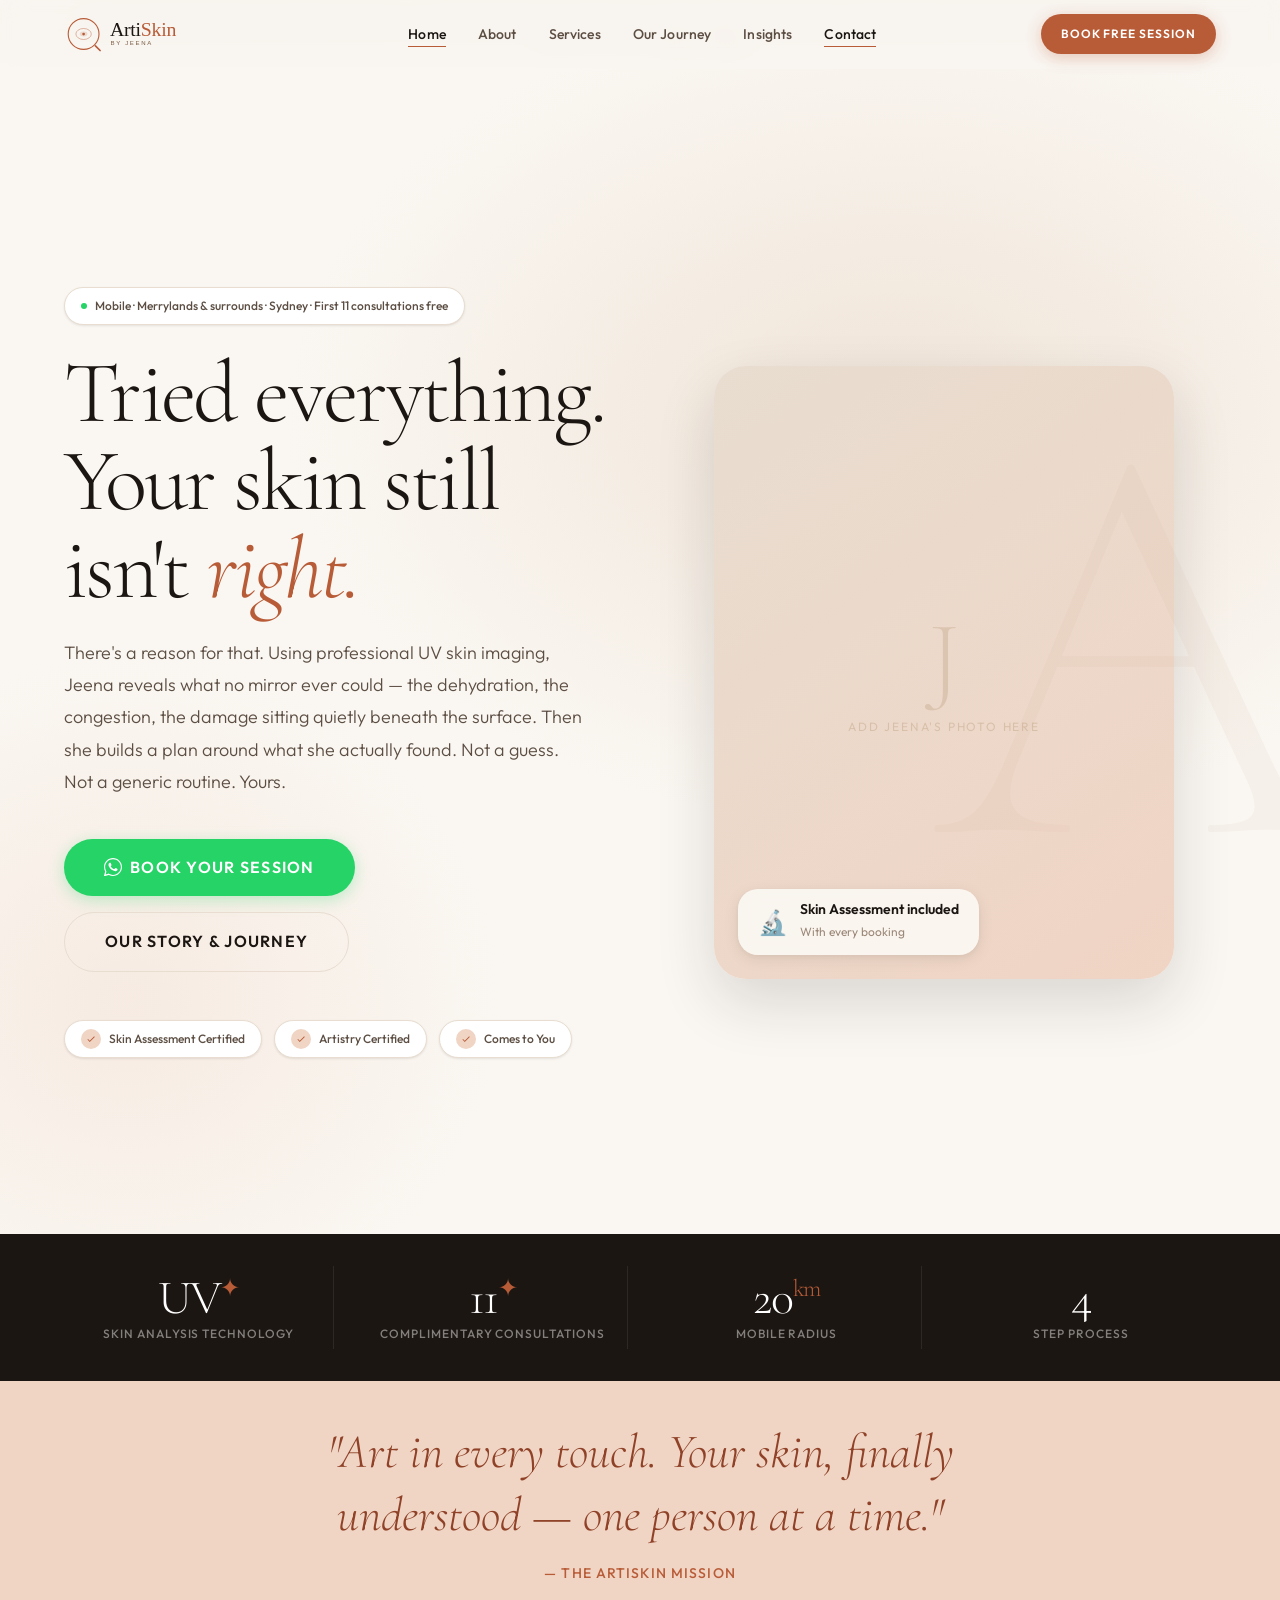
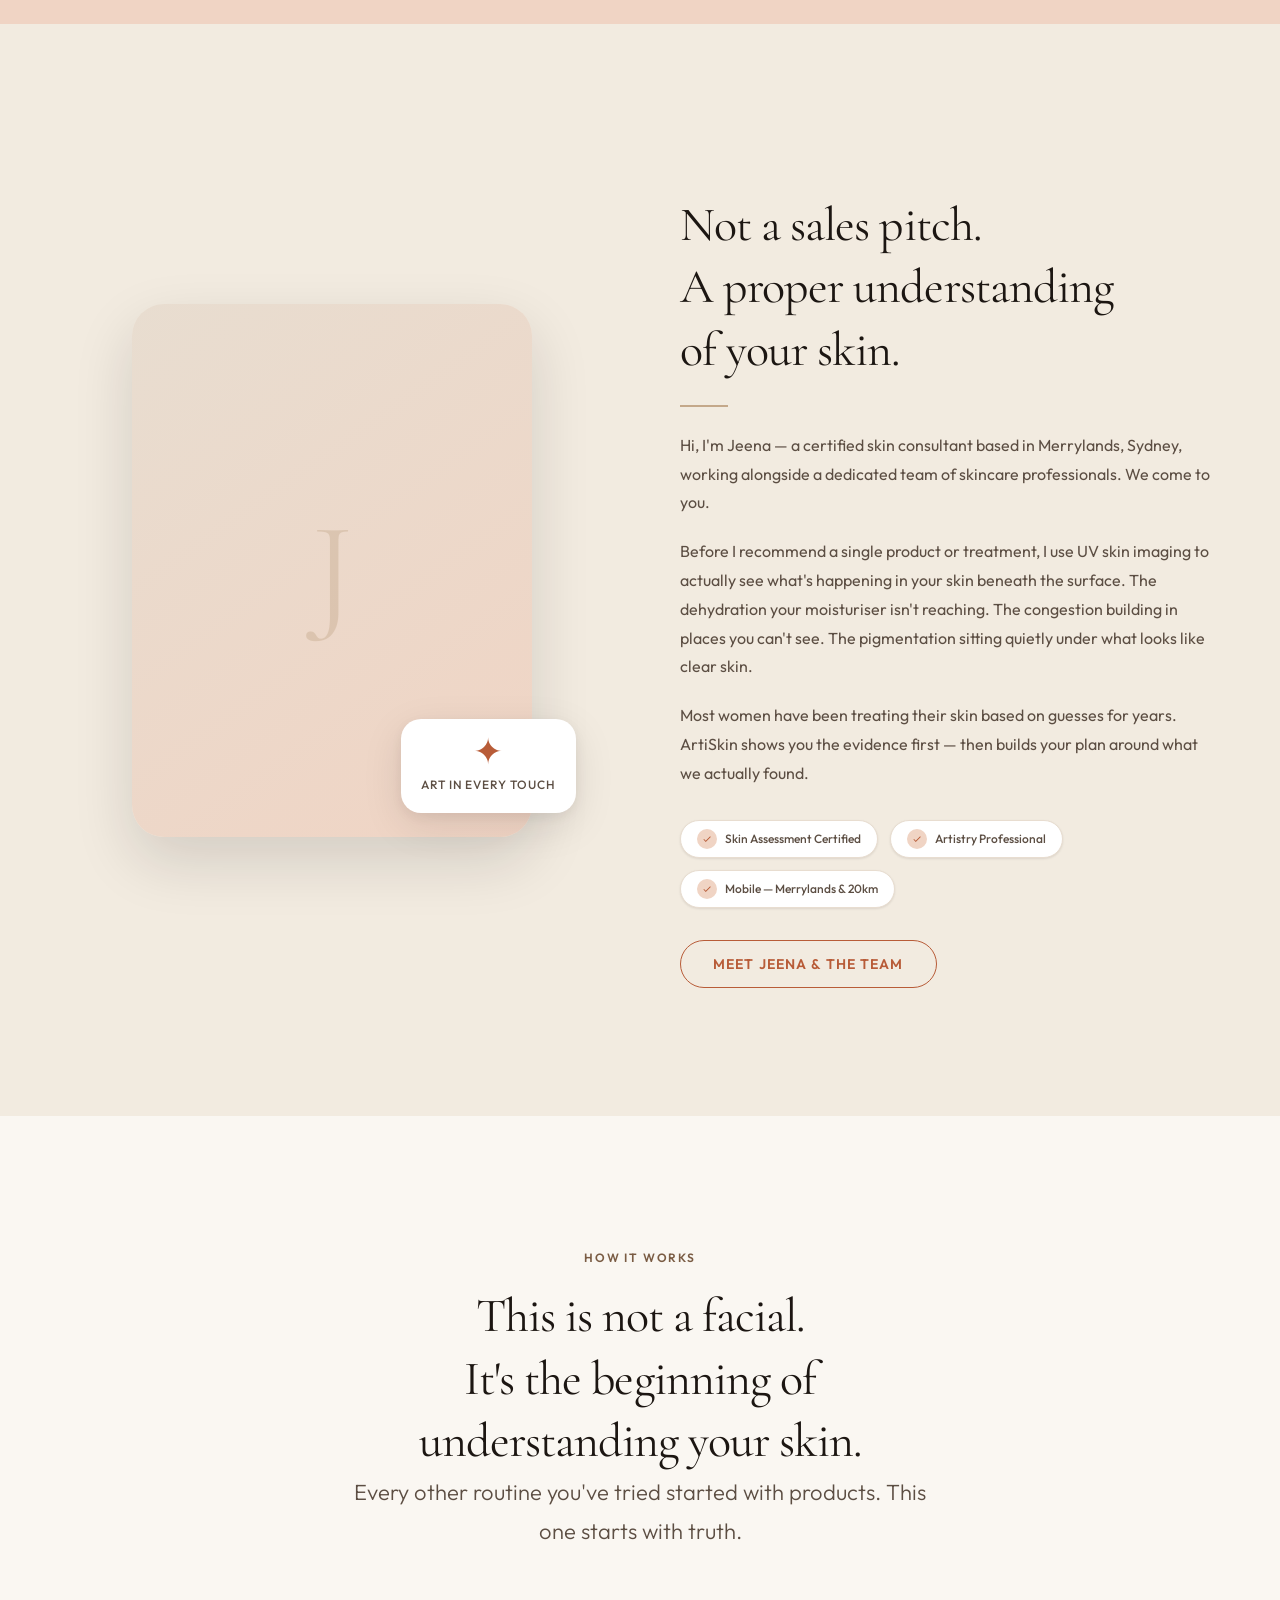
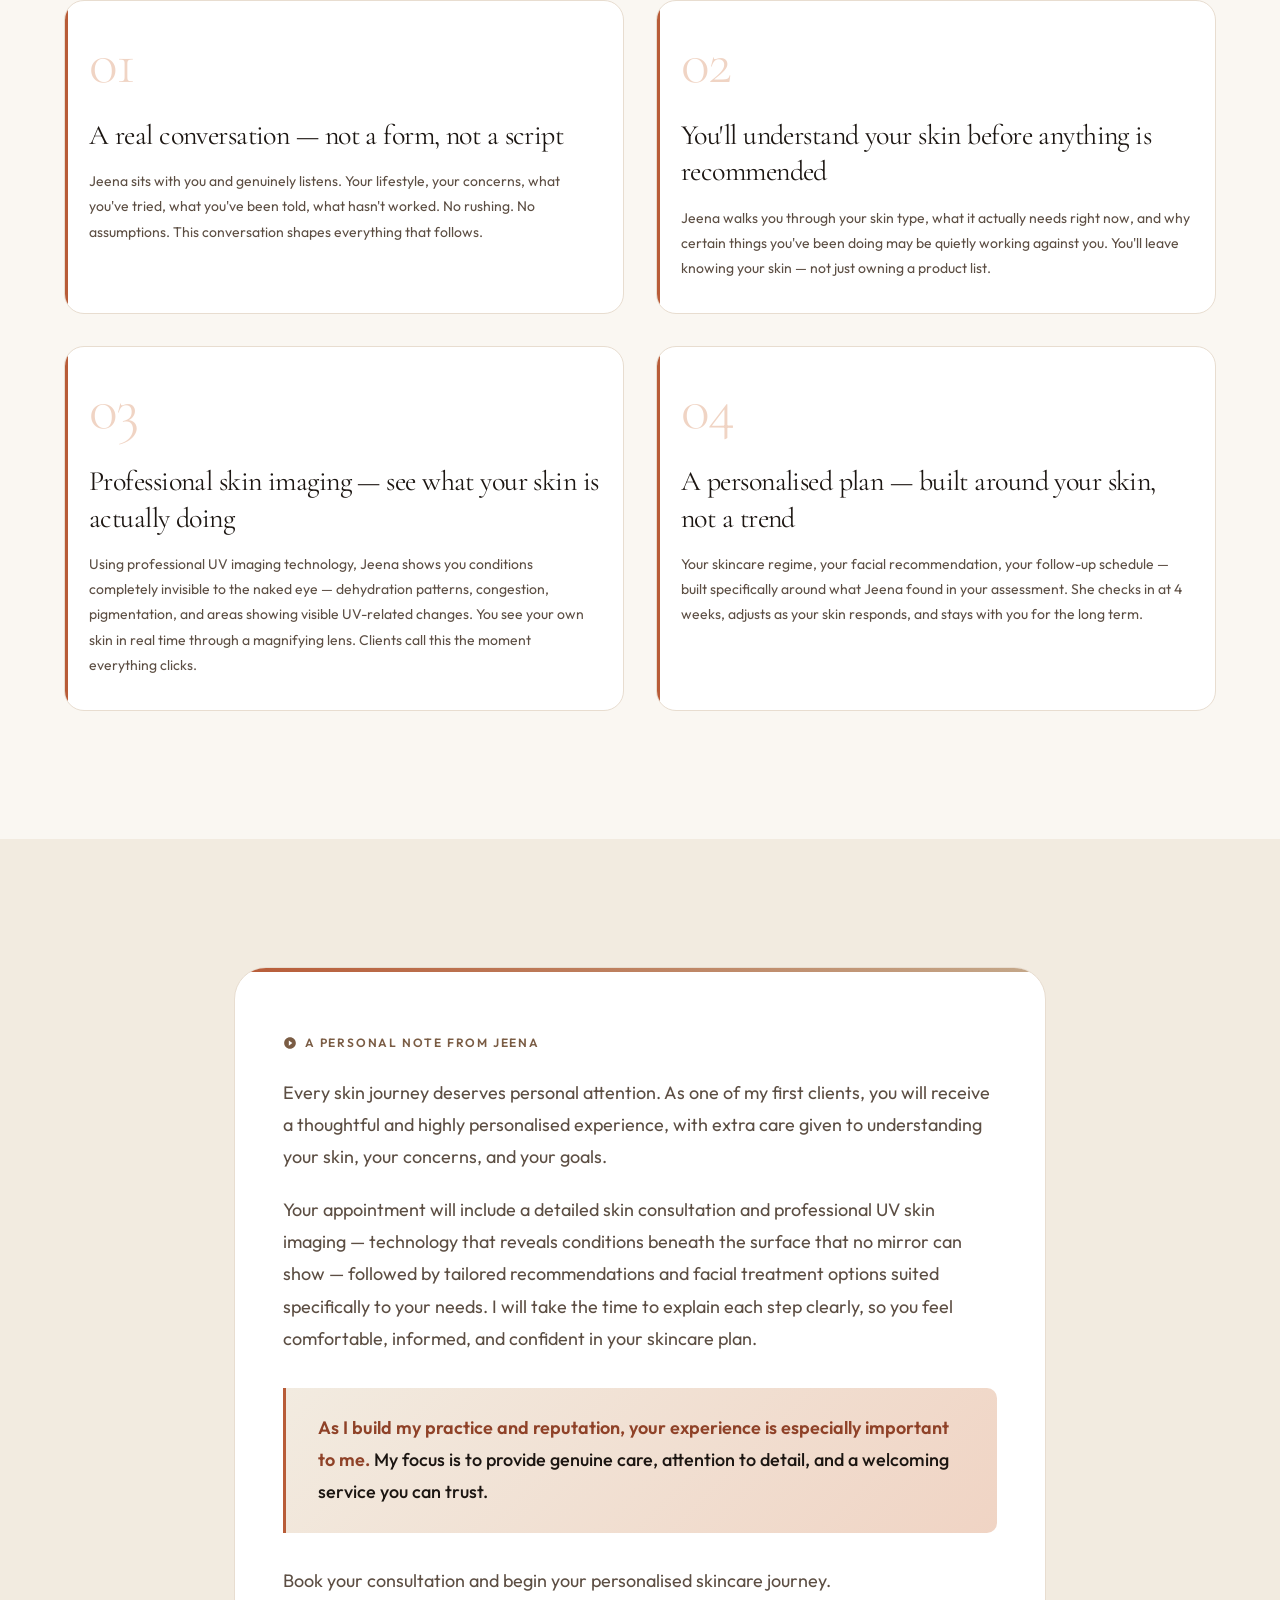
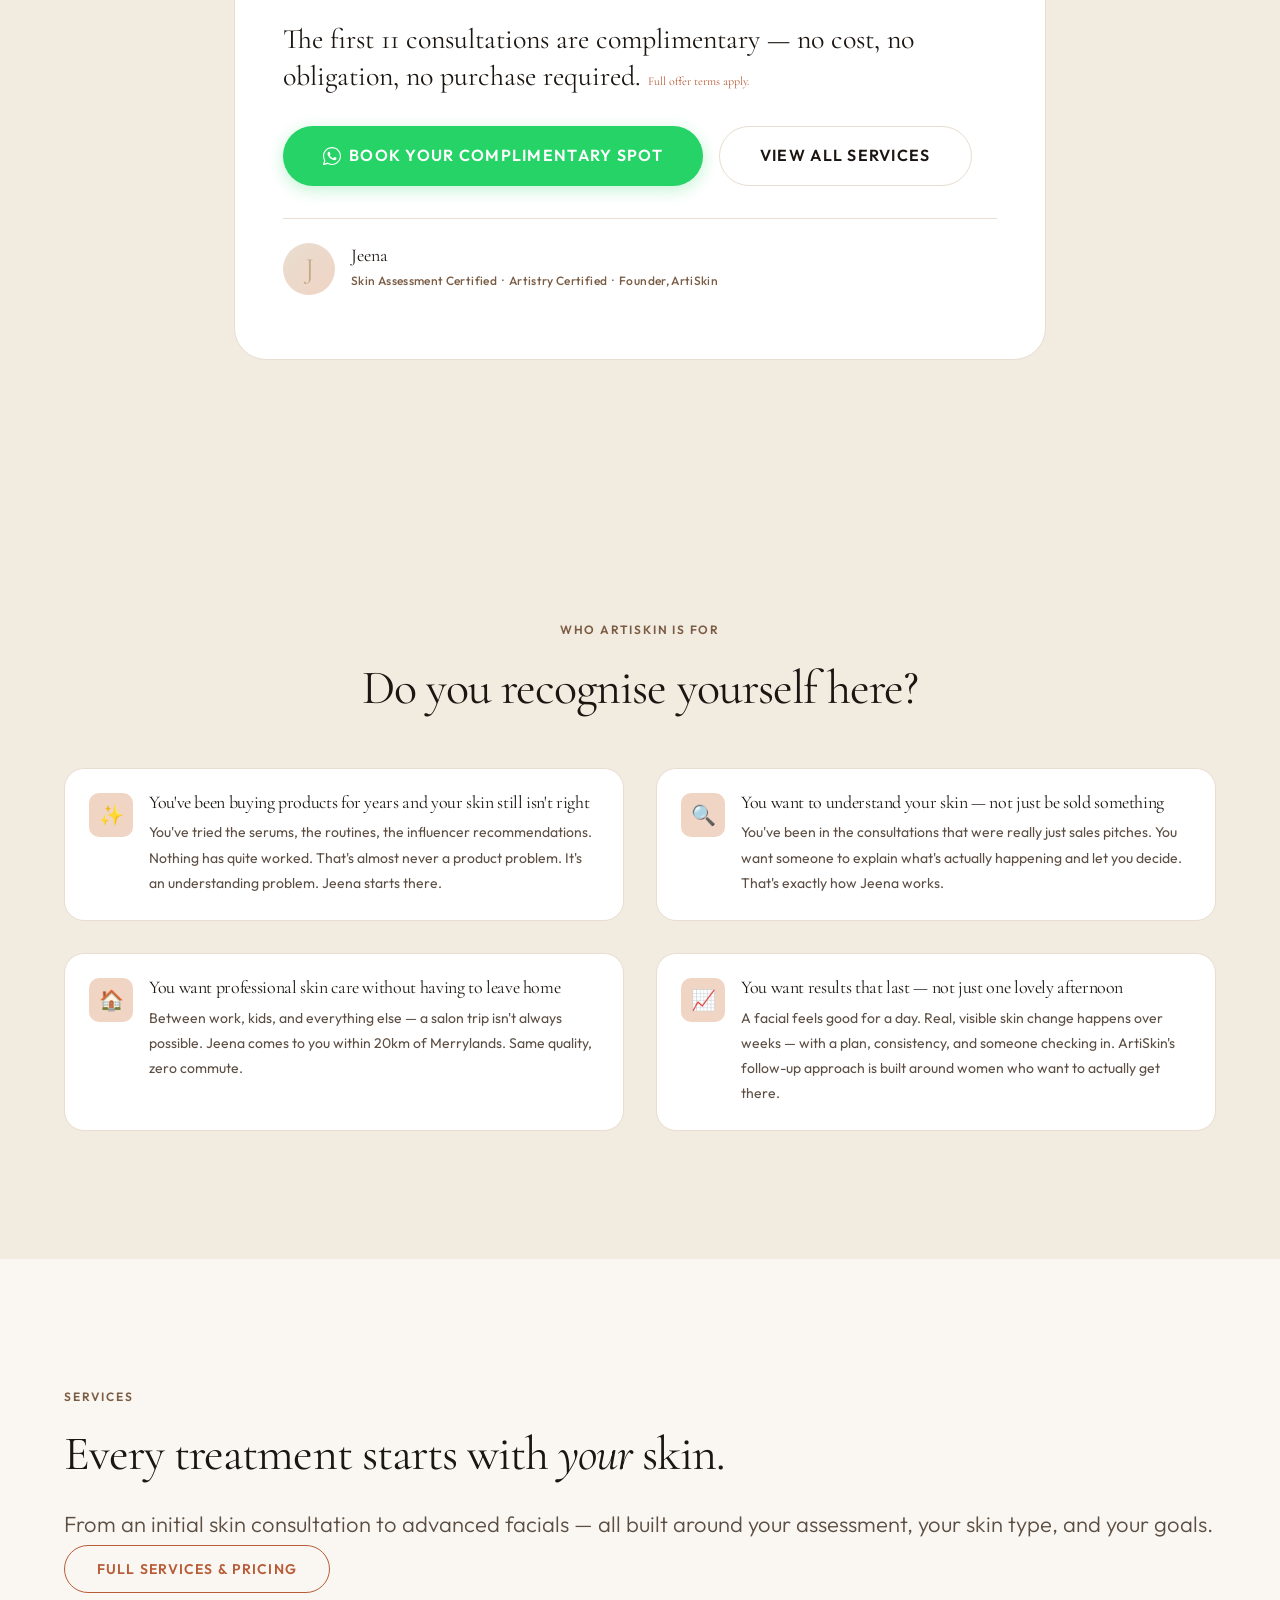
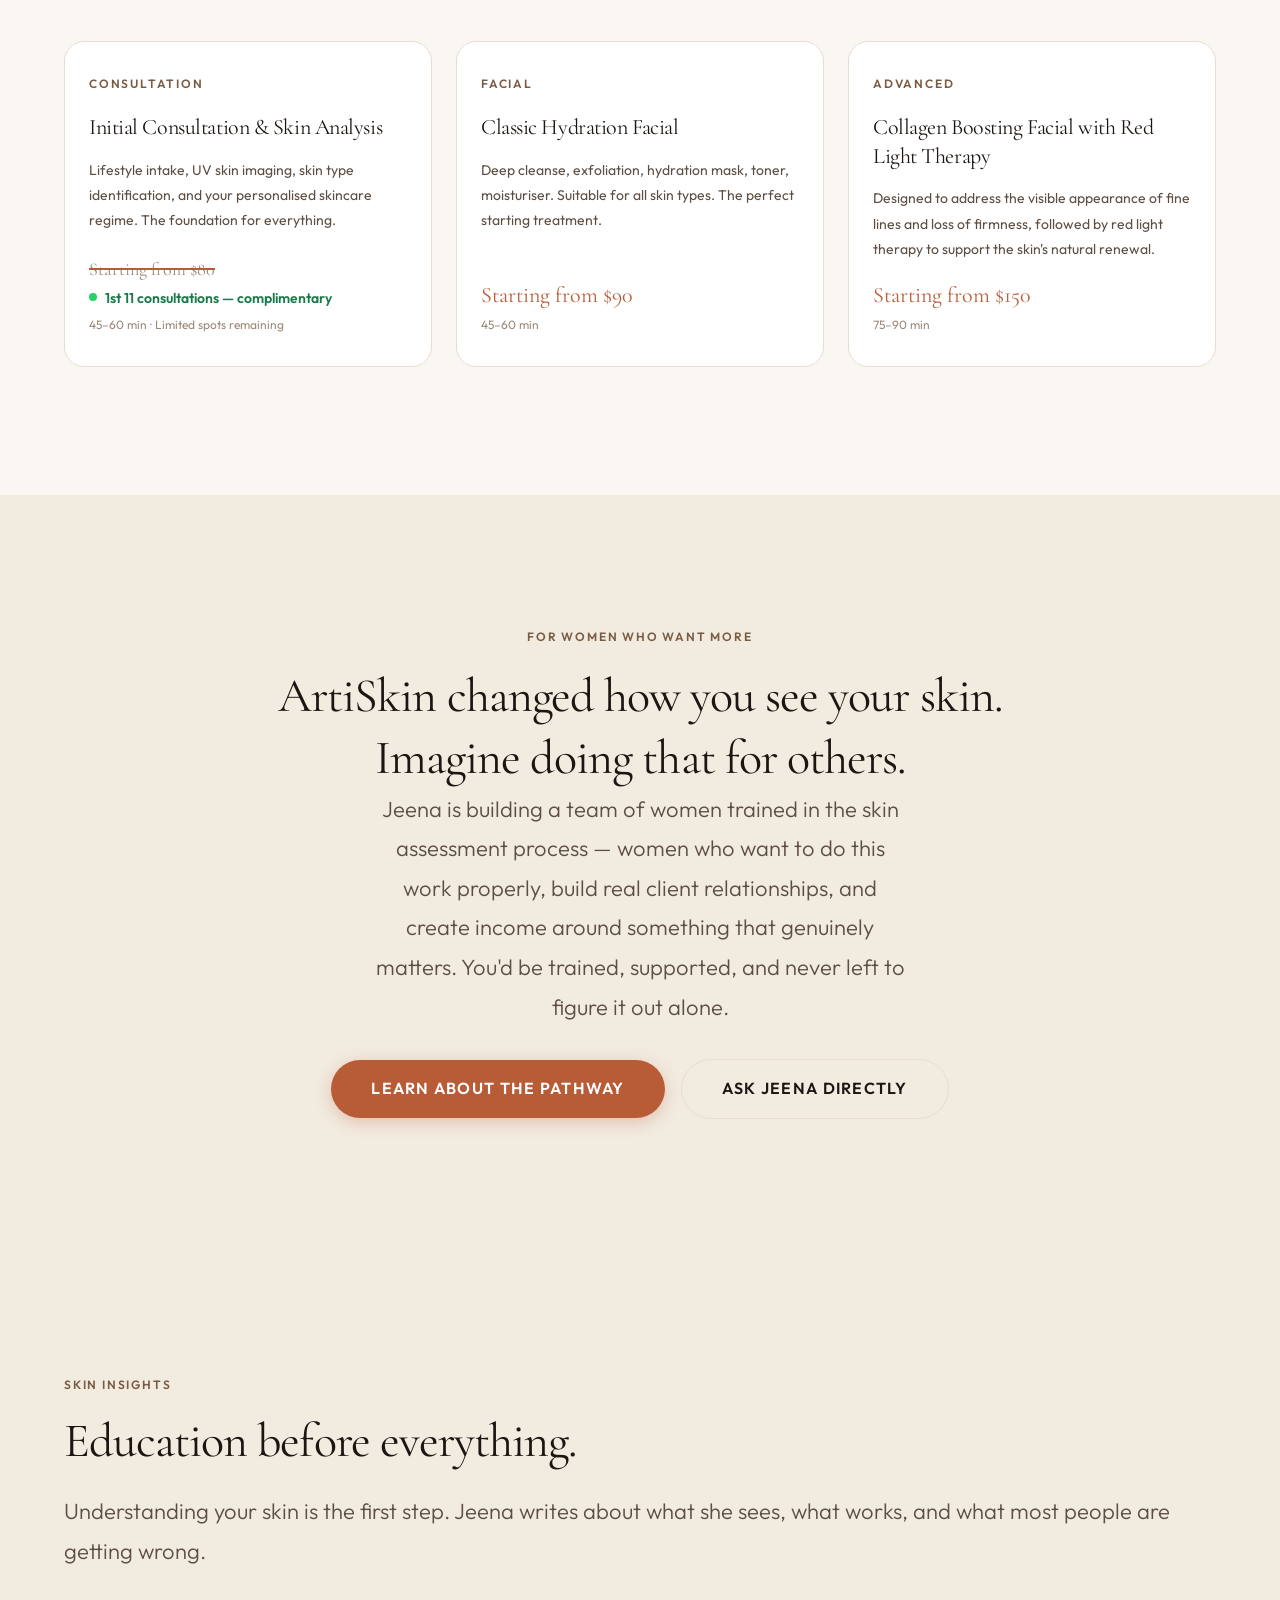
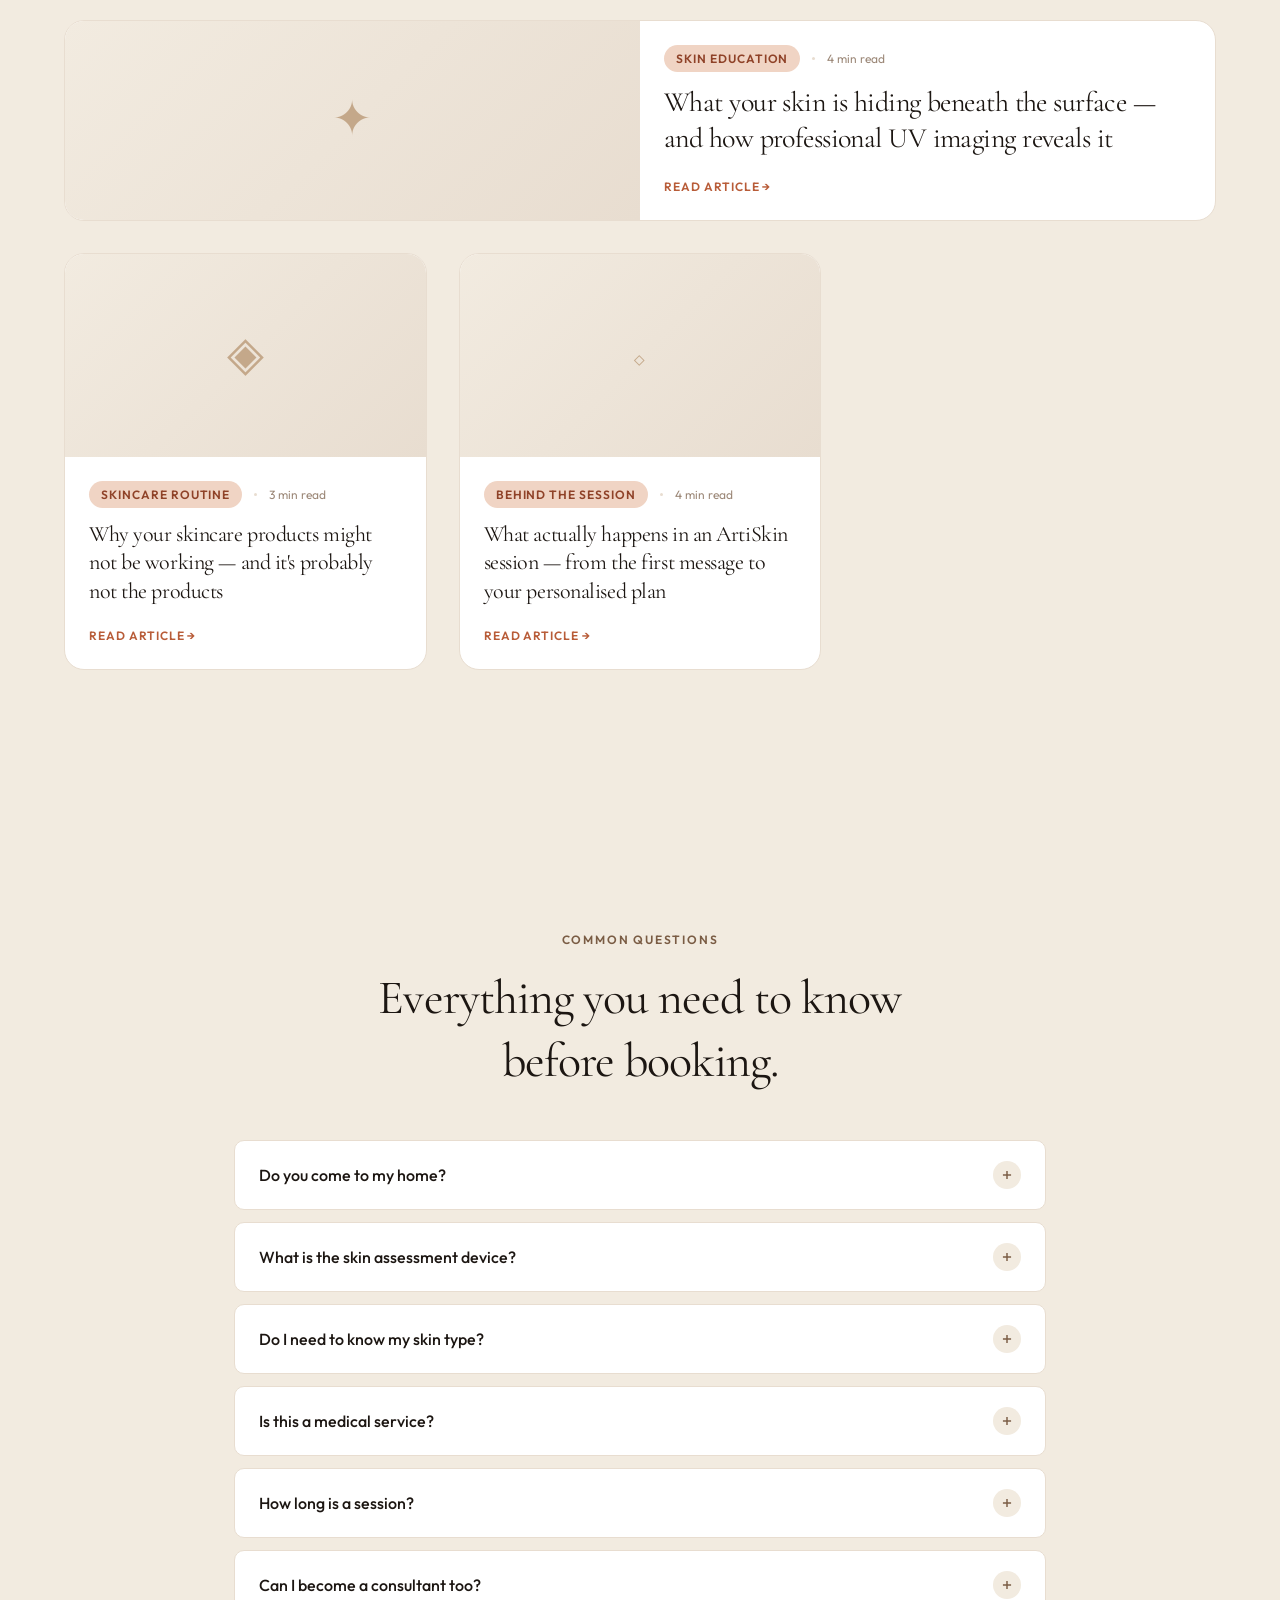
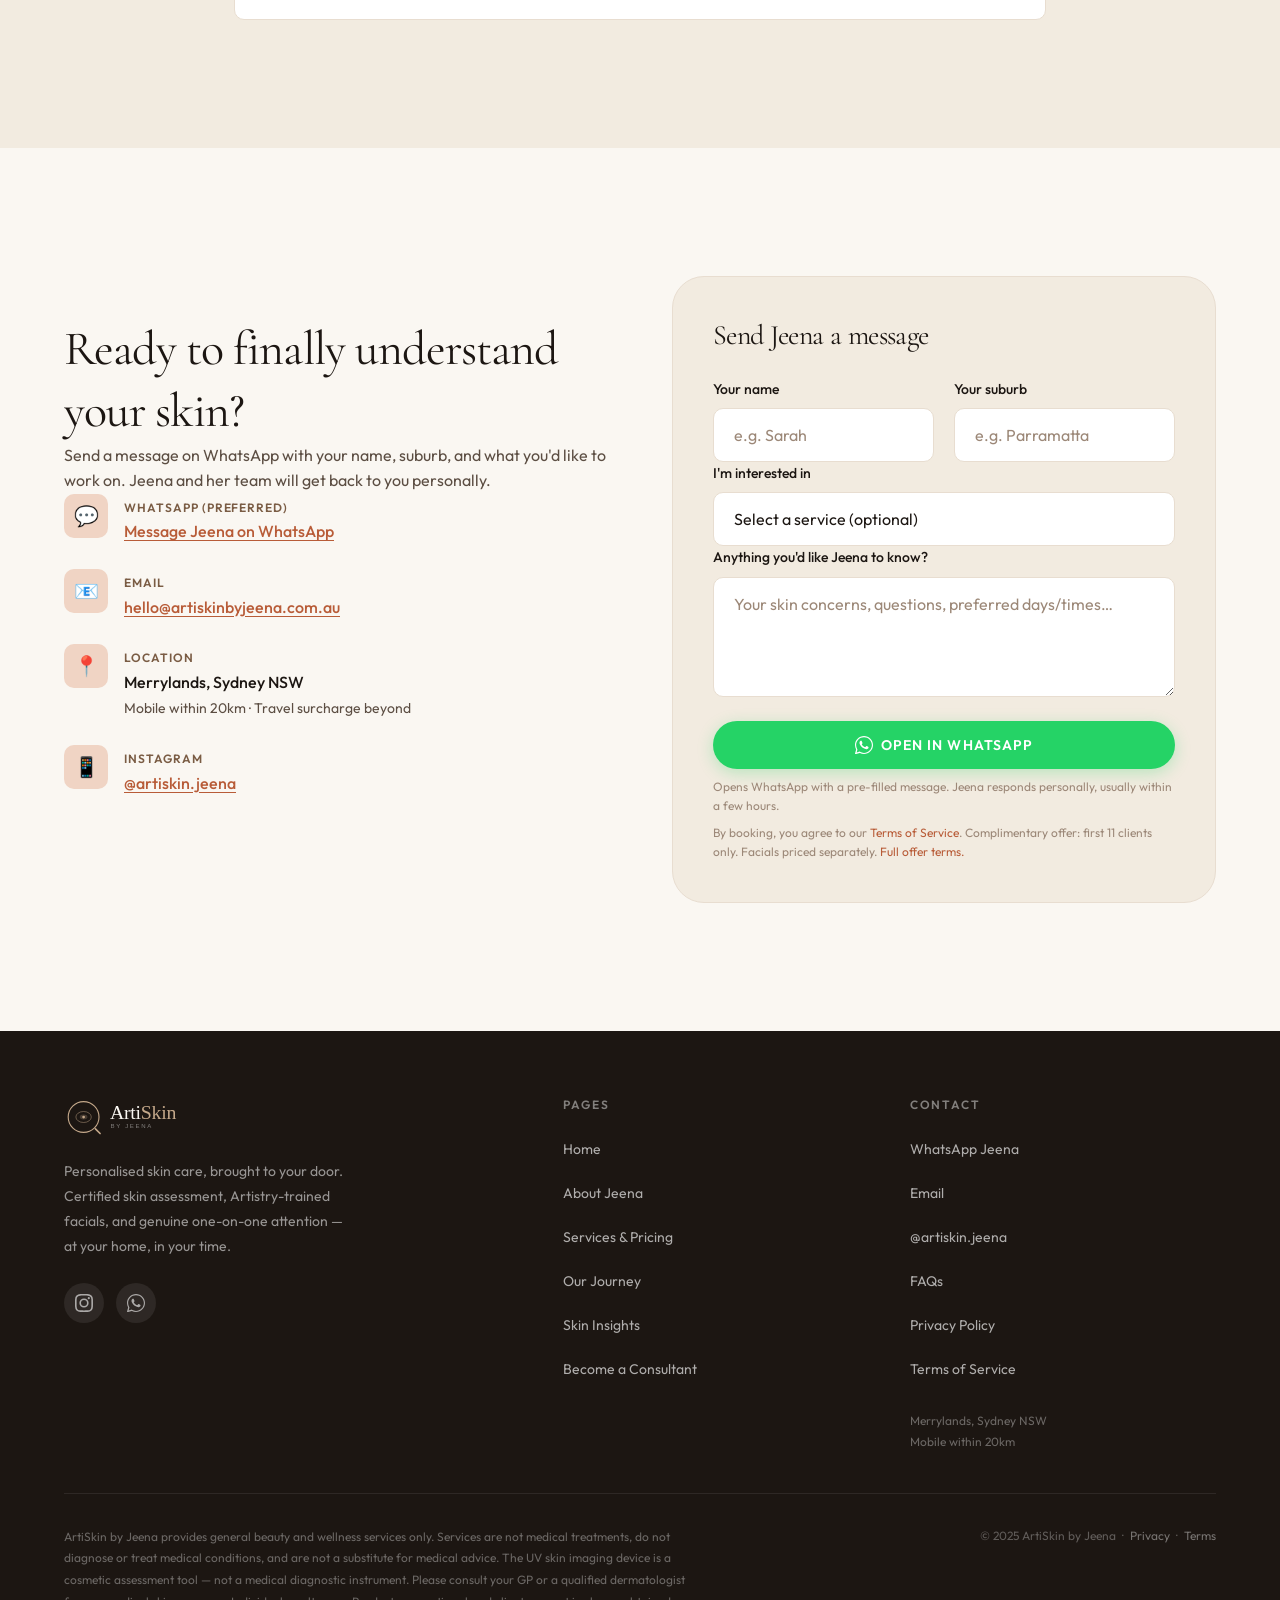
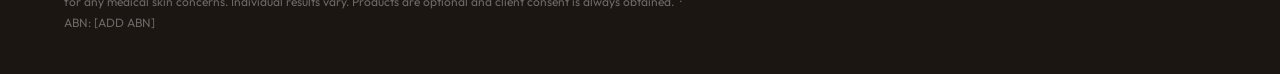
==== index.html @ 06ec9528 "Add files via upload" ====
<!DOCTYPE html>
<html lang="en">
<head>
  <meta charset="UTF-8">
  <meta name="viewport" content="width=device-width, initial-scale=1.0">
  <meta name="description" content="ArtiSkin by Jeena — Art in Every Touch. Your skin, finally understood. Certified skin assessments, personalised facials, professional UV imaging. Mobile across Merrylands, Sydney.">
  <meta name="theme-color" content="#FAF7F2">
  <title>ArtiSkin by Jeena — Art in Every Touch. Your Skin, Finally Understood.</title>
  <link rel="preconnect" href="https://fonts.googleapis.com">
  <link rel="preconnect" href="https://fonts.gstatic.com" crossorigin>
  <link href="https://fonts.googleapis.com/css2?family=Cormorant+Garamond:ital,wght@0,300;0,400;0,600;1,300;1,400&family=Outfit:wght@300;400;500;600&display=swap" rel="stylesheet">
  <link rel="stylesheet" href="css/tokens.css">
  <link rel="stylesheet" href="css/base.css">
  <link rel="stylesheet" href="css/components.css">
  <link rel="stylesheet" href="css/nav.css">
  <link rel="stylesheet" href="css/sections.css">
  <link rel="stylesheet" href="css/blog.css">
  <link rel="stylesheet" href="css/pages.css">
</head>
<body>

  <nav class="site-nav" role="navigation" aria-label="Main navigation">
    <div class="nav-inner">
      <a href="index.html" class="nav-logo" aria-label="ArtiSkin by Jeena — home">
        <img src="images/logo.svg" alt="ArtiSkin by Jeena" height="44" width="180" style="display:block;">
      </a>
      <ul class="nav-links" role="list">
        <li><a href="index.html">Home</a></li>
        <li><a href="about.html">About</a></li>
        <li><a href="services.html">Services</a></li>
        <li><a href="testimonials.html">Our Journey</a></li>
        <li><a href="blog.html">Insights</a></li>
        <li><a href="index.html#contact">Contact</a></li>
      </ul>
      <div class="nav-cta">
        <a href="index.html#contact" class="btn btn--primary btn--sm">Book Free Session</a>
      </div>
      <button class="nav-hamburger" aria-label="Open menu">
        <span></span><span></span><span></span>
      </button>
    </div>
  </nav>

  <div class="nav-drawer" role="navigation" aria-label="Mobile navigation">
    <a href="index.html">Home</a>
    <a href="about.html">About Jeena</a>
    <a href="services.html">Services &amp; Pricing</a>
    <a href="testimonials.html">Our Journey</a>
    <a href="blog.html">Skin Insights</a>
    <a href="become-a-consultant.html">Become a Consultant</a>
    <a href="index.html#contact">Contact</a>
    <a href="index.html#contact" class="btn btn--primary">Book via WhatsApp</a>
  </div>


    <!-- MEDICAL DISCLAIMER NOTICE -->
    <div style="background:var(--clr-bg-deep);padding:var(--sp-3) 0;border-bottom:1px solid var(--clr-bg-deep);">
      <div class="container">
        <p style="font-size:var(--fs-xs);color:var(--clr-text-light);text-align:center;line-height:1.6;">
          ArtiSkin provides general beauty and wellness services only — not medical treatments. 
          Skin imaging is for cosmetic assessment purposes only, not medical diagnosis. 
          Always consult your GP or dermatologist for medical skin concerns. 
          &nbsp;<a href="terms.html" style="color:var(--clr-trust);text-decoration:underline;text-underline-offset:2px;">Terms</a> &nbsp;·&nbsp; 
          <a href="privacy.html" style="color:var(--clr-trust);text-decoration:underline;text-underline-offset:2px;">Privacy</a>
        </p>
      </div>
    </div>

  <main>

    <!-- HERO -->
    <section class="hero nav-offset">
      <div class="container">
        <div class="hero--split">

          <div class="hero__inner">
            <div class="hero__trust-flag">Mobile · Merrylands &amp; surrounds · Sydney · First 11 consultations free</div>

            <h1 class="hero__headline">
              Tried everything.<br>
              Your skin still<br>
              isn't <em>right.</em>
            </h1>

            <p class="hero__sub">
              There's a reason for that. Using professional UV skin imaging, Jeena reveals what no mirror ever could — the dehydration, the congestion, the damage sitting quietly beneath the surface. Then she builds a plan around what she actually found. Not a guess. Not a generic routine. Yours.
            </p>

            <div class="hero__actions">
              <a href="index.html#contact" class="btn btn--whatsapp btn--lg">
                <svg viewBox="0 0 24 24" fill="currentColor" aria-hidden="true" style="width:18px;height:18px;"><path d="M17.472 14.382c-.297-.149-1.758-.867-2.03-.967-.273-.099-.471-.148-.67.15-.197.297-.767.966-.94 1.164-.173.199-.347.223-.644.075-.297-.15-1.255-.463-2.39-1.475-.883-.788-1.48-1.761-1.653-2.059-.173-.297-.018-.458.13-.606.134-.133.298-.347.446-.52.149-.174.198-.298.298-.497.099-.198.05-.371-.025-.52-.075-.149-.669-1.612-.916-2.207-.242-.579-.487-.5-.669-.51-.173-.008-.371-.01-.57-.01-.198 0-.52.074-.792.372-.272.297-1.04 1.016-1.04 2.479 0 1.462 1.065 2.875 1.213 3.074.149.198 2.096 3.2 5.077 4.487.709.306 1.262.489 1.694.625.712.227 1.36.195 1.871.118.571-.085 1.758-.719 2.006-1.413.248-.694.248-1.289.173-1.413-.074-.124-.272-.198-.57-.347z"/><path d="M12 0C5.373 0 0 5.373 0 12c0 2.118.554 4.107 1.523 5.835L.057 23.215a.75.75 0 00.93.902l5.524-1.445A11.935 11.935 0 0012 24c6.627 0 12-5.373 12-12S18.627 0 12 0zm0 22.5c-1.965 0-3.806-.526-5.393-1.44l-.387-.227-4.012 1.05 1.074-3.9-.252-.4A10.447 10.447 0 011.5 12C1.5 6.21 6.21 1.5 12 1.5S22.5 6.21 22.5 12 17.79 22.5 12 22.5z"/></svg>
                Book Your Session
              </a>
              <a href="testimonials.html" class="btn btn--ghost btn--lg">Our Story &amp; Journey</a>
            </div>

            <div class="hero__credentials">
              <div class="credential-pill">
                <span class="credential-pill__icon"><svg viewBox="0 0 24 24" fill="currentColor" aria-hidden="true"><path d="M9 16.17L4.83 12l-1.42 1.41L9 19 21 7l-1.41-1.41z"/></svg></span>
                Skin Assessment Certified
              </div>
              <div class="credential-pill">
                <span class="credential-pill__icon"><svg viewBox="0 0 24 24" fill="currentColor" aria-hidden="true"><path d="M9 16.17L4.83 12l-1.42 1.41L9 19 21 7l-1.41-1.41z"/></svg></span>
                Artistry Certified
              </div>
              <div class="credential-pill">
                <span class="credential-pill__icon"><svg viewBox="0 0 24 24" fill="currentColor" aria-hidden="true"><path d="M9 16.17L4.83 12l-1.42 1.41L9 19 21 7l-1.41-1.41z"/></svg></span>
                Comes to You
              </div>
            </div>
          </div>

          <div class="hero__photo-col">
            <div class="hero__photo-frame">
              <!-- REPLACE WITH: <img src="images/jeena-hero.jpg" alt="Jeena, ArtiSkin skin consultant"> -->
              <div class="hero__photo-placeholder">
                <span>J</span>
                <small>Add Jeena's photo here</small>
              </div>
              <div class="hero__photo-badge">
                <div class="hero__photo-badge-icon">🔬</div>
                <div class="hero__photo-badge-text">
                  <strong>Skin Assessment included</strong>
                  <span>With every booking</span>
                </div>
              </div>
            </div>
          </div>

        </div>
      </div>
    </section>

    <!-- STATS BAR -->
    <div class="stats-bar">
      <div class="container">
        <div class="stats-bar__inner">
          <div class="stats-bar__item">
            <span class="stats-bar__number">UV<sup>✦</sup></span>
            <span class="stats-bar__label">Skin Analysis Technology</span>
          </div>
          <div class="stats-bar__item">
            <span class="stats-bar__number">11<sup>✦</sup></span>
            <span class="stats-bar__label">Complimentary Consultations</span>
          </div>
          <div class="stats-bar__item">
            <span class="stats-bar__number">20<sup>km</sup></span>
            <span class="stats-bar__label">Mobile Radius</span>
          </div>
          <div class="stats-bar__item">
            <span class="stats-bar__number">4</span>
            <span class="stats-bar__label">Step Process</span>
          </div>
        </div>
      </div>
    </div>

    <!-- MISSION STRIP -->
    <div class="mission-strip">
      <p class="mission-strip__text">"Art in every touch. Your skin, finally understood — one person at a time."</p>
      <p class="mission-strip__sub">— The ArtiSkin Mission</p>
    </div>

    <!-- ABOUT -->
    <section class="about-section section" id="about">
      <div class="container">
        <div class="about-layout">

          <div class="about-portrait reveal">
            <div class="about-portrait__frame">
              <!-- REPLACE WITH: <img src="images/jeena-about.jpg" alt="Jeena" style="width:100%;height:100%;object-fit:cover;"> -->
              <span class="about-portrait__placeholder" aria-hidden="true">J</span>
            </div>
            <div class="about-portrait__badge">
              <span class="about-portrait__badge-number">✦</span>
              <span class="about-portrait__badge-label">Art in Every Touch</span>
            </div>
          </div>

          <div class="about-content">
            <span class="t-eyebrow reveal">About Jeena</span>
            <h2 class="h-section mt-4 reveal reveal--delay-1">
              Not a sales pitch.<br>A proper understanding<br>of your skin.
            </h2>
            <hr class="divider reveal reveal--delay-2">
            <p class="reveal reveal--delay-2">
              Hi, I'm Jeena — a certified skin consultant based in Merrylands, Sydney, working alongside a dedicated team of skincare professionals. We come to you.
            </p>
            <p class="reveal reveal--delay-3">
              Before I recommend a single product or treatment, I use UV skin imaging to actually see what's happening in your skin beneath the surface. The dehydration your moisturiser isn't reaching. The congestion building in places you can't see. The pigmentation sitting quietly under what looks like clear skin.
            </p>
            <p class="reveal reveal--delay-3">
              Most women have been treating their skin based on guesses for years. ArtiSkin shows you the evidence first — then builds your plan around what we actually found.
            </p>
            <div class="about-certifications mt-8 reveal reveal--delay-4">
              <div class="credential-pill">
                <span class="credential-pill__icon"><svg viewBox="0 0 24 24" fill="currentColor" aria-hidden="true"><path d="M9 16.17L4.83 12l-1.42 1.41L9 19 21 7l-1.41-1.41z"/></svg></span>
                Skin Assessment Certified
              </div>
              <div class="credential-pill">
                <span class="credential-pill__icon"><svg viewBox="0 0 24 24" fill="currentColor" aria-hidden="true"><path d="M9 16.17L4.83 12l-1.42 1.41L9 19 21 7l-1.41-1.41z"/></svg></span>
                Artistry Professional
              </div>
              <div class="credential-pill">
                <span class="credential-pill__icon"><svg viewBox="0 0 24 24" fill="currentColor" aria-hidden="true"><path d="M9 16.17L4.83 12l-1.42 1.41L9 19 21 7l-1.41-1.41z"/></svg></span>
                Mobile — Merrylands &amp; 20km
              </div>
            </div>
            <div class="mt-8 reveal reveal--delay-5">
              <a href="about.html" class="btn btn--secondary">Meet Jeena &amp; the Team</a>
            </div>
          </div>

        </div>
      </div>
    </section>

    <!-- PROCESS -->
    <section class="process-section section" id="process">
      <div class="container">
        <div class="section-header--center reveal">
          <span class="t-eyebrow">How it works</span>
          <h2 class="h-section mt-4">This is not a facial.<br>It's the beginning of understanding your skin.</h2>
          <p class="t-lead mt-5">Every other routine you've tried started with products. This one starts with truth.</p>
        </div>
        <div class="grid-2">
          <div class="step-card reveal reveal--delay-1">
            <div class="step-card__number">01</div>
            <h3 class="step-card__title">A real conversation — not a form, not a script</h3>
            <p class="step-card__desc">Jeena sits with you and genuinely listens. Your lifestyle, your concerns, what you've tried, what you've been told, what hasn't worked. No rushing. No assumptions. This conversation shapes everything that follows.</p>
          </div>
          <div class="step-card reveal reveal--delay-2">
            <div class="step-card__number">02</div>
            <h3 class="step-card__title">You'll understand your skin before anything is recommended</h3>
            <p class="step-card__desc">Jeena walks you through your skin type, what it actually needs right now, and why certain things you've been doing may be quietly working against you. You'll leave knowing your skin — not just owning a product list.</p>
          </div>
          <div class="step-card reveal reveal--delay-3">
            <div class="step-card__number">03</div>
            <h3 class="step-card__title">Professional skin imaging — see what your skin is actually doing</h3>
            <p class="step-card__desc">Using professional UV imaging technology, Jeena shows you conditions completely invisible to the naked eye — dehydration patterns, congestion, pigmentation, and areas showing visible UV-related changes. You see your own skin in real time through a magnifying lens. Clients call this the moment everything clicks.</p>
          </div>
          <div class="step-card reveal reveal--delay-4">
            <div class="step-card__number">04</div>
            <h3 class="step-card__title">A personalised plan — built around your skin, not a trend</h3>
            <p class="step-card__desc">Your skincare regime, your facial recommendation, your follow-up schedule — built specifically around what Jeena found in your assessment. She checks in at 4 weeks, adjusts as your skin responds, and stays with you for the long term.</p>
          </div>
        </div>
      </div>
    </section>


    <!-- JEENA'S PERSONAL OFFER -->
    <section class="section bg-alt" id="offer">
      <div class="container container--md">

        <div class="personal-offer reveal">

          <div class="personal-offer__eyebrow">
            <svg viewBox="0 0 24 24" fill="currentColor" width="14" height="14" aria-hidden="true"><path d="M12 2C6.48 2 2 6.48 2 12s4.48 10 10 10 10-4.48 10-10S17.52 2 12 2zm-2 14.5v-9l6 4.5-6 4.5z"/></svg>
            A personal note from Jeena
          </div>

          <div class="personal-offer__body">
            <p>
              Every skin journey deserves personal attention. As one of my first clients, you will receive a thoughtful and highly personalised experience, with extra care given to understanding your skin, your concerns, and your goals.
            </p>
            <p>
              Your appointment will include a detailed skin consultation and professional UV skin imaging — technology that reveals conditions beneath the surface that no mirror can show — followed by tailored recommendations and facial treatment options suited specifically to your needs. I will take the time to explain each step clearly, so you feel comfortable, informed, and confident in your skincare plan.
            </p>
          </div>

          <div class="personal-offer__highlight">
            <em>As I build my practice and reputation, your experience is especially important to me.</em> My focus is to provide genuine care, attention to detail, and a welcoming service you can trust.
          </div>

          <div class="personal-offer__body">
            <p>
              Book your consultation and begin your personalised skincare journey.
            </p>
          </div>

          <div class="personal-offer__cta-line">
            The first 11 consultations are complimentary — no cost, no obligation, no purchase required. <a href="terms.html" style="color:var(--clr-action);font-size:var(--fs-xs);">Full offer terms apply.</a>
          </div>

          <div class="personal-offer__actions">
            <a href="index.html#contact" class="btn btn--whatsapp btn--lg">
              <svg viewBox="0 0 24 24" fill="currentColor" style="width:18px;height:18px;" aria-hidden="true"><path d="M17.472 14.382c-.297-.149-1.758-.867-2.03-.967-.273-.099-.471-.148-.67.15-.197.297-.767.966-.94 1.164-.173.199-.347.223-.644.075-.297-.15-1.255-.463-2.39-1.475-.883-.788-1.48-1.761-1.653-2.059-.173-.297-.018-.458.13-.606.134-.133.298-.347.446-.52.149-.174.198-.298.298-.497.099-.198.05-.371-.025-.52-.075-.149-.669-1.612-.916-2.207-.242-.579-.487-.5-.669-.51-.173-.008-.371-.01-.57-.01-.198 0-.52.074-.792.372-.272.297-1.04 1.016-1.04 2.479 0 1.462 1.065 2.875 1.213 3.074.149.198 2.096 3.2 5.077 4.487.709.306 1.262.489 1.694.625.712.227 1.36.195 1.871.118.571-.085 1.758-.719 2.006-1.413.248-.694.248-1.289.173-1.413-.074-.124-.272-.198-.57-.347z"/><path d="M12 0C5.373 0 0 5.373 0 12c0 2.118.554 4.107 1.523 5.835L.057 23.215a.75.75 0 00.93.902l5.524-1.445A11.935 11.935 0 0012 24c6.627 0 12-5.373 12-12S18.627 0 12 0zm0 22.5c-1.965 0-3.806-.526-5.393-1.44l-.387-.227-4.012 1.05 1.074-3.9-.252-.4A10.447 10.447 0 011.5 12C1.5 6.21 6.21 1.5 12 1.5S22.5 6.21 22.5 12 17.79 22.5 12 22.5z"/></svg>
              Book Your Complimentary Spot
            </a>
            <a href="services.html" class="btn btn--ghost btn--lg">View All Services</a>
          </div>

          <div class="personal-offer__sig">
            <div class="personal-offer__sig-photo">
              <!-- REPLACE: <img src="images/jeena-sig.jpg" alt="Jeena"> -->
              J
            </div>
            <div>
              <span class="personal-offer__sig-name">Jeena</span>
              <span class="personal-offer__sig-title">Skin Assessment Certified &nbsp;·&nbsp; Artistry Certified &nbsp;·&nbsp; Founder, ArtiSkin</span>
            </div>
          </div>

        </div>

      </div>
    </section>


    <!-- WHO THIS IS FOR -->
    <section class="for-section section" id="who">
      <div class="container">
        <div class="section-header--center reveal">
          <span class="t-eyebrow">Who ArtiSkin is for</span>
          <h2 class="h-section mt-4">Do you recognise yourself here?</h2>
        </div>
        <div class="grid-2">
          <div class="persona-card reveal reveal--delay-1">
            <div class="persona-card__icon">✨</div>
            <div>
              <h3 class="persona-card__title">You've been buying products for years and your skin still isn't right</h3>
              <p class="persona-card__desc">You've tried the serums, the routines, the influencer recommendations. Nothing has quite worked. That's almost never a product problem. It's an understanding problem. Jeena starts there.</p>
            </div>
          </div>
          <div class="persona-card reveal reveal--delay-2">
            <div class="persona-card__icon">🔍</div>
            <div>
              <h3 class="persona-card__title">You want to understand your skin — not just be sold something</h3>
              <p class="persona-card__desc">You've been in the consultations that were really just sales pitches. You want someone to explain what's actually happening and let you decide. That's exactly how Jeena works.</p>
            </div>
          </div>
          <div class="persona-card reveal reveal--delay-3">
            <div class="persona-card__icon">🏠</div>
            <div>
              <h3 class="persona-card__title">You want professional skin care without having to leave home</h3>
              <p class="persona-card__desc">Between work, kids, and everything else — a salon trip isn't always possible. Jeena comes to you within 20km of Merrylands. Same quality, zero commute.</p>
            </div>
          </div>
          <div class="persona-card reveal reveal--delay-4">
            <div class="persona-card__icon">📈</div>
            <div>
              <h3 class="persona-card__title">You want results that last — not just one lovely afternoon</h3>
              <p class="persona-card__desc">A facial feels good for a day. Real, visible skin change happens over weeks — with a plan, consistency, and someone checking in. ArtiSkin's follow-up approach is built around women who want to actually get there.</p>
            </div>
          </div>
        </div>
      </div>
    </section>

    <!-- SERVICES PREVIEW -->
    <section class="services-preview-section section">
      <div class="container">
        <div class="section-header reveal">
          <span class="t-eyebrow">Services</span>
          <h2 class="h-section mt-4">Every treatment starts with <em>your</em> skin.</h2>
          <p class="t-lead mt-5 mb-8">From an initial skin consultation to advanced facials — all built around your assessment, your skin type, and your goals.</p>
          <a href="services.html" class="btn btn--secondary">Full Services &amp; Pricing</a>
        </div>
        <div class="grid-3">
          <div class="service-card reveal reveal--delay-1">
            <span class="service-card__category">Consultation</span>
            <h3 class="service-card__title">Initial Consultation &amp; Skin Analysis</h3>
            <p class="service-card__desc">Lifestyle intake, UV skin imaging, skin type identification, and your personalised skincare regime. The foundation for everything.</p>
            <div class="price-offer">
              <div class="price-strike">Starting from $80</div>
              <div class="price-free">1st 11 consultations — complimentary</div>
              <span class="price-meta">45–60 min · Limited spots remaining</span>
            </div>
          </div>
          <div class="service-card reveal reveal--delay-2">
            <span class="service-card__category">Facial</span>
            <h3 class="service-card__title">Classic Hydration Facial</h3>
            <p class="service-card__desc">Deep cleanse, exfoliation, hydration mask, toner, moisturiser. Suitable for all skin types. The perfect starting treatment.</p>
            <div class="service-card__price">Starting from $90 <span>45–60 min</span></div>
          </div>
          <div class="service-card reveal reveal--delay-3">
            <span class="service-card__category">Advanced</span>
            <h3 class="service-card__title">Collagen Boosting Facial with Red Light Therapy</h3>
            <p class="service-card__desc">Designed to address the visible appearance of fine lines and loss of firmness, followed by red light therapy to support the skin's natural renewal.</p>
            <div class="service-card__price">Starting from $150 <span>75–90 min</span></div>
          </div>
        </div>
      </div>
    </section>

    <!-- BECOME A CONSULTANT STRIP -->
    <section class="section" style="background:var(--clr-bg-alt);">
      <div class="container container--md">
        <div style="text-align:center;" class="reveal">
          <span class="t-eyebrow">For women who want more</span>
          <h2 class="h-section mt-4">ArtiSkin changed how you see your skin.<br>Imagine doing that for others.</h2>
          <p class="t-lead mt-5" style="max-width:540px;margin-inline:auto;">
            Jeena is building a team of women trained in the skin assessment process — women who want to do this work properly, build real client relationships, and create income around something that genuinely matters. You'd be trained, supported, and never left to figure it out alone.
          </p>
          <div class="mt-8 flex-center" style="gap:var(--sp-4);flex-wrap:wrap;">
            <a href="become-a-consultant.html" class="btn btn--primary btn--lg">Learn About the Pathway</a>
            <a href="index.html#contact" class="btn btn--ghost btn--lg">Ask Jeena Directly</a>
          </div>
        </div>
      </div>
    </section>

    <!-- BLOG PREVIEW -->
    <section class="blog-preview-section section">
      <div class="container">
        <div class="section-header reveal">
          <span class="t-eyebrow">Skin Insights</span>
          <h2 class="h-section mt-4">Education before everything.</h2>
          <p class="t-lead mt-5">Understanding your skin is the first step. Jeena writes about what she sees, what works, and what most people are getting wrong.</p>
        </div>
        <div class="blog-grid">
          <a href="posts/what-sam-reveals.html" class="blog-card reveal reveal--delay-1">
            <div class="blog-card__image"><div class="blog-card__image-inner" aria-hidden="true">✦</div></div>
            <div class="blog-card__body">
              <div class="blog-card__meta"><span class="badge badge--trust">Skin Education</span><span class="blog-card__meta-sep"></span><span>4 min read</span></div>
              <h3 class="blog-card__title">What your skin is hiding beneath the surface — and how professional UV imaging reveals it</h3>
              <span class="blog-card__read-more">Read Article →</span>
            </div>
          </a>
          <a href="posts/why-skincare-not-working.html" class="blog-card reveal reveal--delay-2">
            <div class="blog-card__image"><div class="blog-card__image-inner" aria-hidden="true">◈</div></div>
            <div class="blog-card__body">
              <div class="blog-card__meta"><span class="badge badge--trust">Skincare Routine</span><span class="blog-card__meta-sep"></span><span>3 min read</span></div>
              <h3 class="blog-card__title">Why your skincare products might not be working — and it's probably not the products</h3>
              <span class="blog-card__read-more">Read Article →</span>
            </div>
          </a>
          <a href="posts/what-happens-in-a-session.html" class="blog-card reveal reveal--delay-3">
            <div class="blog-card__image"><div class="blog-card__image-inner" aria-hidden="true">◇</div></div>
            <div class="blog-card__body">
              <div class="blog-card__meta"><span class="badge badge--trust">Behind the Session</span><span class="blog-card__meta-sep"></span><span>4 min read</span></div>
              <h3 class="blog-card__title">What actually happens in an ArtiSkin session — from the first message to your personalised plan</h3>
              <span class="blog-card__read-more">Read Article →</span>
            </div>
          </a>
        </div>
      </div>
    </section>

    <!-- FAQ -->
    <section class="section bg-alt" id="faq">
      <div class="container container--md">
        <div class="section-header--center reveal">
          <span class="t-eyebrow">Common Questions</span>
          <h2 class="h-section mt-4">Everything you need to know before booking.</h2>
        </div>
        <div class="faq-list reveal">
          <div class="faq-item">
            <button class="faq-question" type="button">Do you come to my home?<span class="faq-icon" aria-hidden="true"><svg viewBox="0 0 24 24" fill="none" stroke="currentColor" stroke-width="2.5"><line x1="12" y1="5" x2="12" y2="19"/><line x1="5" y1="12" x2="19" y2="12"/></svg></span></button>
            <div class="faq-answer" role="region"><div class="faq-answer-inner">Yes. Jeena visits you within 20km of Merrylands. A travel surcharge applies beyond that, confirmed before you book. You're also welcome at her home in Merrylands.</div></div>
          </div>
          <div class="faq-item">
            <button class="faq-question" type="button">What is the skin assessment device?<span class="faq-icon" aria-hidden="true"><svg viewBox="0 0 24 24" fill="none" stroke="currentColor" stroke-width="2.5"><line x1="12" y1="5" x2="12" y2="19"/><line x1="5" y1="12" x2="19" y2="12"/></svg></span></button>
            <div class="faq-answer" role="region"><div class="faq-answer-inner">ArtiSkin uses a professional skin imaging device that projects safe UV-A light onto your skin, revealing visible skin indicators completely invisible in normal light — including dehydration patterns, congestion, pigmentation, and oiliness. You see your own skin in real time through a magnifying lens. The session takes under 3 minutes, is completely safe, and is not a medical diagnostic tool.</div></div>
          </div>
          <div class="faq-item">
            <button class="faq-question" type="button">Do I need to know my skin type?<span class="faq-icon" aria-hidden="true"><svg viewBox="0 0 24 24" fill="none" stroke="currentColor" stroke-width="2.5"><line x1="12" y1="5" x2="12" y2="19"/><line x1="5" y1="12" x2="19" y2="12"/></svg></span></button>
            <div class="faq-answer" role="region"><div class="faq-answer-inner">No — that's what the consultation is for. Many clients come in thinking they know their skin type and discover through the skin assessment they've been treating it wrong for years.</div></div>
          </div>
          <div class="faq-item">
            <button class="faq-question" type="button">Is this a medical service?<span class="faq-icon" aria-hidden="true"><svg viewBox="0 0 24 24" fill="none" stroke="currentColor" stroke-width="2.5"><line x1="12" y1="5" x2="12" y2="19"/><line x1="5" y1="12" x2="19" y2="12"/></svg></span></button>
            <div class="faq-answer" role="region"><div class="faq-answer-inner">No. ArtiSkin provides general skincare and beauty services only — not medical treatments. The skin imaging technology we use is a wellness and beauty tool, not a diagnostic device. For any medical skin conditions, please consult your GP or a qualified dermatologist.</div></div>
          </div>
          <div class="faq-item">
            <button class="faq-question" type="button">How long is a session?<span class="faq-icon" aria-hidden="true"><svg viewBox="0 0 24 24" fill="none" stroke="currentColor" stroke-width="2.5"><line x1="12" y1="5" x2="12" y2="19"/><line x1="5" y1="12" x2="19" y2="12"/></svg></span></button>
            <div class="faq-answer" role="region"><div class="faq-answer-inner">Consultation and facial combined: 60–90 minutes. Facial only: 45–60 minutes depending on treatment. Jeena will confirm when you book.</div></div>
          </div>
          <div class="faq-item">
            <button class="faq-question" type="button">Can I become a consultant too?<span class="faq-icon" aria-hidden="true"><svg viewBox="0 0 24 24" fill="none" stroke="currentColor" stroke-width="2.5"><line x1="12" y1="5" x2="12" y2="19"/><line x1="5" y1="12" x2="19" y2="12"/></svg></span></button>
            <div class="faq-answer" role="region"><div class="faq-answer-inner">Yes. Jeena trains women who want to learn the skin assessment process and build their own client base. Visit the <a href="become-a-consultant.html" style="color:var(--clr-action);">Become a Consultant</a> page or send her a message on WhatsApp to start a conversation.</div></div>
          </div>
        </div>
      </div>
    </section>

    <!-- CONTACT -->
    <section class="contact-section section" id="contact">
      <div class="container">
        <div class="contact-layout">
          <div>
            <span class="t-eyebrow reveal">Book a Session</span>
            <h2 class="h-section mt-4 reveal reveal--delay-1">Ready to finally understand your skin?</h2>
            <p class="t-body mt-5 reveal reveal--delay-2">Send a message on WhatsApp with your name, suburb, and what you'd like to work on. Jeena and her team will get back to you personally.</p>
            <div class="contact-info mt-10">
              <div class="contact-item reveal reveal--delay-2">
                <div class="contact-item__icon">💬</div>
                <div>
                  <span class="contact-item__label">WhatsApp (preferred)</span>
                  <div class="contact-item__value"><a href="https://wa.me/61400000000">Message Jeena on WhatsApp</a></div>
                </div>
              </div>
              <div class="contact-item reveal reveal--delay-3">
                <div class="contact-item__icon">📧</div>
                <div>
                  <span class="contact-item__label">Email</span>
                  <div class="contact-item__value"><a href="mailto:hello@artiskinbyjeena.com.au">hello@artiskinbyjeena.com.au</a></div>
                </div>
              </div>
              <div class="contact-item reveal reveal--delay-3">
                <div class="contact-item__icon">📍</div>
                <div>
                  <span class="contact-item__label">Location</span>
                  <div class="contact-item__value">Merrylands, Sydney NSW<br><small style="font-weight:400;color:var(--clr-text-mid);font-size:var(--fs-sm);">Mobile within 20km · Travel surcharge beyond</small></div>
                </div>
              </div>
              <div class="contact-item reveal reveal--delay-4">
                <div class="contact-item__icon">📱</div>
                <div>
                  <span class="contact-item__label">Instagram</span>
                  <div class="contact-item__value"><a href="https://instagram.com/artiskin.jeena" target="_blank" rel="noopener">@artiskin.jeena</a></div>
                </div>
              </div>
            </div>
          </div>
          <div class="reveal reveal--delay-2">
            <div style="background:var(--clr-bg-alt);border:1px solid var(--clr-bg-deep);border-radius:var(--radius-xl);padding:var(--sp-10);">
              <h3 class="h-card" style="margin-bottom:var(--sp-6);">Send Jeena a message</h3>
              <form id="contact-form" novalidate>
                <div class="form-fields form-fields--2col">
                  <div class="form-group">
                    <label class="form-label" for="name">Your name</label>
                    <input class="form-input" type="text" id="name" name="name" placeholder="e.g. Sarah" required autocomplete="name">
                  </div>
                  <div class="form-group">
                    <label class="form-label" for="suburb">Your suburb</label>
                    <input class="form-input" type="text" id="suburb" name="suburb" placeholder="e.g. Parramatta" autocomplete="address-level2">
                  </div>
                </div>
                <div class="form-group mt-5">
                  <label class="form-label" for="service">I'm interested in</label>
                  <select class="form-select form-input" id="service" name="service">
                    <option value="">Select a service (optional)</option>
                    <option>Initial Skin Consultation &amp; Assessment</option>
                    <option>Classic Hydration Facial</option>
                    <option>Skin Renewal Facial</option>
                    <option>Ultrasonic Vibration Facial</option>
                    <option>Dermasonic Facial</option>
                    <option>Mushroom Enzyme Peel with Red Light Therapy</option>
                    <option>HydraFacial-style Treatment</option>
                    <option>Collagen Boosting Facial with Red Light Therapy</option>
                    <option>Becoming a Consultant</option>
                    <option>Not sure — let's chat</option>
                  </select>
                </div>
                <div class="form-group mt-5">
                  <label class="form-label" for="message">Anything you'd like Jeena to know?</label>
                  <textarea class="form-textarea" id="message" name="message" placeholder="Your skin concerns, questions, preferred days/times…" rows="4"></textarea>
                </div>
                <div class="mt-6">
                  <button type="submit" class="btn btn--whatsapp" style="width:100%;">
                    <svg viewBox="0 0 24 24" fill="currentColor" style="width:18px;height:18px;" aria-hidden="true"><path d="M17.472 14.382c-.297-.149-1.758-.867-2.03-.967-.273-.099-.471-.148-.67.15-.197.297-.767.966-.94 1.164-.173.199-.347.223-.644.075-.297-.15-1.255-.463-2.39-1.475-.883-.788-1.48-1.761-1.653-2.059-.173-.297-.018-.458.13-.606.134-.133.298-.347.446-.52.149-.174.198-.298.298-.497.099-.198.05-.371-.025-.52-.075-.149-.669-1.612-.916-2.207-.242-.579-.487-.5-.669-.51-.173-.008-.371-.01-.57-.01-.198 0-.52.074-.792.372-.272.297-1.04 1.016-1.04 2.479 0 1.462 1.065 2.875 1.213 3.074.149.198 2.096 3.2 5.077 4.487.709.306 1.262.489 1.694.625.712.227 1.36.195 1.871.118.571-.085 1.758-.719 2.006-1.413.248-.694.248-1.289.173-1.413-.074-.124-.272-.198-.57-.347z"/><path d="M12 0C5.373 0 0 5.373 0 12c0 2.118.554 4.107 1.523 5.835L.057 23.215a.75.75 0 00.93.902l5.524-1.445A11.935 11.935 0 0012 24c6.627 0 12-5.373 12-12S18.627 0 12 0zm0 22.5c-1.965 0-3.806-.526-5.393-1.44l-.387-.227-4.012 1.05 1.074-3.9-.252-.4A10.447 10.447 0 011.5 12C1.5 6.21 6.21 1.5 12 1.5S22.5 6.21 22.5 12 17.79 22.5 12 22.5z"/></svg>
                    Open in WhatsApp
                  </button>
                  <p class="form-note mt-3">Opens WhatsApp with a pre-filled message. Jeena responds personally, usually within a few hours.</p>
                  <p class="form-note mt-2">By booking, you agree to our <a href="terms.html" style="color:var(--clr-action);">Terms of Service</a>. Complimentary offer: first 11 clients only. Facials priced separately. <a href="terms.html#complimentary" style="color:var(--clr-action);">Full offer terms.</a></p>
                </div>
              </form>
            </div>
          </div>
        </div>
      </div>
    </section>

  </main>

  <footer class="site-footer">
    <div class="container">
      <div class="footer-top">
        <div class="footer-brand">
          <img src="images/logo-reversed.svg" alt="ArtiSkin by Jeena" height="44" width="180" style="margin-bottom:var(--sp-5);">
          <p>Personalised skin care, brought to your door. Certified skin assessment, Artistry-trained facials, and genuine one-on-one attention — at your home, in your time.</p>
          <div class="footer-social" style="margin-top:var(--sp-6);">
            <a href="https://instagram.com/artiskin.jeena" target="_blank" rel="noopener" aria-label="Instagram">
              <svg viewBox="0 0 24 24" fill="currentColor" width="18" height="18"><path d="M12 2.163c3.204 0 3.584.012 4.85.07 3.252.148 4.771 1.691 4.919 4.919.058 1.265.069 1.645.069 4.849 0 3.205-.012 3.584-.069 4.849-.149 3.225-1.664 4.771-4.919 4.919-1.266.058-1.644.07-4.85.07-3.204 0-3.584-.012-4.849-.07-3.26-.149-4.771-1.699-4.919-4.92-.058-1.265-.07-1.644-.07-4.849 0-3.204.013-3.583.07-4.849.149-3.227 1.664-4.771 4.919-4.919 1.266-.057 1.645-.069 4.849-.069zM12 0C8.741 0 8.333.014 7.053.072 2.695.272.273 2.69.073 7.052.014 8.333 0 8.741 0 12c0 3.259.014 3.668.072 4.948.2 4.358 2.618 6.78 6.98 6.98C8.333 23.986 8.741 24 12 24c3.259 0 3.668-.014 4.948-.072 4.354-.2 6.782-2.618 6.979-6.98.059-1.28.073-1.689.073-4.948 0-3.259-.014-3.667-.072-4.947-.196-4.354-2.617-6.78-6.979-6.98C15.668.014 15.259 0 12 0zm0 5.838a6.162 6.162 0 100 12.324 6.162 6.162 0 000-12.324zM12 16a4 4 0 110-8 4 4 0 010 8zm6.406-11.845a1.44 1.44 0 100 2.881 1.44 1.44 0 000-2.881z"/></svg>
            </a>
            <a href="https://wa.me/61400000000" target="_blank" rel="noopener" aria-label="WhatsApp">
              <svg viewBox="0 0 24 24" fill="currentColor" width="18" height="18"><path d="M17.472 14.382c-.297-.149-1.758-.867-2.03-.967-.273-.099-.471-.148-.67.15-.197.297-.767.966-.94 1.164-.173.199-.347.223-.644.075-.297-.15-1.255-.463-2.39-1.475-.883-.788-1.48-1.761-1.653-2.059-.173-.297-.018-.458.13-.606.134-.133.298-.347.446-.52.149-.174.198-.298.298-.497.099-.198.05-.371-.025-.52-.075-.149-.669-1.612-.916-2.207-.242-.579-.487-.5-.669-.51-.173-.008-.371-.01-.57-.01-.198 0-.52.074-.792.372-.272.297-1.04 1.016-1.04 2.479 0 1.462 1.065 2.875 1.213 3.074.149.198 2.096 3.2 5.077 4.487.709.306 1.262.489 1.694.625.712.227 1.36.195 1.871.118.571-.085 1.758-.719 2.006-1.413.248-.694.248-1.289.173-1.413-.074-.124-.272-.198-.57-.347z"/><path d="M12 0C5.373 0 0 5.373 0 12c0 2.118.554 4.107 1.523 5.835L.057 23.215a.75.75 0 00.93.902l5.524-1.445A11.935 11.935 0 0012 24c6.627 0 12-5.373 12-12S18.627 0 12 0zm0 22.5c-1.965 0-3.806-.526-5.393-1.44l-.387-.227-4.012 1.05 1.074-3.9-.252-.4A10.447 10.447 0 011.5 12C1.5 6.21 6.21 1.5 12 1.5S22.5 6.21 22.5 12 17.79 22.5 12 22.5z"/></svg>
            </a>
          </div>
        </div>
        <div>
          <p class="footer-col__title">Pages</p>
          <ul class="footer-links">
            <li><a href="index.html">Home</a></li>
            <li><a href="about.html">About Jeena</a></li>
            <li><a href="services.html">Services &amp; Pricing</a></li>
            <li><a href="testimonials.html">Our Journey</a></li>
            <li><a href="blog.html">Skin Insights</a></li>
            <li><a href="become-a-consultant.html">Become a Consultant</a></li>
          </ul>
        </div>
        <div>
          <p class="footer-col__title">Contact</p>
          <ul class="footer-links">
            <li><a href="https://wa.me/61400000000">WhatsApp Jeena</a></li>
            <li><a href="mailto:hello@artiskinbyjeena.com.au">Email</a></li>
            <li><a href="https://instagram.com/artiskin.jeena" target="_blank" rel="noopener">@artiskin.jeena</a></li>
            <li><a href="index.html#faq">FAQs</a></li>
            <li><a href="privacy.html">Privacy Policy</a></li>
            <li><a href="terms.html">Terms of Service</a></li>
          </ul>
          <p style="font-size:var(--fs-xs);color:rgba(255,255,255,0.35);margin-top:var(--sp-6);line-height:1.8;">Merrylands, Sydney NSW<br>Mobile within 20km</p>
        </div>
      </div>
      <div class="footer-bottom">
        <p class="footer-disclaimer">ArtiSkin by Jeena provides general beauty and wellness services only. Services are not medical treatments, do not diagnose or treat medical conditions, and are not a substitute for medical advice. The UV skin imaging device is a cosmetic assessment tool — not a medical diagnostic instrument. Please consult your GP or a qualified dermatologist for any medical skin concerns. Individual results vary. Products are optional and client consent is always obtained. &nbsp;·&nbsp; ABN: [ADD ABN]</p>
        <p class="footer-copy">© 2025 ArtiSkin by Jeena &nbsp;·&nbsp; <a href="privacy.html" style="color:rgba(255,255,255,0.4);">Privacy</a> &nbsp;·&nbsp; <a href="terms.html" style="color:rgba(255,255,255,0.4);">Terms</a></p>
      </div>
    </div>
  </footer>

  <script src="js/nav.js"></script>
  <script src="js/reveal.js"></script>
</body>
</html>
---- css/tokens.css ----
/* ============================================
   ARTISKIN BY JEENA — DESIGN TOKENS
   ============================================ */

:root {
  /* --- Colour Palette --- */
  --clr-bg:           #FAF7F2;       /* warm ivory — page background */
  --clr-bg-alt:       #F2EBE0;       /* warm cream — section contrast */
  --clr-bg-deep:      #E8DDD0;       /* deeper cream — card borders, subtle fills */

  --clr-text:         #1C1612;       /* near-black warm — primary text */
  --clr-text-mid:     #5C4E43;       /* warm mid-brown — secondary text, labels */
  --clr-text-light:   #9C8878;       /* muted warm — captions, placeholders */

  --clr-trust:        #7A5C44;       /* warm mocha — eyebrows, step numbers, tags */
  --clr-trust-light:  #C4A88A;       /* light mocha — trust borders, subtle accents */

  --clr-action:       #B85C38;       /* terracotta — CTAs, buttons, links, highlights */
  --clr-action-dark:  #8F4228;       /* deep terracotta — button hover */
  --clr-action-light: #F0D4C4;       /* pale terracotta — button bg soft, badges */

  --clr-white:        #FFFFFF;
  --clr-overlay:      rgba(28, 22, 18, 0.5);

  /* --- Typography --- */
  --font-display:  'Cormorant Garamond', Georgia, serif;
  --font-body:     'Outfit', sans-serif;

  --fs-xs:    0.75rem;     /* 12px */
  --fs-sm:    0.875rem;    /* 14px */
  --fs-base:  1rem;        /* 16px */
  --fs-md:    1.125rem;    /* 18px */
  --fs-lg:    1.375rem;    /* 22px */
  --fs-xl:    1.75rem;     /* 28px */
  --fs-2xl:   2.25rem;     /* 36px */
  --fs-3xl:   3rem;        /* 48px */
  --fs-4xl:   3.75rem;     /* 60px */
  --fs-5xl:   4.75rem;     /* 76px */

  --fw-light:   300;
  --fw-regular: 400;
  --fw-medium:  500;
  --fw-semi:    600;
  --fw-bold:    700;

  --lh-tight:  1.1;
  --lh-snug:   1.3;
  --lh-normal: 1.6;
  --lh-loose:  1.8;

  --ls-tight:  -0.02em;
  --ls-normal:  0;
  --ls-wide:    0.08em;
  --ls-wider:   0.15em;

  /* --- Spacing --- */
  --sp-1:   0.25rem;
  --sp-2:   0.5rem;
  --sp-3:   0.75rem;
  --sp-4:   1rem;
  --sp-5:   1.25rem;
  --sp-6:   1.5rem;
  --sp-8:   2rem;
  --sp-10:  2.5rem;
  --sp-12:  3rem;
  --sp-16:  4rem;
  --sp-20:  5rem;
  --sp-24:  6rem;
  --sp-32:  8rem;

  /* --- Layout --- */
  --container:     1200px;
  --container-md:  860px;
  --container-sm:  640px;
  --gutter:        1.5rem;
  --gutter-lg:     3rem;

  /* --- Radius --- */
  --radius-sm:   4px;
  --radius-md:   10px;
  --radius-lg:   20px;
  --radius-xl:   32px;
  --radius-full: 9999px;

  /* --- Shadows --- */
  --shadow-sm:   0 1px 3px rgba(28,22,18,0.06), 0 1px 2px rgba(28,22,18,0.04);
  --shadow-md:   0 4px 16px rgba(28,22,18,0.08), 0 2px 6px rgba(28,22,18,0.05);
  --shadow-lg:   0 12px 40px rgba(28,22,18,0.10), 0 4px 12px rgba(28,22,18,0.06);
  --shadow-xl:   0 24px 60px rgba(28,22,18,0.14);

  /* --- Transitions --- */
  --ease-out:   cubic-bezier(0.22, 1, 0.36, 1);
  --ease-in:    cubic-bezier(0.64, 0, 0.78, 0);
  --ease-inout: cubic-bezier(0.65, 0, 0.35, 1);
  --dur-fast:   160ms;
  --dur-mid:    280ms;
  --dur-slow:   480ms;

  /* --- Z-index --- */
  --z-below:  -1;
  --z-base:    0;
  --z-raised:  10;
  --z-nav:     100;
  --z-modal:   200;
  --z-toast:   300;
}

/* ============================================
   DARK MODE (optional future extension)
   ============================================ */
@media (prefers-color-scheme: dark) {
  /* Not implemented — brand is warm/light-first */
}
---- css/base.css ----
/* ============================================
   ARTISKIN BY JEENA — BASE
   Reset · Typography · Layout Utilities
   ============================================ */

/* --- Reset --- */
*, *::before, *::after {
  box-sizing: border-box;
  margin: 0;
  padding: 0;
}

html {
  scroll-behavior: smooth;
  -webkit-text-size-adjust: 100%;
  font-size: 16px;
}

body {
  font-family: var(--font-body);
  font-size: var(--fs-base);
  font-weight: var(--fw-regular);
  line-height: var(--lh-normal);
  color: var(--clr-text);
  background-color: var(--clr-bg);
  -webkit-font-smoothing: antialiased;
  -moz-osx-font-smoothing: grayscale;
  overflow-x: hidden;
}

img, video, svg {
  display: block;
  max-width: 100%;
}

a {
  color: inherit;
  text-decoration: none;
}

button, input, select, textarea {
  font-family: inherit;
  font-size: 1rem; /* iOS zoom prevention */
}

ul, ol {
  list-style: none;
}

h1, h2, h3, h4, h5, h6 {
  font-family: var(--font-display);
  font-weight: var(--fw-regular);
  line-height: var(--lh-tight);
  letter-spacing: var(--ls-tight);
  color: var(--clr-text);
}

/* --- Display Headings --- */
.h-display {
  font-family: var(--font-display);
  font-size: clamp(var(--fs-3xl), 6vw, var(--fs-5xl));
  font-weight: var(--fw-light);
  line-height: 1.0;
  letter-spacing: -0.03em;
}

.h-hero {
  font-family: var(--font-display);
  font-size: clamp(var(--fs-2xl), 5vw, var(--fs-4xl));
  font-weight: var(--fw-light);
  line-height: 1.05;
  letter-spacing: -0.02em;
}

.h-section {
  font-family: var(--font-display);
  font-size: clamp(var(--fs-xl), 4vw, var(--fs-3xl));
  font-weight: var(--fw-regular);
  line-height: var(--lh-snug);
  letter-spacing: -0.02em;
}

.h-card {
  font-family: var(--font-display);
  font-size: clamp(var(--fs-lg), 2.5vw, var(--fs-xl));
  font-weight: var(--fw-regular);
  line-height: var(--lh-snug);
}

/* --- Body Text --- */
.t-lead {
  font-size: clamp(var(--fs-md), 2vw, var(--fs-lg));
  line-height: var(--lh-loose);
  font-weight: var(--fw-light);
  color: var(--clr-text-mid);
}

.t-body {
  font-size: var(--fs-base);
  line-height: var(--lh-normal);
  color: var(--clr-text-mid);
}

.t-sm {
  font-size: var(--fs-sm);
  line-height: var(--lh-normal);
}

.t-xs {
  font-size: var(--fs-xs);
  line-height: var(--lh-normal);
}

.t-eyebrow {
  font-family: var(--font-body);
  font-size: var(--fs-xs);
  font-weight: var(--fw-semi);
  letter-spacing: var(--ls-wider);
  text-transform: uppercase;
  color: var(--clr-trust);
}

/* --- Layout --- */
.container {
  width: 100%;
  max-width: var(--container);
  margin-inline: auto;
  padding-inline: var(--gutter);
}

.container--md {
  max-width: var(--container-md);
}

.container--sm {
  max-width: var(--container-sm);
}

.section {
  padding-block: var(--sp-16);
}

@media (min-width: 768px) {
  .section {
    padding-block: var(--sp-24);
  }
}

@media (min-width: 1024px) {
  .section {
    padding-block: var(--sp-32);
  }
}

/* --- Grid utilities --- */
.grid-2 {
  display: grid;
  grid-template-columns: 1fr;
  gap: var(--sp-8);
}

@media (min-width: 768px) {
  .grid-2 {
    grid-template-columns: 1fr 1fr;
  }
}

.grid-3 {
  display: grid;
  grid-template-columns: 1fr;
  gap: var(--sp-6);
}

@media (min-width: 640px) {
  .grid-3 {
    grid-template-columns: 1fr 1fr;
  }
}

@media (min-width: 1024px) {
  .grid-3 {
    grid-template-columns: 1fr 1fr 1fr;
  }
}

.grid-4 {
  display: grid;
  grid-template-columns: 1fr 1fr;
  gap: var(--sp-5);
}

@media (min-width: 1024px) {
  .grid-4 {
    grid-template-columns: 1fr 1fr 1fr 1fr;
  }
}

/* --- Flex utilities --- */
.flex-center {
  display: flex;
  align-items: center;
  justify-content: center;
}

.flex-between {
  display: flex;
  align-items: center;
  justify-content: space-between;
}

/* --- Spacing utilities --- */
.mt-4  { margin-top: var(--sp-4); }
.mt-6  { margin-top: var(--sp-6); }
.mt-8  { margin-top: var(--sp-8); }
.mt-12 { margin-top: var(--sp-12); }
.mb-4  { margin-bottom: var(--sp-4); }
.mb-6  { margin-bottom: var(--sp-6); }
.mb-8  { margin-bottom: var(--sp-8); }

/* --- Divider --- */
.divider {
  width: 48px;
  height: 1.5px;
  background: var(--clr-trust-light);
  border: none;
  margin-block: var(--sp-6);
}

.divider--center {
  margin-inline: auto;
}

/* --- Text alignment --- */
.text-center { text-align: center; }
.text-left   { text-align: left; }

/* --- Colour utilities --- */
.clr-trust  { color: var(--clr-trust); }
.clr-action { color: var(--clr-action); }
.clr-muted  { color: var(--clr-text-light); }
.clr-mid    { color: var(--clr-text-mid); }

/* --- Background utilities --- */
.bg-alt   { background-color: var(--clr-bg-alt); }
.bg-deep  { background-color: var(--clr-bg-deep); }
.bg-white { background-color: var(--clr-white); }

/* --- Visually hidden (accessibility) --- */
.sr-only {
  position: absolute;
  width: 1px;
  height: 1px;
  padding: 0;
  margin: -1px;
  overflow: hidden;
  clip: rect(0,0,0,0);
  white-space: nowrap;
  border: 0;
}

/* --- Focus visible --- */
:focus-visible {
  outline: 2px solid var(--clr-action);
  outline-offset: 3px;
  border-radius: var(--radius-sm);
}

/* --- Selection --- */
::selection {
  background: var(--clr-action-light);
  color: var(--clr-text);
}

/* --- Prose (blog posts) --- */
.prose {
  max-width: 680px;
  margin-inline: auto;
}

.prose h2 {
  font-family: var(--font-display);
  font-size: clamp(var(--fs-lg), 3vw, var(--fs-xl));
  margin-top: var(--sp-12);
  margin-bottom: var(--sp-4);
  color: var(--clr-text);
}

.prose h3 {
  font-family: var(--font-display);
  font-size: clamp(var(--fs-md), 2.5vw, var(--fs-lg));
  margin-top: var(--sp-8);
  margin-bottom: var(--sp-3);
  color: var(--clr-text);
}

.prose p {
  margin-bottom: var(--sp-5);
  color: var(--clr-text-mid);
  line-height: var(--lh-loose);
}

.prose p:first-of-type {
  font-size: var(--fs-md);
  line-height: var(--lh-loose);
  color: var(--clr-text);
}

.prose ul {
  list-style: disc;
  padding-left: var(--sp-6);
  margin-bottom: var(--sp-5);
}

.prose ul li {
  color: var(--clr-text-mid);
  margin-bottom: var(--sp-2);
  line-height: var(--lh-normal);
}

.prose strong {
  font-weight: var(--fw-semi);
  color: var(--clr-text);
}

.prose blockquote {
  border-left: 3px solid var(--clr-trust-light);
  padding-left: var(--sp-6);
  margin-block: var(--sp-8);
  font-family: var(--font-display);
  font-size: var(--fs-lg);
  color: var(--clr-trust);
  line-height: var(--lh-snug);
  font-style: italic;
}

/* --- Print --- */
@media print {
  nav, footer, .cta-bar { display: none; }
}
---- css/components.css ----
/* ============================================
   ARTISKIN BY JEENA — COMPONENTS
   Buttons · Cards · FAQ · Badges · Forms
   ============================================ */

/* =====================
   BUTTONS
   ===================== */

.btn {
  display: inline-flex;
  align-items: center;
  justify-content: center;
  gap: var(--sp-2);
  min-height: 48px;          /* touch target */
  padding: var(--sp-3) var(--sp-8);
  font-family: var(--font-body);
  font-size: var(--fs-sm);
  font-weight: var(--fw-semi);
  letter-spacing: var(--ls-wide);
  text-transform: uppercase;
  border: none;
  border-radius: var(--radius-full);
  cursor: pointer;
  transition: background var(--dur-mid) var(--ease-out),
              color var(--dur-mid) var(--ease-out),
              transform var(--dur-fast) var(--ease-out),
              box-shadow var(--dur-mid) var(--ease-out);
  text-decoration: none;
  white-space: nowrap;
}

/* Mobile: allow long button text to wrap rather than overflow */
@media (max-width: 480px) {
  .btn {
    white-space: normal;
    text-align: center;
    line-height: 1.3;
    padding-block: var(--sp-4);
  }
  .btn--lg {
    min-height: 52px;
  }
}

.btn:active {
  transform: scale(0.97);
}

/* Primary — terracotta fill */
.btn--primary {
  background: var(--clr-action);
  color: var(--clr-white);
  box-shadow: 0 4px 16px rgba(184, 92, 56, 0.30);
}

.btn--primary:hover {
  background: var(--clr-action-dark);
  box-shadow: 0 6px 24px rgba(184, 92, 56, 0.38);
}

/* Secondary — outlined */
.btn--secondary {
  background: transparent;
  color: var(--clr-action);
  border: 1.5px solid var(--clr-action);
}

.btn--secondary:hover {
  background: var(--clr-action-light);
}

/* Ghost — dark outline */
.btn--ghost {
  background: transparent;
  color: var(--clr-text);
  border: 1.5px solid var(--clr-bg-deep);
}

.btn--ghost:hover {
  background: var(--clr-bg-alt);
}

/* WhatsApp specific */
.btn--whatsapp {
  background: #25D366;
  color: var(--clr-white);
  box-shadow: 0 4px 16px rgba(37, 211, 102, 0.28);
}

.btn--whatsapp:hover {
  background: #1EAF55;
  box-shadow: 0 6px 24px rgba(37, 211, 102, 0.36);
}

.btn--whatsapp svg,
.btn--primary svg,
.btn--secondary svg {
  width: 18px;
  height: 18px;
  flex-shrink: 0;
}

/* Large button */
.btn--lg {
  min-height: 56px;
  padding: var(--sp-4) var(--sp-10);
  font-size: var(--fs-base);
}

/* Small button */
.btn--sm {
  min-height: 40px;
  padding: var(--sp-2) var(--sp-5);
  font-size: var(--fs-xs);
}

/* =====================
   BADGE / TAG
   ===================== */

.badge {
  display: inline-flex;
  align-items: center;
  padding: var(--sp-1) var(--sp-3);
  font-size: var(--fs-xs);
  font-weight: var(--fw-semi);
  letter-spacing: var(--ls-wide);
  text-transform: uppercase;
  border-radius: var(--radius-full);
}

.badge--trust {
  background: var(--clr-action-light);
  color: var(--clr-action-dark);
}

.badge--neutral {
  background: var(--clr-bg-deep);
  color: var(--clr-text-mid);
}

.badge--price {
  background: var(--clr-bg-alt);
  color: var(--clr-trust);
  border: 1px solid var(--clr-bg-deep);
}

/* =====================
   SERVICE CARD
   ===================== */

.service-card {
  background: var(--clr-white);
  border: 1px solid var(--clr-bg-deep);
  border-radius: var(--radius-lg);
  padding: var(--sp-8) var(--sp-6);
  display: flex;
  flex-direction: column;
  gap: var(--sp-4);
  transition: transform var(--dur-mid) var(--ease-out),
              box-shadow var(--dur-mid) var(--ease-out),
              border-color var(--dur-mid) var(--ease-out);
}

.service-card:hover {
  transform: translateY(-3px);
  box-shadow: var(--shadow-lg);
  border-color: var(--clr-trust-light);
}

.service-card__category {
  display: block;
  font-size: var(--fs-xs);
  font-weight: var(--fw-semi);
  letter-spacing: var(--ls-wider);
  text-transform: uppercase;
  color: var(--clr-trust);
  margin-bottom: var(--sp-1);
}

.service-card__title {
  font-family: var(--font-display);
  font-size: clamp(var(--fs-md), 2vw, var(--fs-lg));
  font-weight: var(--fw-regular);
  line-height: var(--lh-snug);
  color: var(--clr-text);
}

.service-card__desc {
  font-size: var(--fs-sm);
  color: var(--clr-text-mid);
  line-height: var(--lh-loose);
  flex: 1;
}

.service-card__price {
  font-family: var(--font-display);
  font-size: var(--fs-lg);
  font-weight: var(--fw-regular);
  color: var(--clr-action);
  margin-top: auto;
}

.service-card__price span {
  font-size: var(--fs-xs);
  font-family: var(--font-body);
  font-weight: var(--fw-regular);
  color: var(--clr-text-light);
  display: block;
  margin-top: 2px;
}

/* =====================
   PROCESS STEP CARD
   ===================== */

.step-card {
  display: flex;
  flex-direction: column;
  gap: var(--sp-4);
  padding: var(--sp-8) var(--sp-6);
  background: var(--clr-white);
  border: 1px solid var(--clr-bg-deep);
  border-radius: var(--radius-lg);
  position: relative;
  overflow: hidden;
}

.step-card::before {
  content: '';
  position: absolute;
  top: 0;
  left: 0;
  width: 3px;
  height: 100%;
  background: var(--clr-action);
  border-radius: var(--radius-sm) 0 0 var(--radius-sm);
}

.step-card__number {
  font-family: var(--font-display);
  font-size: var(--fs-4xl);
  font-weight: var(--fw-light);
  color: var(--clr-action-light);
  line-height: 1;
  letter-spacing: -0.04em;
  margin-bottom: var(--sp-2);
}

.step-card__title {
  font-family: var(--font-display);
  font-size: clamp(var(--fs-lg), 2.5vw, var(--fs-xl));
  font-weight: var(--fw-regular);
  color: var(--clr-text);
  line-height: var(--lh-snug);
}

.step-card__desc {
  font-size: var(--fs-sm);
  color: var(--clr-text-mid);
  line-height: var(--lh-loose);
}

/* =====================
   BLOG CARD
   ===================== */

.blog-card {
  background: var(--clr-white);
  border: 1px solid var(--clr-bg-deep);
  border-radius: var(--radius-lg);
  overflow: hidden;
  display: flex;
  flex-direction: column;
  transition: transform var(--dur-mid) var(--ease-out),
              box-shadow var(--dur-mid) var(--ease-out);
  text-decoration: none;
}

.blog-card:hover {
  transform: translateY(-4px);
  box-shadow: var(--shadow-lg);
}

.blog-card__image {
  width: 100%;
  aspect-ratio: 16 / 9;
  background: var(--clr-bg-alt);
  position: relative;
  overflow: hidden;
}

.blog-card__image-inner {
  width: 100%;
  height: 100%;
  display: flex;
  align-items: center;
  justify-content: center;
  background: linear-gradient(135deg, var(--clr-bg-alt) 0%, var(--clr-bg-deep) 100%);
  font-family: var(--font-display);
  font-size: var(--fs-3xl);
  color: var(--clr-trust-light);
  user-select: none;
}

.blog-card__body {
  padding: var(--sp-6);
  display: flex;
  flex-direction: column;
  gap: var(--sp-3);
  flex: 1;
}

.blog-card__meta {
  display: flex;
  align-items: center;
  gap: var(--sp-3);
  font-size: var(--fs-xs);
  color: var(--clr-text-light);
}

.blog-card__meta-sep {
  width: 3px;
  height: 3px;
  border-radius: 50%;
  background: var(--clr-bg-deep);
  display: inline-block;
}

.blog-card__title {
  font-family: var(--font-display);
  font-size: clamp(var(--fs-md), 2vw, var(--fs-lg));
  font-weight: var(--fw-regular);
  color: var(--clr-text);
  line-height: var(--lh-snug);
}

.blog-card:hover .blog-card__title {
  color: var(--clr-action);
}

.blog-card__excerpt {
  font-size: var(--fs-sm);
  color: var(--clr-text-mid);
  line-height: var(--lh-loose);
  flex: 1;
}

.blog-card__read-more {
  font-size: var(--fs-xs);
  font-weight: var(--fw-semi);
  letter-spacing: var(--ls-wide);
  text-transform: uppercase;
  color: var(--clr-action);
  margin-top: var(--sp-2);
  display: flex;
  align-items: center;
  gap: var(--sp-2);
}

/* =====================
   FAQ ACCORDION
   ===================== */

.faq-list {
  display: flex;
  flex-direction: column;
  gap: var(--sp-3);
}

.faq-item {
  border: 1px solid var(--clr-bg-deep);
  border-radius: var(--radius-md);
  background: var(--clr-white);
  overflow: hidden;
  transition: border-color var(--dur-mid) var(--ease-out);
}

.faq-item.is-open {
  border-color: var(--clr-trust-light);
}

.faq-question {
  width: 100%;
  display: flex;
  align-items: center;
  justify-content: space-between;
  gap: var(--sp-4);
  padding: var(--sp-5) var(--sp-6);
  background: transparent;
  border: none;
  cursor: pointer;
  text-align: left;
  min-height: 64px;
  font-family: var(--font-body);
  font-size: var(--fs-base);
  font-weight: var(--fw-medium);
  color: var(--clr-text);
  transition: background var(--dur-fast);
}

.faq-question:hover {
  background: var(--clr-bg-alt);
}

.faq-icon {
  flex-shrink: 0;
  width: 28px;
  height: 28px;
  border-radius: 50%;
  background: var(--clr-bg-alt);
  display: flex;
  align-items: center;
  justify-content: center;
  transition: background var(--dur-mid) var(--ease-out),
              transform var(--dur-mid) var(--ease-out);
}

.faq-item.is-open .faq-icon {
  background: var(--clr-action-light);
  transform: rotate(45deg);
}

.faq-icon svg {
  width: 14px;
  height: 14px;
  color: var(--clr-trust);
}

.faq-item.is-open .faq-icon svg {
  color: var(--clr-action);
}

.faq-answer {
  overflow: hidden;
  max-height: 0;
  transition: max-height var(--dur-slow) var(--ease-out);
}

.faq-answer-inner {
  padding: 0 var(--sp-6) var(--sp-6);
  font-size: var(--fs-sm);
  color: var(--clr-text-mid);
  line-height: var(--lh-loose);
}

/* =====================
   CONTACT FORM
   ===================== */

.form-group {
  display: flex;
  flex-direction: column;
  gap: var(--sp-2);
}

.form-label {
  font-size: var(--fs-sm);
  font-weight: var(--fw-medium);
  color: var(--clr-text);
}

.form-input,
.form-select,
.form-textarea {
  width: 100%;
  padding: var(--sp-4) var(--sp-5);
  font-size: 1rem;
  color: var(--clr-text);
  background: var(--clr-white);
  border: 1.5px solid var(--clr-bg-deep);
  border-radius: var(--radius-md);
  outline: none;
  transition: border-color var(--dur-mid), box-shadow var(--dur-mid);
  -webkit-appearance: none;
  appearance: none;
  min-height: 48px;
}

.form-textarea {
  min-height: 120px;
  resize: vertical;
}

.form-input:focus,
.form-select:focus,
.form-textarea:focus {
  border-color: var(--clr-trust-light);
  box-shadow: 0 0 0 3px rgba(196, 168, 138, 0.18);
}

.form-input::placeholder,
.form-textarea::placeholder {
  color: var(--clr-text-light);
}

.form-fields {
  display: grid;
  grid-template-columns: 1fr;
  gap: var(--sp-5);
}

@media (min-width: 640px) {
  .form-fields--2col {
    grid-template-columns: 1fr 1fr;
  }
}

.form-note {
  font-size: var(--fs-xs);
  color: var(--clr-text-light);
  line-height: var(--lh-normal);
  margin-top: var(--sp-2);
}

/* =====================
   CREDENTIAL / TRUST PILL
   ===================== */

.credential-pill {
  display: inline-flex;
  align-items: center;
  gap: var(--sp-2);
  padding: var(--sp-2) var(--sp-4);
  background: var(--clr-white);
  border: 1px solid var(--clr-bg-deep);
  border-radius: var(--radius-full);
  font-size: var(--fs-xs);
  font-weight: var(--fw-medium);
  color: var(--clr-text-mid);
  box-shadow: var(--shadow-sm);
}

.credential-pill__icon {
  width: 20px;
  height: 20px;
  border-radius: 50%;
  background: var(--clr-action-light);
  display: flex;
  align-items: center;
  justify-content: center;
  flex-shrink: 0;
}

.credential-pill__icon svg {
  width: 10px;
  height: 10px;
  color: var(--clr-action);
}

/* =====================
   WHO THIS IS FOR — PERSONA CARD
   ===================== */

.persona-card {
  padding: var(--sp-6) var(--sp-6);
  background: var(--clr-white);
  border: 1px solid var(--clr-bg-deep);
  border-radius: var(--radius-lg);
  display: flex;
  align-items: flex-start;
  gap: var(--sp-4);
}

.persona-card__icon {
  flex-shrink: 0;
  width: 44px;
  height: 44px;
  border-radius: var(--radius-md);
  background: var(--clr-action-light);
  display: flex;
  align-items: center;
  justify-content: center;
  font-size: 20px;
}

.persona-card__title {
  font-family: var(--font-display);
  font-size: var(--fs-md);
  font-weight: var(--fw-regular);
  color: var(--clr-text);
  margin-bottom: var(--sp-2);
}

.persona-card__desc {
  font-size: var(--fs-sm);
  color: var(--clr-text-mid);
  line-height: var(--lh-loose);
}

/* =====================
   SECTION HEADER
   ===================== */

.section-header {
  margin-bottom: var(--sp-12);
}

.section-header--center {
  text-align: center;
  max-width: 580px;
  margin-inline: auto;
  margin-bottom: var(--sp-12);
}

.section-header .t-eyebrow {
  margin-bottom: var(--sp-4);
  display: block;
}

.section-header .h-section {
  margin-bottom: var(--sp-5);
}

.section-header .t-lead {
  margin-bottom: 0;
}

/* =====================
   TESTIMONIAL / QUOTE BLOCK
   ===================== */

.quote-block {
  padding: var(--sp-8) var(--sp-8);
  background: var(--clr-bg-alt);
  border-left: 3px solid var(--clr-action);
  border-radius: 0 var(--radius-md) var(--radius-md) 0;
}

.quote-block__text {
  font-family: var(--font-display);
  font-size: clamp(var(--fs-lg), 2.5vw, var(--fs-xl));
  font-weight: var(--fw-regular);
  font-style: italic;
  color: var(--clr-text);
  line-height: var(--lh-snug);
  margin-bottom: var(--sp-4);
}

.quote-block__author {
  font-size: var(--fs-sm);
  color: var(--clr-text-mid);
  font-weight: var(--fw-medium);
}

/* =====================
   CTA STRIP
   ===================== */

.cta-strip {
  background: var(--clr-action);
  padding: var(--sp-12) 0;
  text-align: center;
}

.cta-strip__eyebrow {
  color: rgba(255,255,255,0.7);
  margin-bottom: var(--sp-4);
  display: block;
  font-size: var(--fs-xs);
  font-weight: var(--fw-semi);
  letter-spacing: var(--ls-wider);
  text-transform: uppercase;
}

.cta-strip__heading {
  font-family: var(--font-display);
  font-size: clamp(var(--fs-xl), 4vw, var(--fs-3xl));
  font-weight: var(--fw-light);
  color: var(--clr-white);
  line-height: var(--lh-snug);
  margin-bottom: var(--sp-3);
}

.cta-strip__sub {
  font-size: var(--fs-sm);
  color: rgba(255,255,255,0.8);
  max-width: 480px;
  margin: 0 auto var(--sp-8);
  line-height: var(--lh-loose);
}

.cta-strip .btn--whatsapp {
  background: var(--clr-white);
  color: var(--clr-action);
  box-shadow: 0 4px 20px rgba(0,0,0,0.15);
}

.cta-strip .btn--whatsapp:hover {
  background: var(--clr-bg);
}

/* =====================
   DISCLAIMER
   ===================== */

.disclaimer {
  background: var(--clr-bg-alt);
  border: 1px solid var(--clr-bg-deep);
  border-radius: var(--radius-md);
  padding: var(--sp-5) var(--sp-6);
  font-size: var(--fs-xs);
  color: var(--clr-text-light);
  line-height: var(--lh-loose);
  margin-top: var(--sp-8);
}

.disclaimer strong {
  color: var(--clr-text-mid);
}
---- css/nav.css ----
/* ============================================
   ARTISKIN BY JEENA — NAVIGATION
   ============================================ */

.site-nav {
  position: fixed;
  top: 0;
  left: 0;
  right: 0;
  z-index: var(--z-nav);
  background: rgba(250, 247, 242, 0.92);
  backdrop-filter: blur(12px);
  -webkit-backdrop-filter: blur(12px);
  border-bottom: 1px solid transparent;
  transition: border-color var(--dur-mid) var(--ease-out),
              background var(--dur-mid) var(--ease-out),
              box-shadow var(--dur-mid) var(--ease-out);
}

.site-nav.is-scrolled {
  border-color: var(--clr-bg-deep);
  box-shadow: 0 2px 20px rgba(28, 22, 18, 0.06);
}

.nav-inner {
  display: flex;
  align-items: center;
  justify-content: space-between;
  height: 68px;
  max-width: var(--container);
  margin-inline: auto;
  padding-inline: var(--gutter);
}

/* --- Logo / Wordmark --- */
.nav-logo {
  display: flex;
  flex-direction: column;
  line-height: 1;
  text-decoration: none;
  gap: 2px;
}

.nav-logo__name {
  font-family: var(--font-display);
  font-size: var(--fs-lg);
  font-weight: var(--fw-regular);
  letter-spacing: 0.01em;
  color: var(--clr-text);
  line-height: 1.1;
}

.nav-logo__name span {
  color: var(--clr-action);
}

.nav-logo__tagline {
  font-size: 9px;
  font-weight: var(--fw-medium);
  letter-spacing: 0.15em;
  text-transform: uppercase;
  color: var(--clr-trust);
  line-height: 1;
}

/* --- Desktop Links --- */
.nav-links {
  display: none;
  align-items: center;
  gap: var(--sp-8);
}

@media (min-width: 860px) {
  .nav-links {
    display: flex;
  }
}

.nav-links a {
  font-size: var(--fs-sm);
  font-weight: var(--fw-medium);
  color: var(--clr-text-mid);
  text-decoration: none;
  letter-spacing: 0.01em;
  transition: color var(--dur-fast);
  position: relative;
  padding-bottom: 2px;
}

.nav-links a::after {
  content: '';
  position: absolute;
  bottom: -2px;
  left: 0;
  width: 0;
  height: 1.5px;
  background: var(--clr-action);
  transition: width var(--dur-mid) var(--ease-out);
}

.nav-links a:hover {
  color: var(--clr-text);
}

.nav-links a:hover::after,
.nav-links a.is-active::after {
  width: 100%;
}

.nav-links a.is-active {
  color: var(--clr-text);
}

/* --- Nav CTA (desktop) --- */
.nav-cta {
  display: none;
}

@media (min-width: 860px) {
  .nav-cta {
    display: flex;
    align-items: center;
    gap: var(--sp-3);
  }
}

/* --- Hamburger (mobile) --- */
.nav-hamburger {
  display: flex;
  flex-direction: column;
  justify-content: center;
  align-items: center;
  gap: 5px;
  width: 44px;
  height: 44px;
  background: none;
  border: none;
  cursor: pointer;
  border-radius: var(--radius-md);
  transition: background var(--dur-fast);
  flex-shrink: 0;
}

.nav-hamburger:hover {
  background: var(--clr-bg-alt);
}

@media (min-width: 860px) {
  .nav-hamburger {
    display: none;
  }
}

.nav-hamburger span {
  display: block;
  width: 22px;
  height: 1.5px;
  background: var(--clr-text);
  border-radius: 2px;
  transform-origin: center;
  transition: transform var(--dur-mid) var(--ease-out),
              opacity var(--dur-mid) var(--ease-out);
}

.nav-hamburger.is-open span:nth-child(1) {
  transform: translateY(6.5px) rotate(45deg);
}

.nav-hamburger.is-open span:nth-child(2) {
  opacity: 0;
  transform: scaleX(0);
}

.nav-hamburger.is-open span:nth-child(3) {
  transform: translateY(-6.5px) rotate(-45deg);
}

/* --- Mobile Drawer --- */
.nav-drawer {
  position: fixed;
  top: 68px;
  left: 0;
  right: 0;
  background: var(--clr-bg);
  border-bottom: 1px solid var(--clr-bg-deep);
  padding: var(--sp-6) var(--gutter) var(--sp-8);
  display: flex;
  flex-direction: column;
  gap: var(--sp-2);
  transform: translateY(-8px);
  opacity: 0;
  pointer-events: none;
  transition: transform var(--dur-mid) var(--ease-out),
              opacity var(--dur-mid) var(--ease-out);
  z-index: calc(var(--z-nav) - 1);
}

.nav-drawer.is-open {
  transform: translateY(0);
  opacity: 1;
  pointer-events: all;
}

@media (min-width: 860px) {
  .nav-drawer {
    display: none;
  }
}

.nav-drawer a {
  display: flex;
  align-items: center;
  min-height: 48px;
  padding: var(--sp-3) var(--sp-2);
  font-size: var(--fs-md);
  font-weight: var(--fw-medium);
  color: var(--clr-text);
  text-decoration: none;
  border-bottom: 1px solid var(--clr-bg-alt);
  transition: color var(--dur-fast), padding-left var(--dur-mid) var(--ease-out);
}

.nav-drawer a:hover {
  color: var(--clr-action);
  padding-left: var(--sp-3);
}

.nav-drawer a:last-of-type {
  border-bottom: none;
}

.nav-drawer .btn {
  margin-top: var(--sp-4);
  width: 100%;
}

/* --- Page offset for fixed nav --- */
.nav-offset {
  padding-top: 68px;
}
---- css/sections.css ----
/* ============================================
   ARTISKIN BY JEENA — SECTIONS
   Hero · About · Process · Footer · Page layouts
   ============================================ */

/* =====================
   HOMEPAGE HERO
   ===================== */

.hero {
  min-height: 100svh;
  min-height: 100vh;
  display: flex;
  flex-direction: column;
  justify-content: center;
  padding-block: var(--sp-32) var(--sp-20);
  position: relative;
  overflow: hidden;
}

.hero::before {
  content: '';
  position: absolute;
  inset: 0;
  background:
    radial-gradient(ellipse 80% 60% at 70% 30%, rgba(232, 213, 195, 0.55) 0%, transparent 60%),
    radial-gradient(ellipse 50% 50% at 10% 80%, rgba(240, 212, 196, 0.35) 0%, transparent 60%);
  pointer-events: none;
}

/* Large decorative letterform */
.hero::after {
  content: 'A';
  position: absolute;
  right: -0.05em;
  top: 50%;
  transform: translateY(-50%);
  font-family: var(--font-display);
  font-size: 55vw;
  font-weight: var(--fw-light);
  color: rgba(196, 168, 138, 0.08);
  line-height: 1;
  pointer-events: none;
  user-select: none;
  letter-spacing: -0.05em;
}

@media (min-width: 768px) {
  .hero::after {
    font-size: 45vw;
  }
}

.hero__inner {
  position: relative;
  z-index: 1;
  max-width: 740px;
}

.hero__location {
  display: inline-flex;
  align-items: center;
  gap: var(--sp-2);
  font-size: var(--fs-xs);
  font-weight: var(--fw-semi);
  letter-spacing: var(--ls-wider);
  text-transform: uppercase;
  color: var(--clr-trust);
  margin-bottom: var(--sp-6);
}

.hero__location svg {
  width: 12px;
  height: 12px;
}

.hero__headline {
  font-family: var(--font-display);
  font-size: clamp(2.75rem, 7vw, 5.5rem);
  font-weight: var(--fw-light);
  line-height: 1.0;
  letter-spacing: -0.03em;
  color: var(--clr-text);
  margin-bottom: var(--sp-6);
}

.hero__headline em {
  font-style: italic;
  color: var(--clr-action);
}

.hero__sub {
  font-size: clamp(var(--fs-base), 2vw, var(--fs-md));
  color: var(--clr-text-mid);
  line-height: var(--lh-loose);
  max-width: 520px;
  margin-bottom: var(--sp-10);
  font-weight: var(--fw-light);
}

.hero__actions {
  display: flex;
  flex-wrap: wrap;
  gap: var(--sp-4);
  align-items: center;
  margin-bottom: var(--sp-12);
}

.hero__credentials {
  display: flex;
  flex-wrap: wrap;
  gap: var(--sp-3);
  align-items: center;
}

.hero__scroll-hint {
  position: absolute;
  bottom: var(--sp-8);
  left: 50%;
  transform: translateX(-50%);
  display: flex;
  flex-direction: column;
  align-items: center;
  gap: var(--sp-2);
  font-size: var(--fs-xs);
  color: var(--clr-text-light);
  letter-spacing: var(--ls-wide);
  text-transform: uppercase;
  animation: bob 2.5s var(--ease-inout) infinite;
}

@keyframes bob {
  0%, 100% { transform: translateX(-50%) translateY(0); }
  50%       { transform: translateX(-50%) translateY(6px); }
}

.hero__scroll-line {
  width: 1px;
  height: 32px;
  background: linear-gradient(to bottom, var(--clr-trust-light), transparent);
}

/* =====================
   ABOUT SECTION
   ===================== */

.about-section {
  background: var(--clr-bg-alt);
}

.about-layout {
  display: grid;
  grid-template-columns: 1fr;
  gap: var(--sp-12);
  align-items: center;
}

@media (min-width: 860px) {
  .about-layout {
    grid-template-columns: 1fr 1fr;
    gap: var(--sp-20);
  }
}

.about-portrait {
  position: relative;
}

.about-portrait__frame {
  width: 100%;
  max-width: 400px;
  aspect-ratio: 3 / 4;
  border-radius: var(--radius-xl);
  background: linear-gradient(145deg, var(--clr-bg-deep) 0%, var(--clr-action-light) 100%);
  display: flex;
  align-items: center;
  justify-content: center;
  overflow: hidden;
  margin-inline: auto;
  box-shadow: var(--shadow-xl);
}

.about-portrait__placeholder {
  font-family: var(--font-display);
  font-size: 8rem;
  color: rgba(196, 168, 138, 0.4);
  user-select: none;
}

.about-portrait__badge {
  position: absolute;
  bottom: var(--sp-6);
  right: var(--sp-6);
  background: var(--clr-white);
  border-radius: var(--radius-lg);
  padding: var(--sp-4) var(--sp-5);
  box-shadow: var(--shadow-lg);
  text-align: center;
}

.about-portrait__badge-number {
  font-family: var(--font-display);
  font-size: var(--fs-2xl);
  font-weight: var(--fw-light);
  color: var(--clr-action);
  line-height: 1;
  display: block;
}

.about-portrait__badge-label {
  font-size: var(--fs-xs);
  color: var(--clr-text-mid);
  letter-spacing: var(--ls-wide);
  text-transform: uppercase;
  font-weight: var(--fw-medium);
}

.about-content .h-section {
  margin-bottom: var(--sp-6);
}

.about-content p {
  color: var(--clr-text-mid);
  line-height: var(--lh-loose);
  margin-bottom: var(--sp-5);
}

.about-content p:last-of-type {
  margin-bottom: 0;
}

.about-certifications {
  display: flex;
  flex-wrap: wrap;
  gap: var(--sp-3);
  margin-top: var(--sp-8);
}

/* =====================
   PROCESS SECTION
   ===================== */

.process-section {
  background: var(--clr-bg);
}

.process-note {
  background: var(--clr-action-light);
  border-radius: var(--radius-md);
  padding: var(--sp-5) var(--sp-6);
  display: flex;
  gap: var(--sp-4);
  align-items: flex-start;
  margin-top: var(--sp-12);
}

.process-note__icon {
  font-size: var(--fs-lg);
  flex-shrink: 0;
}

.process-note__text {
  font-size: var(--fs-sm);
  color: var(--clr-action-dark);
  line-height: var(--lh-loose);
}

.process-note__text strong {
  font-weight: var(--fw-semi);
  display: block;
  margin-bottom: var(--sp-1);
}

/* =====================
   WHO THIS IS FOR
   ===================== */

.for-section {
  background: var(--clr-bg-alt);
}

/* =====================
   SERVICES PREVIEW (homepage)
   ===================== */

.services-preview-section {
  background: var(--clr-bg);
}

/* =====================
   BLOG PREVIEW (homepage)
   ===================== */

.blog-preview-section {
  background: var(--clr-bg-alt);
}

/* =====================
   PAGE HERO (inner pages)
   ===================== */

.page-hero {
  padding-block: var(--sp-20) var(--sp-12);
  background: var(--clr-bg-alt);
  position: relative;
  overflow: hidden;
}

.page-hero::before {
  content: '';
  position: absolute;
  inset: 0;
  background: radial-gradient(ellipse 60% 80% at 80% 50%, rgba(240, 212, 196, 0.5) 0%, transparent 70%);
  pointer-events: none;
}

.page-hero__inner {
  position: relative;
  z-index: 1;
}

.page-hero__eyebrow {
  display: block;
  margin-bottom: var(--sp-5);
}

.page-hero__heading {
  margin-bottom: var(--sp-5);
}

.page-hero__sub {
  max-width: 560px;
}

/* =====================
   SERVICE CATEGORY GROUP
   ===================== */

.service-category {
  margin-bottom: var(--sp-16);
}

.service-category:last-child {
  margin-bottom: 0;
}

.service-category__header {
  display: flex;
  align-items: center;
  gap: var(--sp-4);
  margin-bottom: var(--sp-8);
}

.service-category__title {
  font-family: var(--font-display);
  font-size: clamp(var(--fs-lg), 3vw, var(--fs-2xl));
  font-weight: var(--fw-regular);
  color: var(--clr-text);
}

.service-category__line {
  flex: 1;
  height: 1px;
  background: var(--clr-bg-deep);
}

/* =====================
   ONGOING CARD
   ===================== */

.ongoing-card {
  background: var(--clr-bg-alt);
  border: 1px solid var(--clr-bg-deep);
  border-radius: var(--radius-lg);
  padding: var(--sp-8) var(--sp-8);
  display: flex;
  flex-direction: column;
  gap: var(--sp-3);
}

.ongoing-card p {
  font-size: var(--fs-sm);
  color: var(--clr-text-mid);
  line-height: var(--lh-loose);
}

/* =====================
   TRAVEL INFO BOX
   ===================== */

.travel-box {
  background: var(--clr-white);
  border: 1px solid var(--clr-bg-deep);
  border-radius: var(--radius-lg);
  padding: var(--sp-8);
  display: flex;
  gap: var(--sp-5);
  align-items: flex-start;
}

.travel-box__icon {
  font-size: 2rem;
  flex-shrink: 0;
}

.travel-box__title {
  font-family: var(--font-display);
  font-size: var(--fs-md);
  font-weight: var(--fw-regular);
  color: var(--clr-text);
  margin-bottom: var(--sp-3);
}

.travel-box p {
  font-size: var(--fs-sm);
  color: var(--clr-text-mid);
  line-height: var(--lh-loose);
  margin-bottom: var(--sp-2);
}

/* =====================
   POST HERO
   ===================== */

.post-hero {
  padding-block: var(--sp-20) var(--sp-12);
  background: var(--clr-bg-alt);
  position: relative;
  overflow: hidden;
}

.post-hero::before {
  content: '';
  position: absolute;
  inset: 0;
  background: radial-gradient(ellipse 50% 70% at 85% 40%, rgba(240, 212, 196, 0.45) 0%, transparent 70%);
  pointer-events: none;
}

.post-meta-row {
  display: flex;
  flex-wrap: wrap;
  align-items: center;
  gap: var(--sp-4);
  margin-bottom: var(--sp-6);
}

.post-meta-row .badge {
  font-size: var(--fs-xs);
}

.post-reading-time {
  font-size: var(--fs-xs);
  color: var(--clr-text-light);
  font-weight: var(--fw-medium);
}

.post-back-link {
  display: inline-flex;
  align-items: center;
  gap: var(--sp-2);
  font-size: var(--fs-sm);
  font-weight: var(--fw-medium);
  color: var(--clr-trust);
  text-decoration: none;
  margin-bottom: var(--sp-8);
  transition: gap var(--dur-mid) var(--ease-out);
}

.post-back-link:hover {
  gap: var(--sp-3);
  color: var(--clr-action);
}

/* =====================
   CONTACT SECTION
   ===================== */

.contact-section {
  background: var(--clr-bg);
}

.contact-layout {
  display: grid;
  grid-template-columns: 1fr;
  gap: var(--sp-12);
}

@media (min-width: 860px) {
  .contact-layout {
    grid-template-columns: 1fr 1fr;
    gap: var(--sp-16);
  }
}

.contact-info {
  display: flex;
  flex-direction: column;
  gap: var(--sp-6);
}

.contact-item {
  display: flex;
  align-items: flex-start;
  gap: var(--sp-4);
}

.contact-item__icon {
  width: 44px;
  height: 44px;
  border-radius: var(--radius-md);
  background: var(--clr-action-light);
  display: flex;
  align-items: center;
  justify-content: center;
  flex-shrink: 0;
  font-size: 20px;
}

.contact-item__label {
  font-size: var(--fs-xs);
  font-weight: var(--fw-semi);
  letter-spacing: var(--ls-wide);
  text-transform: uppercase;
  color: var(--clr-trust);
  margin-bottom: var(--sp-1);
}

.contact-item__value {
  font-size: var(--fs-base);
  color: var(--clr-text);
  font-weight: var(--fw-medium);
}

.contact-item__value a {
  color: var(--clr-action);
  text-decoration: underline;
  text-underline-offset: 3px;
}

/* =====================
   FOOTER
   ===================== */

.site-footer {
  background: var(--clr-text);
  color: var(--clr-bg-deep);
  padding-block: var(--sp-16) var(--sp-10);
}

.footer-top {
  display: grid;
  grid-template-columns: 1fr;
  gap: var(--sp-10);
  padding-bottom: var(--sp-10);
  border-bottom: 1px solid rgba(255,255,255,0.08);
  margin-bottom: var(--sp-8);
}

@media (min-width: 640px) {
  .footer-top {
    grid-template-columns: 1.5fr 1fr 1fr;
  }
}

.footer-brand .nav-logo__name {
  color: var(--clr-bg);
  font-size: var(--fs-xl);
  margin-bottom: var(--sp-3);
}

.footer-brand .nav-logo__name span {
  color: var(--clr-trust-light);
}

.footer-brand .nav-logo__tagline {
  color: rgba(255,255,255,0.4);
  margin-bottom: var(--sp-5);
  display: block;
}

.footer-brand p {
  font-size: var(--fs-sm);
  color: rgba(255,255,255,0.55);
  line-height: var(--lh-loose);
  max-width: 280px;
}

.footer-col__title {
  font-size: var(--fs-xs);
  font-weight: var(--fw-semi);
  letter-spacing: var(--ls-wider);
  text-transform: uppercase;
  color: rgba(255,255,255,0.45);
  margin-bottom: var(--sp-5);
}

.footer-links {
  display: flex;
  flex-direction: column;
  gap: var(--sp-3);
}

.footer-links a {
  font-size: var(--fs-sm);
  color: rgba(255,255,255,0.65);
  text-decoration: none;
  transition: color var(--dur-fast);
  min-height: 32px;
  display: flex;
  align-items: center;
}

.footer-links a:hover {
  color: var(--clr-bg);
}

.footer-social {
  display: flex;
  gap: var(--sp-3);
  margin-top: var(--sp-5);
}

.footer-social a {
  display: flex;
  align-items: center;
  justify-content: center;
  width: 40px;
  height: 40px;
  border-radius: 50%;
  background: rgba(255,255,255,0.08);
  color: rgba(255,255,255,0.6);
  font-size: var(--fs-sm);
  transition: background var(--dur-fast), color var(--dur-fast);
  text-decoration: none;
  min-height: 40px;
  min-width: 40px;
}

.footer-social a:hover {
  background: var(--clr-action);
  color: var(--clr-white);
}

.footer-bottom {
  display: flex;
  flex-direction: column;
  gap: var(--sp-4);
}

@media (min-width: 640px) {
  .footer-bottom {
    flex-direction: row;
    align-items: flex-start;
    justify-content: space-between;
  }
}

.footer-disclaimer {
  font-size: var(--fs-xs);
  color: rgba(255,255,255,0.35);
  line-height: var(--lh-loose);
  max-width: 640px;
}

.footer-copy {
  font-size: var(--fs-xs);
  color: rgba(255,255,255,0.3);
  white-space: nowrap;
  flex-shrink: 0;
}

/* =====================
   SCROLL REVEAL
   ===================== */

/* Reveal system moved to bottom of file — see SAFE FALLBACK SYSTEM */

/* ============================================
   REVEAL — SAFE FALLBACK SYSTEM
   
   Elements with .reveal start VISIBLE by default.
   The js-on class (added by JS on load) switches
   them to opacity:0 so the animation can play.
   If JS never loads, content stays fully visible.
   ============================================ */

/* Default: visible — no JS needed */
.reveal {
  opacity: 1;
  transform: none;
  transition: none;
}

/* JS is running — enable the animation */
.js-on .reveal {
  opacity: 0;
  transform: translateY(24px);
  transition: opacity 480ms cubic-bezier(0.22, 1, 0.36, 1),
              transform 480ms cubic-bezier(0.22, 1, 0.36, 1);
}

.js-on .reveal.is-visible {
  opacity: 1;
  transform: translateY(0);
}

/* Delay helpers — only active when JS is on */
.js-on .reveal--delay-1 { transition-delay: 100ms; }
.js-on .reveal--delay-2 { transition-delay: 200ms; }
.js-on .reveal--delay-3 { transition-delay: 300ms; }
.js-on .reveal--delay-4 { transition-delay: 400ms; }
.js-on .reveal--delay-5 { transition-delay: 500ms; }
---- css/blog.css ----
/* ============================================
   ARTISKIN BY JEENA — BLOG
   ============================================ */

/* Blog listing page */
.blog-page {
  background: var(--clr-bg);
}

.blog-grid {
  display: grid;
  grid-template-columns: 1fr;
  gap: var(--sp-8);
}

@media (min-width: 640px) {
  .blog-grid {
    grid-template-columns: 1fr 1fr;
  }
}

@media (min-width: 1024px) {
  .blog-grid {
    grid-template-columns: 1fr 1fr 1fr;
  }
}

/* Featured post (first) */
.blog-grid .blog-card:first-child {
  grid-column: 1 / -1;
  flex-direction: row;
}

@media (max-width: 639px) {
  .blog-grid .blog-card:first-child {
    flex-direction: column;
  }
}

.blog-grid .blog-card:first-child .blog-card__image {
  flex: 0 0 50%;
  aspect-ratio: auto;
}

.blog-grid .blog-card:first-child .blog-card__title {
  font-size: clamp(var(--fs-lg), 2.5vw, var(--fs-xl));
}

/* Post page */
.post-content {
  padding-block: var(--sp-16);
}

.post-content .prose {
  padding-inline: var(--gutter);
}

/* Post navigation */
.post-nav {
  padding-block: var(--sp-12);
  border-top: 1px solid var(--clr-bg-deep);
  margin-top: var(--sp-16);
}

.post-nav__inner {
  display: flex;
  justify-content: space-between;
  align-items: center;
  gap: var(--sp-6);
}

.post-nav__link {
  display: flex;
  flex-direction: column;
  gap: var(--sp-2);
  text-decoration: none;
  max-width: 240px;
}

.post-nav__link--right {
  align-items: flex-end;
  text-align: right;
}

.post-nav__label {
  font-size: var(--fs-xs);
  font-weight: var(--fw-semi);
  letter-spacing: var(--ls-wide);
  text-transform: uppercase;
  color: var(--clr-text-light);
}

.post-nav__title {
  font-family: var(--font-display);
  font-size: var(--fs-md);
  color: var(--clr-text);
  line-height: var(--lh-snug);
  transition: color var(--dur-fast);
}

.post-nav__link:hover .post-nav__title {
  color: var(--clr-action);
}

/* Related posts */
.related-posts {
  padding-block: var(--sp-16);
  background: var(--clr-bg-alt);
}
---- css/pages.css ----
/* ============================================
   ARTISKIN BY JEENA — PAGES.CSS
   Testimonials · Before/After · Consultant
   Stats · Photo Placeholders · Hero v2
   ============================================ */

/* =====================
   HERO V2 — Emotional rewrite
   ===================== */

.hero__trust-flag {
  display: inline-flex;
  align-items: center;
  gap: var(--sp-2);
  background: var(--clr-white);
  border: 1px solid var(--clr-bg-deep);
  border-radius: var(--radius-full);
  padding: var(--sp-2) var(--sp-4);
  font-size: var(--fs-xs);
  font-weight: var(--fw-medium);
  color: var(--clr-text-mid);
  margin-bottom: var(--sp-6);
  box-shadow: var(--shadow-sm);
}

.hero__trust-flag::before {
  content: '';
  width: 6px;
  height: 6px;
  border-radius: 50%;
  background: #25D366;
  flex-shrink: 0;
}

.hero__photo-col {
  display: none;
}

@media (min-width: 900px) {
  .hero--split {
    display: grid;
    grid-template-columns: 1fr 1fr;
    gap: var(--sp-16);
    align-items: center;
    min-height: 100svh;
    padding-block: var(--sp-24);
  }

  .hero--split::after {
    display: none;
  }

  .hero__photo-col {
    display: flex;
    align-items: center;
    justify-content: center;
    position: relative;
  }
}

.hero__photo-frame {
  width: 100%;
  max-width: 460px;
  aspect-ratio: 3 / 4;
  border-radius: var(--radius-xl);
  overflow: hidden;
  position: relative;
  box-shadow: var(--shadow-xl);
  background: linear-gradient(145deg, var(--clr-bg-deep) 0%, var(--clr-action-light) 100%);
}

.hero__photo-frame img {
  width: 100%;
  height: 100%;
  object-fit: cover;
  display: block;
}

.hero__photo-placeholder {
  width: 100%;
  height: 100%;
  display: flex;
  flex-direction: column;
  align-items: center;
  justify-content: center;
  gap: var(--sp-3);
  color: var(--clr-trust-light);
}

.hero__photo-placeholder span {
  font-family: var(--font-display);
  font-size: 6rem;
  font-weight: var(--fw-light);
  line-height: 1;
  opacity: 0.4;
}

.hero__photo-placeholder small {
  font-size: var(--fs-xs);
  letter-spacing: var(--ls-wider);
  text-transform: uppercase;
  opacity: 0.5;
}

.hero__photo-badge {
  position: absolute;
  bottom: var(--sp-6);
  left: var(--sp-6);
  background: rgba(250, 247, 242, 0.95);
  backdrop-filter: blur(8px);
  border-radius: var(--radius-lg);
  padding: var(--sp-3) var(--sp-5);
  box-shadow: var(--shadow-md);
  display: flex;
  align-items: center;
  gap: var(--sp-3);
}

.hero__photo-badge-icon {
  font-size: 1.5rem;
}

.hero__photo-badge-text strong {
  display: block;
  font-size: var(--fs-sm);
  font-weight: var(--fw-semi);
  color: var(--clr-text);
  line-height: 1.2;
}

.hero__photo-badge-text span {
  font-size: var(--fs-xs);
  color: var(--clr-text-light);
}

/* =====================
   STATS BAR
   ===================== */

.stats-bar {
  background: var(--clr-text);
  padding: var(--sp-8) 0;
}

.stats-bar__inner {
  display: grid;
  grid-template-columns: 1fr 1fr;
  gap: var(--sp-6);
  text-align: center;
}

@media (min-width: 640px) {
  .stats-bar__inner {
    grid-template-columns: repeat(4, 1fr);
  }
}

.stats-bar__item {
  display: flex;
  flex-direction: column;
  align-items: center;
  gap: var(--sp-1);
  padding: var(--sp-2);
  border-right: 1px solid rgba(255,255,255,0.08);
}

.stats-bar__item:last-child {
  border-right: none;
}

.stats-bar__number {
  font-family: var(--font-display);
  font-size: clamp(var(--fs-2xl), 4vw, var(--fs-3xl));
  font-weight: var(--fw-light);
  color: var(--clr-white);
  line-height: 1;
  letter-spacing: -0.03em;
}

.stats-bar__number sup {
  font-size: 0.5em;
  vertical-align: super;
  color: var(--clr-action);
}

.stats-bar__label {
  font-size: var(--fs-xs);
  color: rgba(255,255,255,0.45);
  font-weight: var(--fw-medium);
  letter-spacing: var(--ls-wide);
  text-transform: uppercase;
  line-height: 1.3;
  text-align: center;
}

/* =====================
   FOUNDER STORY BLOCK
   ===================== */

.founder-story {
  background: var(--clr-bg-alt);
  border-radius: var(--radius-xl);
  padding: var(--sp-10) var(--sp-8);
  position: relative;
  overflow: hidden;
}

@media (min-width: 768px) {
  .founder-story {
    padding: var(--sp-16) var(--sp-12);
  }
}

.founder-story::before {
  content: '\201C';
  position: absolute;
  top: -0.1em;
  left: 0.1em;
  font-family: var(--font-display);
  font-size: 20rem;
  color: rgba(196, 168, 138, 0.08);
  line-height: 1;
  pointer-events: none;
  user-select: none;
}

.founder-story__layout {
  display: grid;
  grid-template-columns: 1fr;
  gap: var(--sp-10);
  position: relative;
  z-index: 1;
  align-items: start;
}

@media (min-width: 768px) {
  .founder-story__layout {
    grid-template-columns: 200px 1fr;
    gap: var(--sp-12);
    align-items: start;
  }
}

.founder-story__photo {
  width: 160px;
  height: 160px;
  border-radius: 50%;
  overflow: hidden;
  background: linear-gradient(145deg, var(--clr-bg-deep), var(--clr-action-light));
  display: flex;
  align-items: center;
  justify-content: center;
  flex-shrink: 0;
  box-shadow: var(--shadow-md);
  border: 3px solid var(--clr-white);
  margin: 0 auto;
}

@media (min-width: 768px) {
  .founder-story__photo {
    width: 200px;
    height: 200px;
    margin: 0;
  }
}

.founder-story__photo img {
  width: 100%;
  height: 100%;
  object-fit: cover;
}

.founder-story__photo-placeholder {
  font-family: var(--font-display);
  font-size: 5rem;
  color: rgba(196, 168, 138, 0.5);
  line-height: 1;
}

.founder-story__text p {
  font-size: clamp(var(--fs-base), 1.8vw, var(--fs-md));
  color: var(--clr-text-mid);
  line-height: var(--lh-loose);
  margin-bottom: var(--sp-5);
}

.founder-story__text p:last-of-type {
  margin-bottom: 0;
}

.founder-story__text p:first-of-type {
  font-size: clamp(var(--fs-md), 2vw, var(--fs-lg));
  color: var(--clr-text);
  font-family: var(--font-display);
  font-style: italic;
  line-height: var(--lh-snug);
}

.founder-story__sig {
  margin-top: var(--sp-8);
  display: flex;
  align-items: center;
  gap: var(--sp-4);
  padding-top: var(--sp-6);
  border-top: 1px solid var(--clr-bg-deep);
}

.founder-story__sig-name {
  font-family: var(--font-display);
  font-size: var(--fs-lg);
  font-weight: var(--fw-regular);
  color: var(--clr-text);
  display: block;
  margin-bottom: 2px;
}

.founder-story__sig-title {
  font-size: var(--fs-xs);
  color: var(--clr-trust);
  font-weight: var(--fw-semi);
  letter-spacing: var(--ls-wide);
  text-transform: uppercase;
}

/* =====================
   BEFORE / AFTER CARDS
   ===================== */

.ba-grid {
  display: grid;
  grid-template-columns: 1fr;
  gap: var(--sp-8);
}

@media (min-width: 640px) {
  .ba-grid {
    grid-template-columns: 1fr 1fr;
  }
}

@media (min-width: 1024px) {
  .ba-grid {
    grid-template-columns: 1fr 1fr 1fr;
  }
}

.ba-card {
  background: var(--clr-white);
  border: 1px solid var(--clr-bg-deep);
  border-radius: var(--radius-lg);
  overflow: hidden;
  display: flex;
  flex-direction: column;
  transition: box-shadow var(--dur-mid) var(--ease-out);
}

.ba-card:hover {
  box-shadow: var(--shadow-lg);
}

.ba-images {
  display: grid;
  grid-template-columns: 1fr 1fr;
}

.ba-slot {
  aspect-ratio: 3 / 4;
  background: var(--clr-bg-alt);
  position: relative;
  overflow: hidden;
}

.ba-slot img {
  width: 100%;
  height: 100%;
  object-fit: cover;
  display: block;
}

.ba-slot__placeholder {
  width: 100%;
  height: 100%;
  display: flex;
  flex-direction: column;
  align-items: center;
  justify-content: center;
  gap: var(--sp-2);
  padding: var(--sp-4);
  background: linear-gradient(145deg, var(--clr-bg-alt) 0%, var(--clr-bg-deep) 100%);
}

.ba-slot__placeholder-icon {
  font-size: 2rem;
  opacity: 0.4;
}

.ba-slot__placeholder-text {
  font-size: 9px;
  letter-spacing: 0.1em;
  text-transform: uppercase;
  color: var(--clr-text-light);
  text-align: center;
  line-height: 1.4;
}

.ba-slot__label {
  position: absolute;
  bottom: var(--sp-2);
  left: 50%;
  transform: translateX(-50%);
  font-size: 9px;
  font-weight: var(--fw-semi);
  letter-spacing: var(--ls-wider);
  text-transform: uppercase;
  background: rgba(28, 22, 18, 0.75);
  color: var(--clr-white);
  padding: 3px 8px;
  border-radius: var(--radius-full);
  white-space: nowrap;
}

.ba-slot--before {
  border-right: 2px solid var(--clr-white);
}

.ba-card__body {
  padding: var(--sp-5) var(--sp-5);
}

.ba-card__concern {
  display: inline-flex;
  align-items: center;
  padding: var(--sp-1) var(--sp-3);
  background: var(--clr-action-light);
  color: var(--clr-action-dark);
  font-size: var(--fs-xs);
  font-weight: var(--fw-semi);
  letter-spacing: var(--ls-wide);
  text-transform: uppercase;
  border-radius: var(--radius-full);
  margin-bottom: var(--sp-3);
}

.ba-card__quote {
  font-size: var(--fs-sm);
  color: var(--clr-text-mid);
  line-height: var(--lh-loose);
  font-style: italic;
  margin-bottom: var(--sp-3);
}

.ba-card__name {
  font-size: var(--fs-xs);
  font-weight: var(--fw-semi);
  color: var(--clr-trust);
  letter-spacing: 0.03em;
}

/* =====================
   TESTIMONIAL CARDS
   ===================== */

.testimonial-grid {
  display: grid;
  grid-template-columns: 1fr;
  gap: var(--sp-6);
}

@media (min-width: 640px) {
  .testimonial-grid {
    grid-template-columns: 1fr 1fr;
  }
}

@media (min-width: 1024px) {
  .testimonial-grid {
    grid-template-columns: 1fr 1fr 1fr;
  }
}

.testimonial-card {
  background: var(--clr-white);
  border: 1px solid var(--clr-bg-deep);
  border-radius: var(--radius-lg);
  padding: var(--sp-8) var(--sp-6);
  display: flex;
  flex-direction: column;
  gap: var(--sp-4);
  position: relative;
}

.testimonial-card::before {
  content: '\201C';
  position: absolute;
  top: var(--sp-4);
  right: var(--sp-5);
  font-family: var(--font-display);
  font-size: 4rem;
  color: var(--clr-action-light);
  line-height: 1;
  pointer-events: none;
}

.testimonial-card__stars {
  display: flex;
  gap: 3px;
  color: #E8A838;
  font-size: 14px;
  letter-spacing: 2px;
}

.testimonial-card__text {
  font-size: var(--fs-sm);
  color: var(--clr-text-mid);
  line-height: var(--lh-loose);
  flex: 1;
  font-style: italic;
}

.testimonial-card__footer {
  display: flex;
  align-items: center;
  gap: var(--sp-3);
  padding-top: var(--sp-4);
  border-top: 1px solid var(--clr-bg-alt);
}

.testimonial-card__avatar {
  width: 40px;
  height: 40px;
  border-radius: 50%;
  background: linear-gradient(135deg, var(--clr-bg-deep), var(--clr-action-light));
  display: flex;
  align-items: center;
  justify-content: center;
  font-family: var(--font-display);
  font-size: var(--fs-md);
  color: var(--clr-trust);
  flex-shrink: 0;
  overflow: hidden;
}

.testimonial-card__avatar img {
  width: 100%;
  height: 100%;
  object-fit: cover;
}

.testimonial-card__name {
  font-size: var(--fs-sm);
  font-weight: var(--fw-semi);
  color: var(--clr-text);
  display: block;
  line-height: 1.3;
}

.testimonial-card__detail {
  font-size: var(--fs-xs);
  color: var(--clr-text-light);
  display: block;
}

.testimonial-card__service {
  margin-left: auto;
  font-size: 9px;
  font-weight: var(--fw-semi);
  letter-spacing: var(--ls-wide);
  text-transform: uppercase;
  color: var(--clr-trust);
  background: var(--clr-action-light);
  padding: 2px 8px;
  border-radius: var(--radius-full);
  text-align: right;
  line-height: 1.4;
}

/* =====================
   PHOTO ADD PROMPT
   (shown when no real photo yet)
   ===================== */

.photo-add-prompt {
  display: flex;
  align-items: center;
  justify-content: center;
  flex-direction: column;
  gap: var(--sp-2);
  width: 100%;
  height: 100%;
  min-height: 200px;
  background: var(--clr-bg-alt);
  border: 2px dashed var(--clr-bg-deep);
  border-radius: var(--radius-lg);
  padding: var(--sp-8);
  color: var(--clr-text-light);
  font-size: var(--fs-xs);
  letter-spacing: var(--ls-wide);
  text-transform: uppercase;
  text-align: center;
}

.photo-add-prompt svg {
  width: 32px;
  height: 32px;
  opacity: 0.3;
  margin-bottom: var(--sp-2);
}

/* =====================
   RESULTS TEASER (homepage section)
   ===================== */

.results-teaser {
  background: var(--clr-bg);
}

.results-teaser__grid {
  display: grid;
  grid-template-columns: 1fr 1fr;
  gap: var(--sp-4);
}

@media (min-width: 768px) {
  .results-teaser__grid {
    grid-template-columns: repeat(4, 1fr);
  }
}

.results-teaser__slot {
  aspect-ratio: 3 / 4;
  border-radius: var(--radius-lg);
  overflow: hidden;
  background: var(--clr-bg-alt);
  position: relative;
}

.results-teaser__slot img {
  width: 100%;
  height: 100%;
  object-fit: cover;
}

.results-teaser__slot-placeholder {
  width: 100%;
  height: 100%;
  display: flex;
  align-items: center;
  justify-content: center;
  background: linear-gradient(145deg, var(--clr-bg-alt), var(--clr-bg-deep));
  font-family: var(--font-display);
  font-size: 3rem;
  color: var(--clr-trust-light);
  opacity: 0.5;
}

.results-teaser__slot-tag {
  position: absolute;
  bottom: var(--sp-2);
  left: var(--sp-2);
  font-size: 9px;
  font-weight: var(--fw-semi);
  letter-spacing: var(--ls-wide);
  text-transform: uppercase;
  background: rgba(28, 22, 18, 0.7);
  color: var(--clr-white);
  padding: 3px 8px;
  border-radius: var(--radius-full);
}

/* =====================
   CONSULTANT PAGE
   ===================== */

.consult-hero {
  min-height: 70vh;
  display: flex;
  align-items: center;
  background: var(--clr-text);
  padding-block: var(--sp-24);
  position: relative;
  overflow: hidden;
}

.consult-hero::before {
  content: '';
  position: absolute;
  inset: 0;
  background:
    radial-gradient(ellipse 60% 60% at 80% 30%, rgba(184, 92, 56, 0.2) 0%, transparent 60%),
    radial-gradient(ellipse 40% 50% at 10% 80%, rgba(122, 92, 68, 0.15) 0%, transparent 60%);
  pointer-events: none;
}

.consult-hero::after {
  content: 'J';
  position: absolute;
  right: -0.05em;
  top: 50%;
  transform: translateY(-50%);
  font-family: var(--font-display);
  font-size: 60vw;
  font-weight: var(--fw-light);
  color: rgba(255,255,255,0.03);
  line-height: 1;
  pointer-events: none;
}

.consult-hero__inner {
  position: relative;
  z-index: 1;
  max-width: 700px;
}

.consult-hero .t-eyebrow {
  color: var(--clr-trust-light);
}

.consult-hero__headline {
  font-family: var(--font-display);
  font-size: clamp(2.5rem, 6vw, 5rem);
  font-weight: var(--fw-light);
  line-height: 1.05;
  letter-spacing: -0.03em;
  color: var(--clr-white);
  margin-block: var(--sp-6) var(--sp-6);
}

.consult-hero__headline em {
  font-style: italic;
  color: var(--clr-trust-light);
}

.consult-hero__sub {
  font-size: clamp(var(--fs-base), 2vw, var(--fs-md));
  color: rgba(255,255,255,0.65);
  line-height: var(--lh-loose);
  max-width: 520px;
  margin-bottom: var(--sp-10);
}

.consult-not-mlm {
  display: inline-flex;
  align-items: center;
  gap: var(--sp-3);
  background: rgba(255,255,255,0.08);
  border: 1px solid rgba(255,255,255,0.12);
  border-radius: var(--radius-full);
  padding: var(--sp-3) var(--sp-5);
  font-size: var(--fs-xs);
  color: rgba(255,255,255,0.6);
  letter-spacing: 0.02em;
  margin-top: var(--sp-8);
}

.consult-not-mlm::before {
  content: '';
  width: 6px;
  height: 6px;
  border-radius: 50%;
  background: var(--clr-trust-light);
  flex-shrink: 0;
}

/* Consultant path steps */
.consult-path {
  counter-reset: path-step;
  display: flex;
  flex-direction: column;
  gap: 0;
  position: relative;
}

.consult-path::before {
  content: '';
  position: absolute;
  left: 28px;
  top: 40px;
  bottom: 40px;
  width: 1px;
  background: linear-gradient(to bottom, var(--clr-action-light), transparent);
}

@media (min-width: 768px) {
  .consult-path::before {
    left: 36px;
  }
}

.consult-path__step {
  display: flex;
  gap: var(--sp-6);
  align-items: flex-start;
  padding-bottom: var(--sp-10);
  position: relative;
}

.consult-path__step:last-child {
  padding-bottom: 0;
}

.consult-path__number {
  flex-shrink: 0;
  width: 56px;
  height: 56px;
  border-radius: 50%;
  background: var(--clr-white);
  border: 2px solid var(--clr-action-light);
  display: flex;
  align-items: center;
  justify-content: center;
  font-family: var(--font-display);
  font-size: var(--fs-lg);
  font-weight: var(--fw-regular);
  color: var(--clr-action);
  box-shadow: var(--shadow-md);
  position: relative;
  z-index: 1;
}

.consult-path__content {
  padding-top: var(--sp-3);
  flex: 1;
}

.consult-path__title {
  font-family: var(--font-display);
  font-size: clamp(var(--fs-lg), 2.5vw, var(--fs-xl));
  font-weight: var(--fw-regular);
  color: var(--clr-text);
  margin-bottom: var(--sp-3);
  line-height: var(--lh-snug);
}

.consult-path__desc {
  font-size: var(--fs-sm);
  color: var(--clr-text-mid);
  line-height: var(--lh-loose);
}

/* What you'll have */
.skills-grid {
  display: grid;
  grid-template-columns: 1fr;
  gap: var(--sp-5);
}

@media (min-width: 640px) {
  .skills-grid {
    grid-template-columns: 1fr 1fr;
  }
}

.skill-card {
  background: var(--clr-white);
  border: 1px solid var(--clr-bg-deep);
  border-radius: var(--radius-lg);
  padding: var(--sp-6);
  display: flex;
  gap: var(--sp-4);
  align-items: flex-start;
  transition: border-color var(--dur-mid), box-shadow var(--dur-mid);
}

.skill-card:hover {
  border-color: var(--clr-trust-light);
  box-shadow: var(--shadow-md);
}

.skill-card__icon {
  font-size: 1.75rem;
  flex-shrink: 0;
  line-height: 1;
  padding-top: 2px;
}

.skill-card__title {
  font-family: var(--font-display);
  font-size: var(--fs-md);
  font-weight: var(--fw-regular);
  color: var(--clr-text);
  margin-bottom: var(--sp-2);
  line-height: var(--lh-snug);
}

.skill-card__desc {
  font-size: var(--fs-sm);
  color: var(--clr-text-mid);
  line-height: var(--lh-loose);
}

/* =====================
   NOTICE / HONEST NOTE
   ===================== */

.honest-note {
  background: var(--clr-bg-alt);
  border: 1px solid var(--clr-bg-deep);
  border-left: 3px solid var(--clr-trust-light);
  border-radius: 0 var(--radius-md) var(--radius-md) 0;
  padding: var(--sp-6) var(--sp-8);
  font-size: var(--fs-sm);
  color: var(--clr-text-mid);
  line-height: var(--lh-loose);
}

.honest-note strong {
  display: block;
  font-weight: var(--fw-semi);
  color: var(--clr-text);
  margin-bottom: var(--sp-2);
  font-family: var(--font-display);
  font-size: var(--fs-md);
}

/* =====================
   RESULTS PAGE HERO
   ===================== */

.results-page-hero {
  background: var(--clr-text);
  padding-block: var(--sp-20) var(--sp-12);
  position: relative;
  overflow: hidden;
}

.results-page-hero::before {
  content: '';
  position: absolute;
  inset: 0;
  background: radial-gradient(ellipse 70% 70% at 70% 50%, rgba(184, 92, 56, 0.18) 0%, transparent 60%);
  pointer-events: none;
}

.results-page-hero .t-eyebrow { color: var(--clr-trust-light); }
.results-page-hero .h-hero    { color: var(--clr-white); }
.results-page-hero .t-lead    { color: rgba(255,255,255,0.65); }

/* =====================
   MISSION STRIP
   ===================== */

.mission-strip {
  background: var(--clr-action-light);
  padding: var(--sp-10) 0;
  text-align: center;
}

.mission-strip__text {
  font-family: var(--font-display);
  font-size: clamp(var(--fs-xl), 4vw, var(--fs-3xl));
  font-weight: var(--fw-light);
  font-style: italic;
  color: var(--clr-action-dark);
  line-height: var(--lh-snug);
  max-width: 700px;
  margin-inline: auto;
  padding-inline: var(--gutter);
}

.mission-strip__sub {
  font-size: var(--fs-sm);
  color: var(--clr-action);
  font-weight: var(--fw-medium);
  margin-top: var(--sp-4);
  letter-spacing: var(--ls-wide);
  text-transform: uppercase;
}

/* ============================================
   OFFER PRICING — Complimentary Consultation
   ============================================ */

.price-offer {
  display: flex;
  flex-direction: column;
  gap: var(--sp-2);
  margin-top: auto;
}

.price-strike {
  font-family: var(--font-display);
  font-size: var(--fs-md);
  color: var(--clr-text-light);
  text-decoration: line-through;
  text-decoration-color: var(--clr-action);
  text-decoration-thickness: 2px;
  line-height: 1.2;
}

.price-free {
  display: inline-flex;
  align-items: flex-start;
  gap: var(--sp-2);
  font-size: var(--fs-sm);
  font-weight: var(--fw-semi);
  color: #1A7A4A;
  line-height: 1.3;
}

.price-free::before {
  content: '';
  width: 8px;
  height: 8px;
  border-radius: 50%;
  background: #25D366;
  flex-shrink: 0;
  margin-top: 4px;
}

.price-meta {
  font-size: var(--fs-xs);
  color: var(--clr-text-light);
  font-family: var(--font-body);
  font-weight: var(--fw-regular);
}

/* Offer Banner — top of services page */
.offer-banner {
  background: linear-gradient(135deg, #1A5C3C 0%, #1E7A4E 100%);
  padding: var(--sp-5) 0;
  text-align: center;
}

.offer-banner__inner {
  display: flex;
  flex-wrap: wrap;
  align-items: center;
  justify-content: center;
  gap: var(--sp-3);
  padding-inline: var(--gutter);
}

.offer-banner__badge {
  background: rgba(255,255,255,0.15);
  border: 1px solid rgba(255,255,255,0.25);
  border-radius: var(--radius-full);
  padding: var(--sp-1) var(--sp-4);
  font-size: var(--fs-xs);
  font-weight: var(--fw-semi);
  letter-spacing: var(--ls-wider);
  text-transform: uppercase;
  color: rgba(255,255,255,0.9);
}

.offer-banner__text {
  font-family: var(--font-display);
  font-size: clamp(var(--fs-md), 2.5vw, var(--fs-lg));
  font-weight: var(--fw-regular);
  color: var(--clr-white);
  line-height: var(--lh-snug);
}

.offer-banner__text strong {
  font-weight: var(--fw-semi);
}

.offer-banner__sub {
  font-size: var(--fs-xs);
  color: rgba(255,255,255,0.7);
  width: 100%;
  text-align: center;
}

/* Spots counter pill */
.spots-pill {
  display: inline-flex;
  align-items: center;
  gap: var(--sp-2);
  background: rgba(37, 211, 102, 0.12);
  border: 1px solid rgba(37, 211, 102, 0.3);
  border-radius: var(--radius-full);
  padding: var(--sp-2) var(--sp-4);
  font-size: var(--fs-xs);
  font-weight: var(--fw-semi);
  color: #1A7A4A;
}

.spots-pill::before {
  content: '';
  width: 7px;
  height: 7px;
  border-radius: 50%;
  background: #25D366;
  animation: pulse-dot 2s ease-in-out infinite;
}

@keyframes pulse-dot {
  0%, 100% { opacity: 1; transform: scale(1); }
  50%       { opacity: 0.6; transform: scale(0.8); }
}

/* Founding clients invitation block */
.founding-invite {
  background: var(--clr-white);
  border: 1px solid var(--clr-bg-deep);
  border-radius: var(--radius-xl);
  padding: var(--sp-12) var(--sp-8);
  text-align: center;
  position: relative;
  overflow: hidden;
}

.founding-invite::before {
  content: '11';
  position: absolute;
  right: -0.05em;
  top: 50%;
  transform: translateY(-50%);
  font-family: var(--font-display);
  font-size: 22rem;
  font-weight: var(--fw-light);
  color: rgba(196, 168, 138, 0.07);
  line-height: 1;
  pointer-events: none;
  letter-spacing: -0.05em;
}

.founding-invite__number {
  font-family: var(--font-display);
  font-size: clamp(4rem, 12vw, 7rem);
  font-weight: var(--fw-light);
  color: var(--clr-action);
  line-height: 1;
  letter-spacing: -0.04em;
  display: block;
  margin-bottom: var(--sp-3);
}

.founding-invite__title {
  font-family: var(--font-display);
  font-size: clamp(var(--fs-xl), 4vw, var(--fs-2xl));
  font-weight: var(--fw-regular);
  color: var(--clr-text);
  line-height: var(--lh-snug);
  margin-bottom: var(--sp-5);
}

.founding-invite__desc {
  font-size: var(--fs-base);
  color: var(--clr-text-mid);
  line-height: var(--lh-loose);
  max-width: 520px;
  margin: 0 auto var(--sp-8);
}

.founding-list {
  display: flex;
  flex-direction: column;
  gap: var(--sp-3);
  max-width: 420px;
  margin: 0 auto var(--sp-8);
  text-align: left;
}

.founding-list__item {
  display: flex;
  align-items: flex-start;
  gap: var(--sp-3);
  font-size: var(--fs-sm);
  color: var(--clr-text-mid);
  line-height: var(--lh-normal);
}

.founding-list__item::before {
  content: '✓';
  width: 22px;
  height: 22px;
  border-radius: 50%;
  background: var(--clr-action-light);
  color: var(--clr-action);
  font-size: 11px;
  font-weight: var(--fw-bold);
  display: flex;
  align-items: center;
  justify-content: center;
  flex-shrink: 0;
  margin-top: 1px;
}

/* Honest journey section */
.journey-honest {
  background: var(--clr-text);
  padding: var(--sp-12) 0;
  text-align: center;
}

.journey-honest__text {
  font-family: var(--font-display);
  font-size: clamp(var(--fs-lg), 3vw, var(--fs-2xl));
  font-weight: var(--fw-light);
  font-style: italic;
  color: var(--clr-white);
  line-height: var(--lh-snug);
  max-width: 640px;
  margin: 0 auto var(--sp-4);
  padding-inline: var(--gutter);
}

.journey-honest__sub {
  font-size: var(--fs-xs);
  font-weight: var(--fw-semi);
  letter-spacing: var(--ls-wider);
  text-transform: uppercase;
  color: var(--clr-trust-light);
}

/* "Be first" placeholder card */
.be-first-card {
  border: 2px dashed var(--clr-trust-light);
  border-radius: var(--radius-lg);
  padding: var(--sp-10) var(--sp-6);
  display: flex;
  flex-direction: column;
  align-items: center;
  justify-content: center;
  gap: var(--sp-4);
  text-align: center;
  background: var(--clr-white);
  min-height: 280px;
  transition: border-color var(--dur-mid), background var(--dur-mid);
}

.be-first-card:hover {
  border-color: var(--clr-action);
  background: var(--clr-bg-alt);
}

.be-first-card__icon {
  font-size: 2.5rem;
  opacity: 0.6;
}

.be-first-card__title {
  font-family: var(--font-display);
  font-size: var(--fs-lg);
  color: var(--clr-text);
  line-height: var(--lh-snug);
}

.be-first-card__sub {
  font-size: var(--fs-sm);
  color: var(--clr-text-light);
  line-height: var(--lh-loose);
}

/* ============================================
   JEENA'S PERSONAL OFFER BLOCK
   ============================================ */

.personal-offer {
  background: var(--clr-white);
  border: 1px solid var(--clr-bg-deep);
  border-radius: var(--radius-xl);
  padding: var(--sp-12) var(--sp-8);
  position: relative;
  overflow: hidden;
}

@media (min-width: 768px) {
  .personal-offer {
    padding: var(--sp-16) var(--sp-12);
  }
}

.personal-offer::before {
  content: '';
  position: absolute;
  top: 0;
  left: 0;
  right: 0;
  height: 4px;
  background: linear-gradient(90deg, var(--clr-action), var(--clr-trust-light));
}

.personal-offer__eyebrow {
  display: inline-flex;
  align-items: center;
  gap: var(--sp-2);
  font-size: var(--fs-xs);
  font-weight: var(--fw-semi);
  letter-spacing: var(--ls-wider);
  text-transform: uppercase;
  color: var(--clr-trust);
  margin-bottom: var(--sp-6);
}

.personal-offer__body {
  font-size: clamp(var(--fs-base), 1.8vw, var(--fs-md));
  color: var(--clr-text-mid);
  line-height: var(--lh-loose);
  margin-bottom: var(--sp-6);
}

.personal-offer__body p {
  margin-bottom: var(--sp-5);
}

.personal-offer__body p:last-of-type {
  margin-bottom: 0;
}

.personal-offer__highlight {
  background: linear-gradient(135deg, var(--clr-bg-alt) 0%, var(--clr-action-light) 100%);
  border-left: 3px solid var(--clr-action);
  border-radius: 0 var(--radius-md) var(--radius-md) 0;
  padding: var(--sp-6) var(--sp-8);
  margin-block: var(--sp-8);
  font-size: clamp(var(--fs-base), 1.8vw, var(--fs-md));
  color: var(--clr-text);
  line-height: var(--lh-loose);
  font-weight: var(--fw-medium);
}

.personal-offer__highlight em {
  font-style: normal;
  font-weight: var(--fw-semi);
  color: var(--clr-action-dark);
}

.personal-offer__cta-line {
  font-family: var(--font-display);
  font-size: clamp(var(--fs-lg), 2.5vw, var(--fs-xl));
  font-weight: var(--fw-regular);
  color: var(--clr-text);
  margin-bottom: var(--sp-8);
  line-height: var(--lh-snug);
}

.personal-offer__sig {
  display: flex;
  align-items: center;
  gap: var(--sp-4);
  padding-top: var(--sp-6);
  border-top: 1px solid var(--clr-bg-deep);
  margin-top: var(--sp-8);
}

.personal-offer__sig-photo {
  width: 52px;
  height: 52px;
  border-radius: 50%;
  background: linear-gradient(135deg, var(--clr-bg-deep), var(--clr-action-light));
  display: flex;
  align-items: center;
  justify-content: center;
  font-family: var(--font-display);
  font-size: var(--fs-xl);
  color: var(--clr-trust-light);
  overflow: hidden;
  flex-shrink: 0;
}

.personal-offer__sig-photo img {
  width: 100%;
  height: 100%;
  object-fit: cover;
}

.personal-offer__sig-name {
  font-family: var(--font-display);
  font-size: var(--fs-md);
  color: var(--clr-text);
  display: block;
  line-height: 1.3;
}

.personal-offer__sig-title {
  font-size: var(--fs-xs);
  color: var(--clr-trust);
  font-weight: var(--fw-medium);
  letter-spacing: 0.03em;
}

.personal-offer__actions {
  display: flex;
  flex-wrap: wrap;
  gap: var(--sp-4);
  margin-top: var(--sp-8);
}
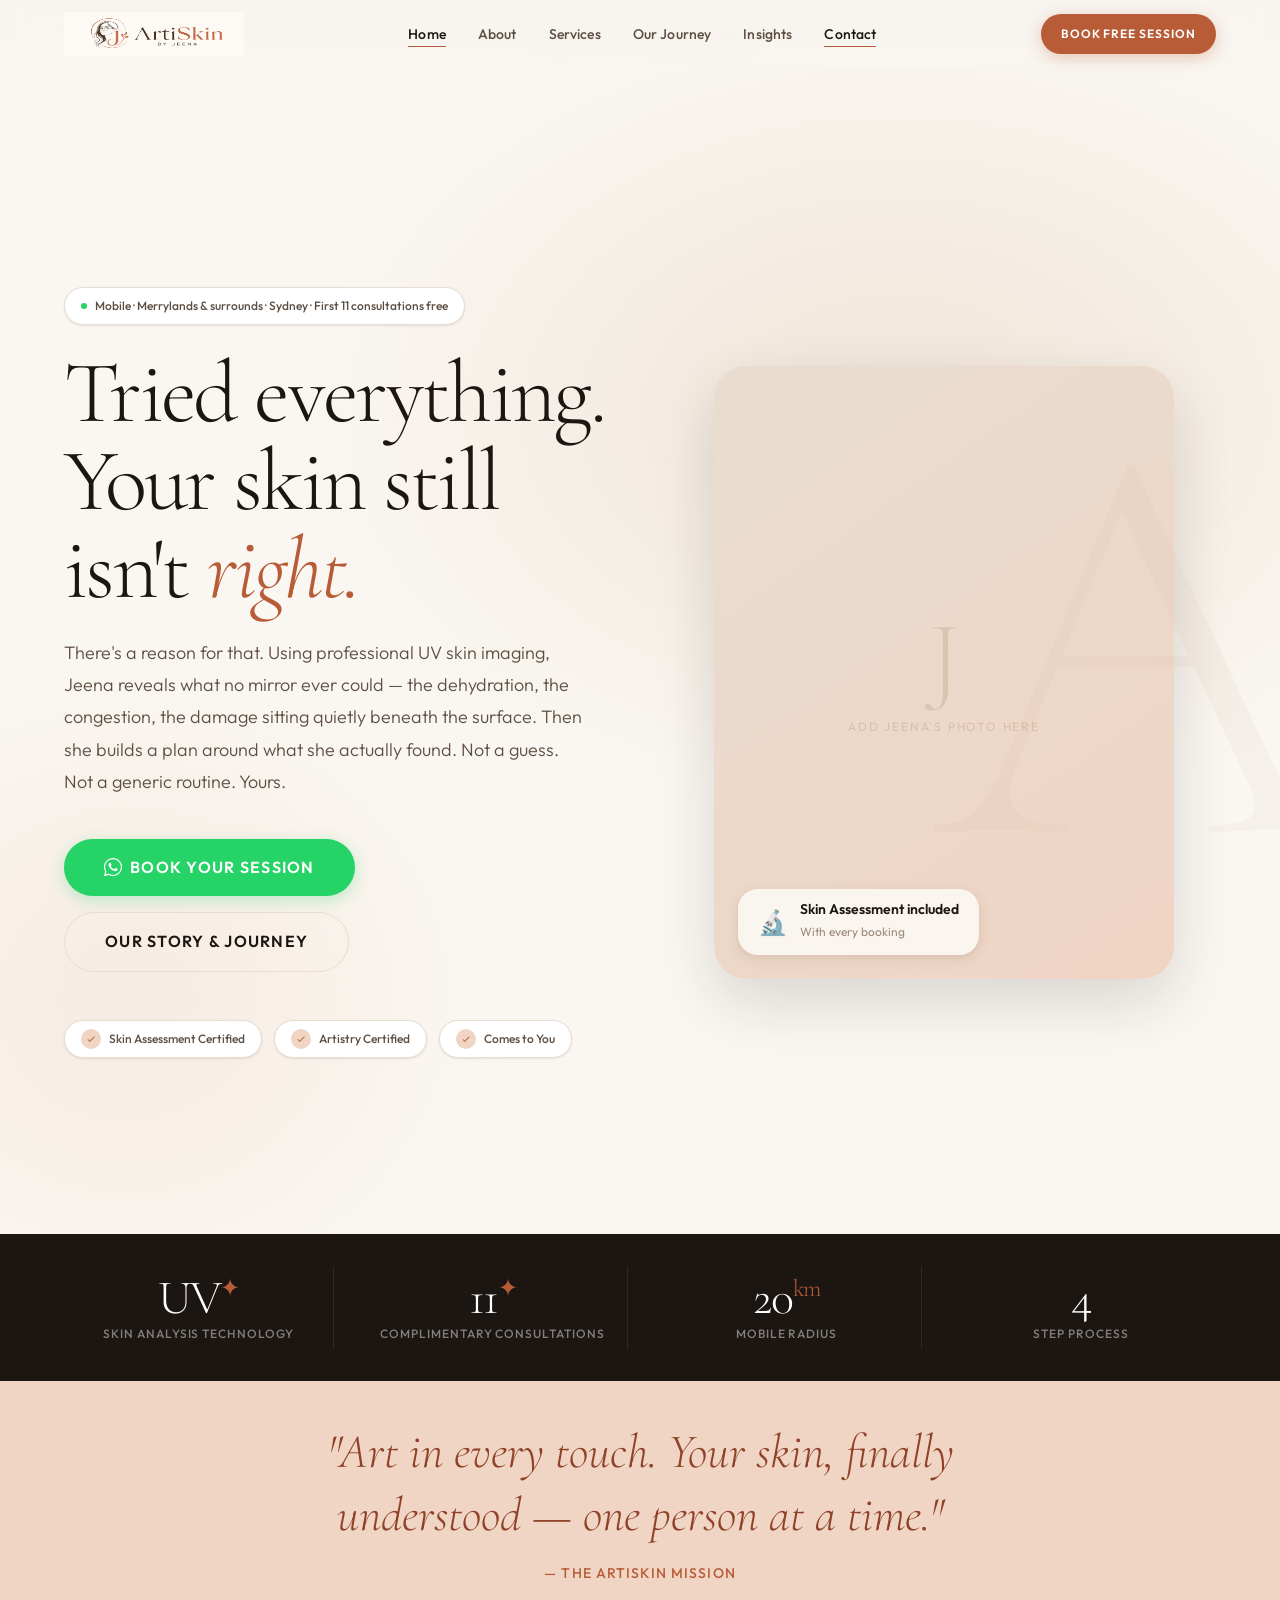
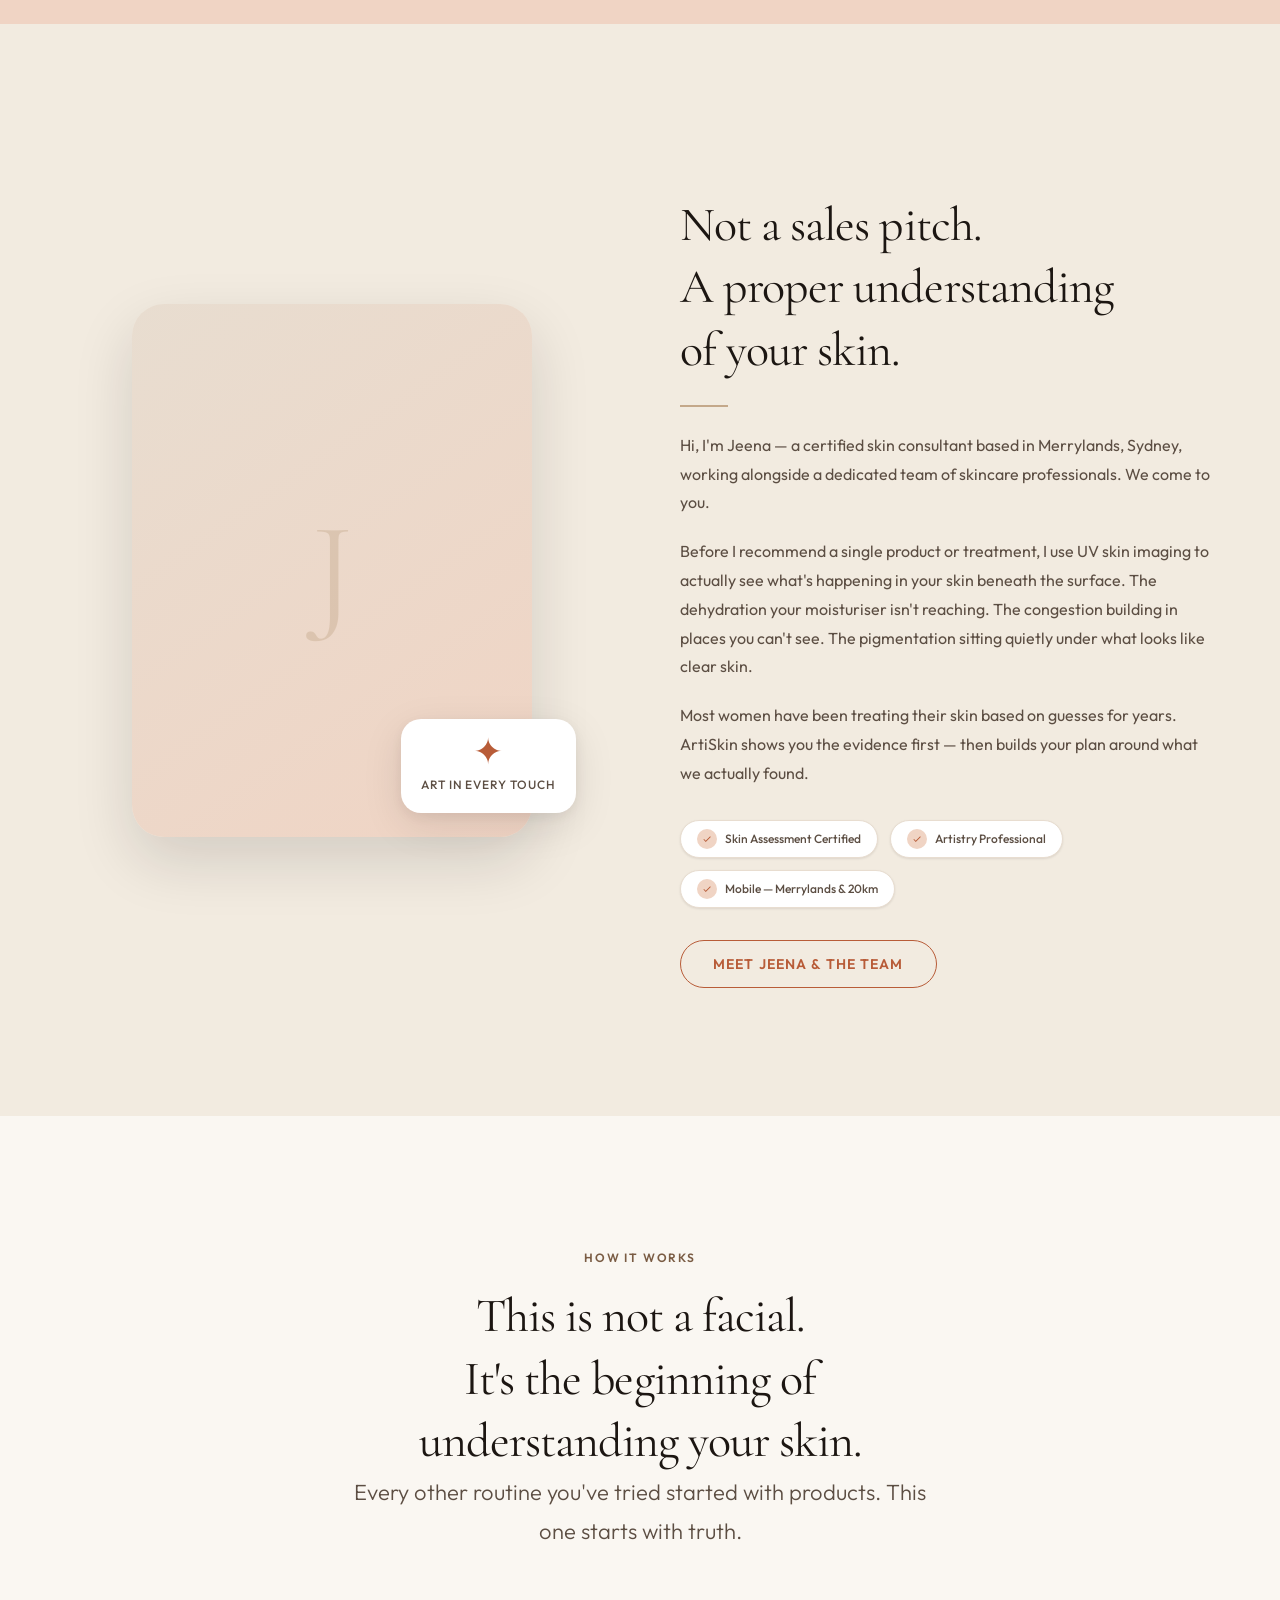
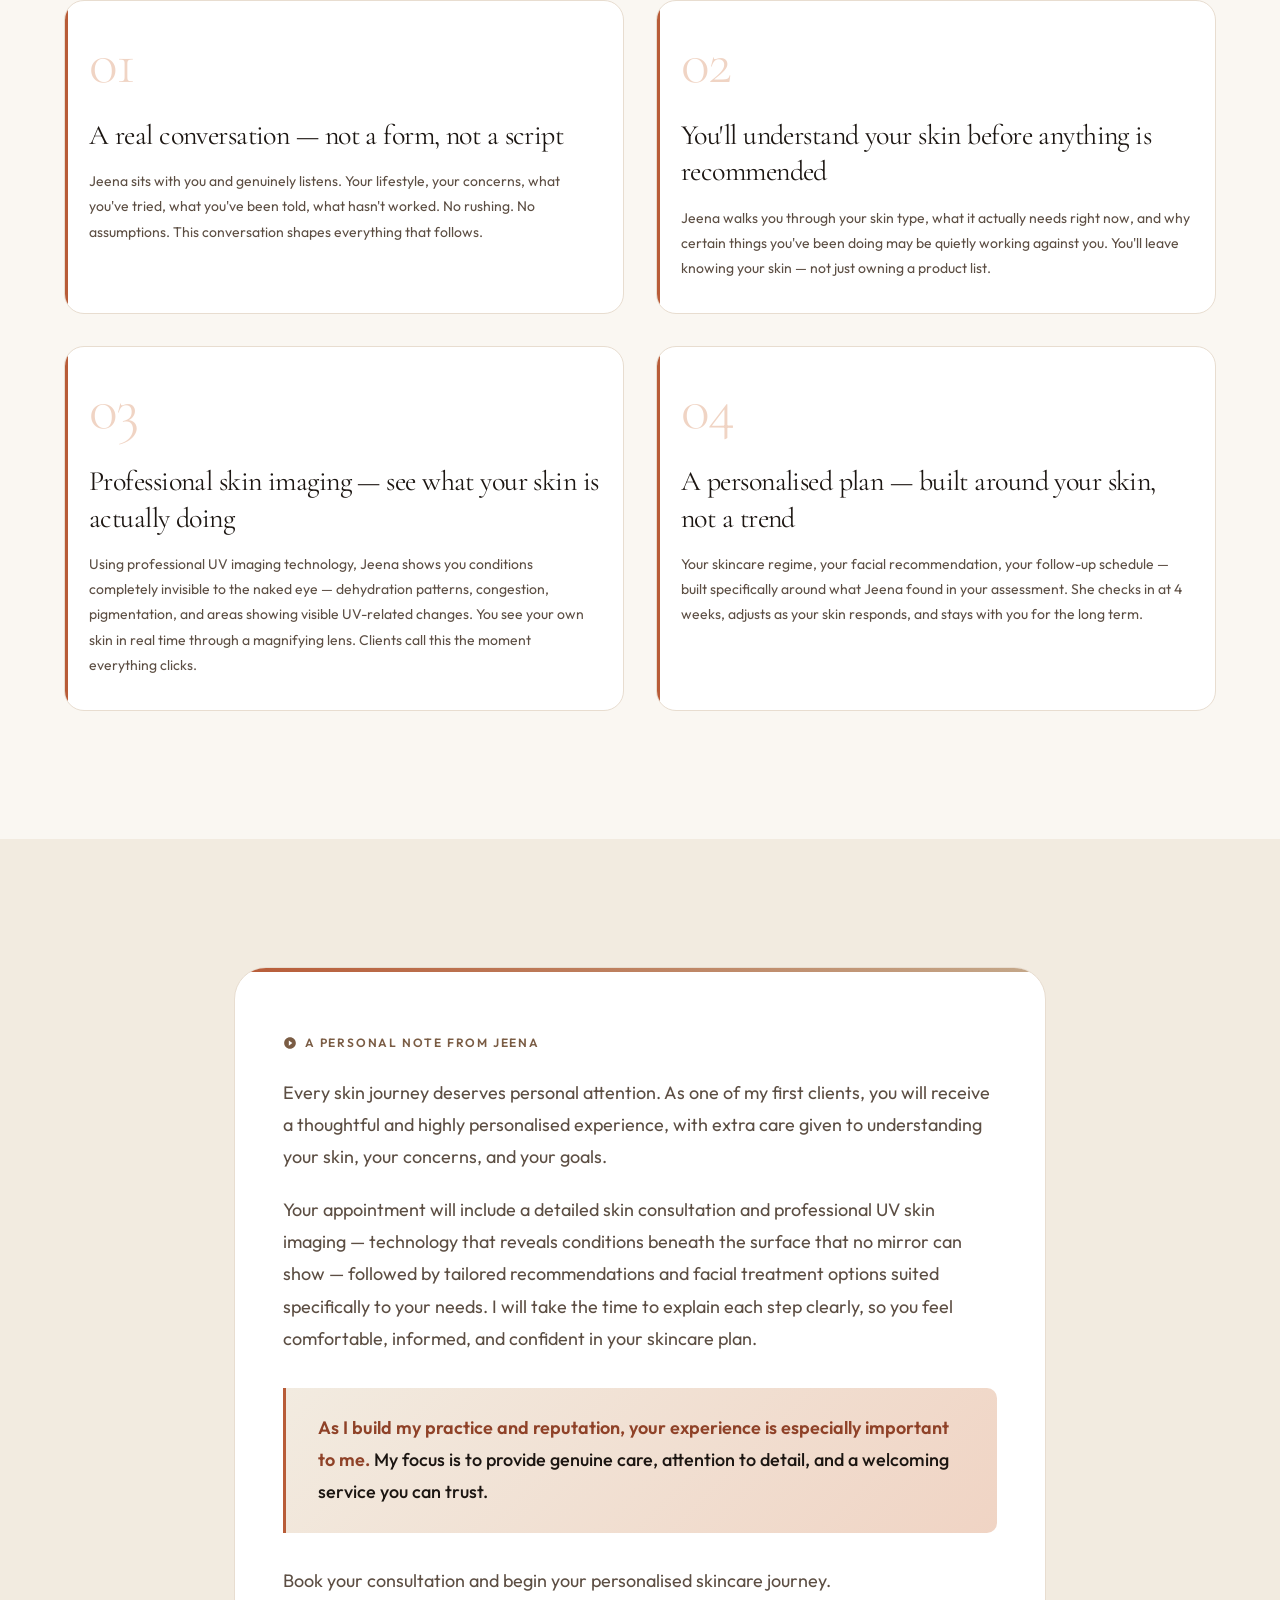
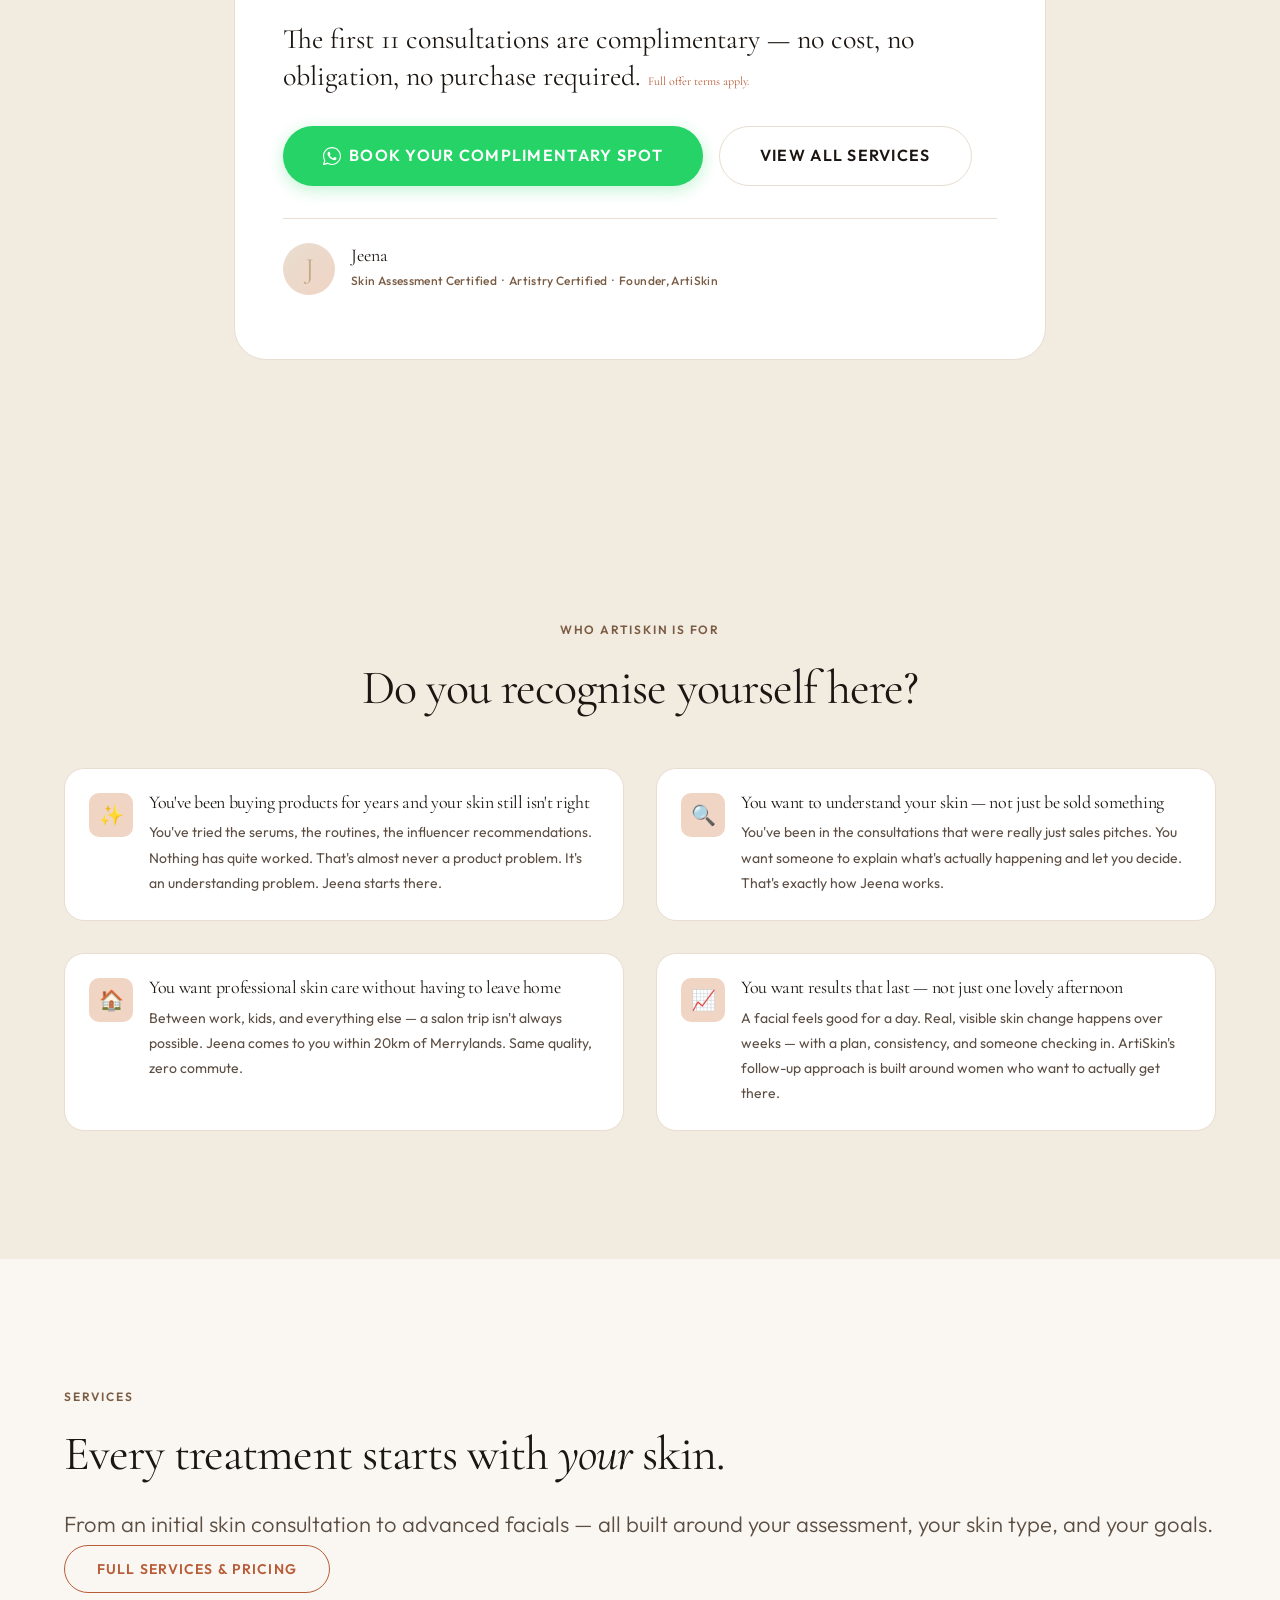
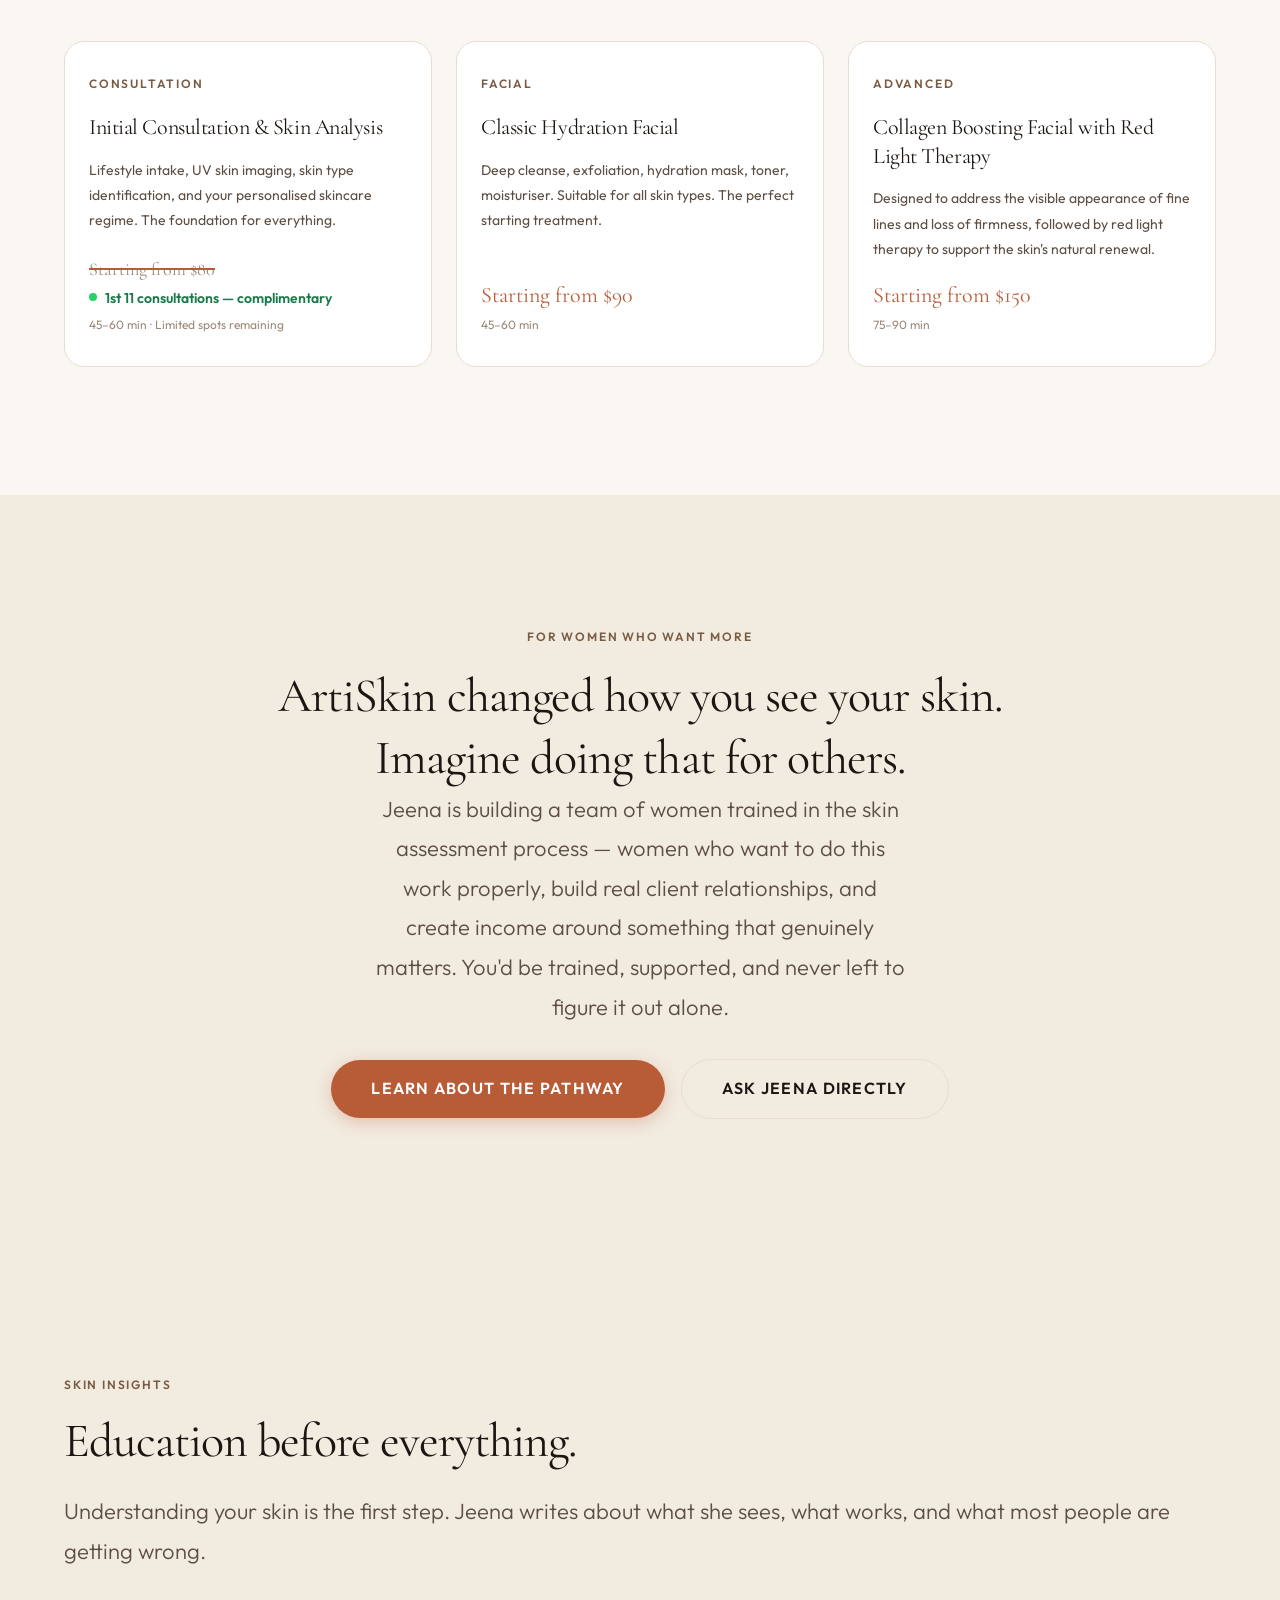
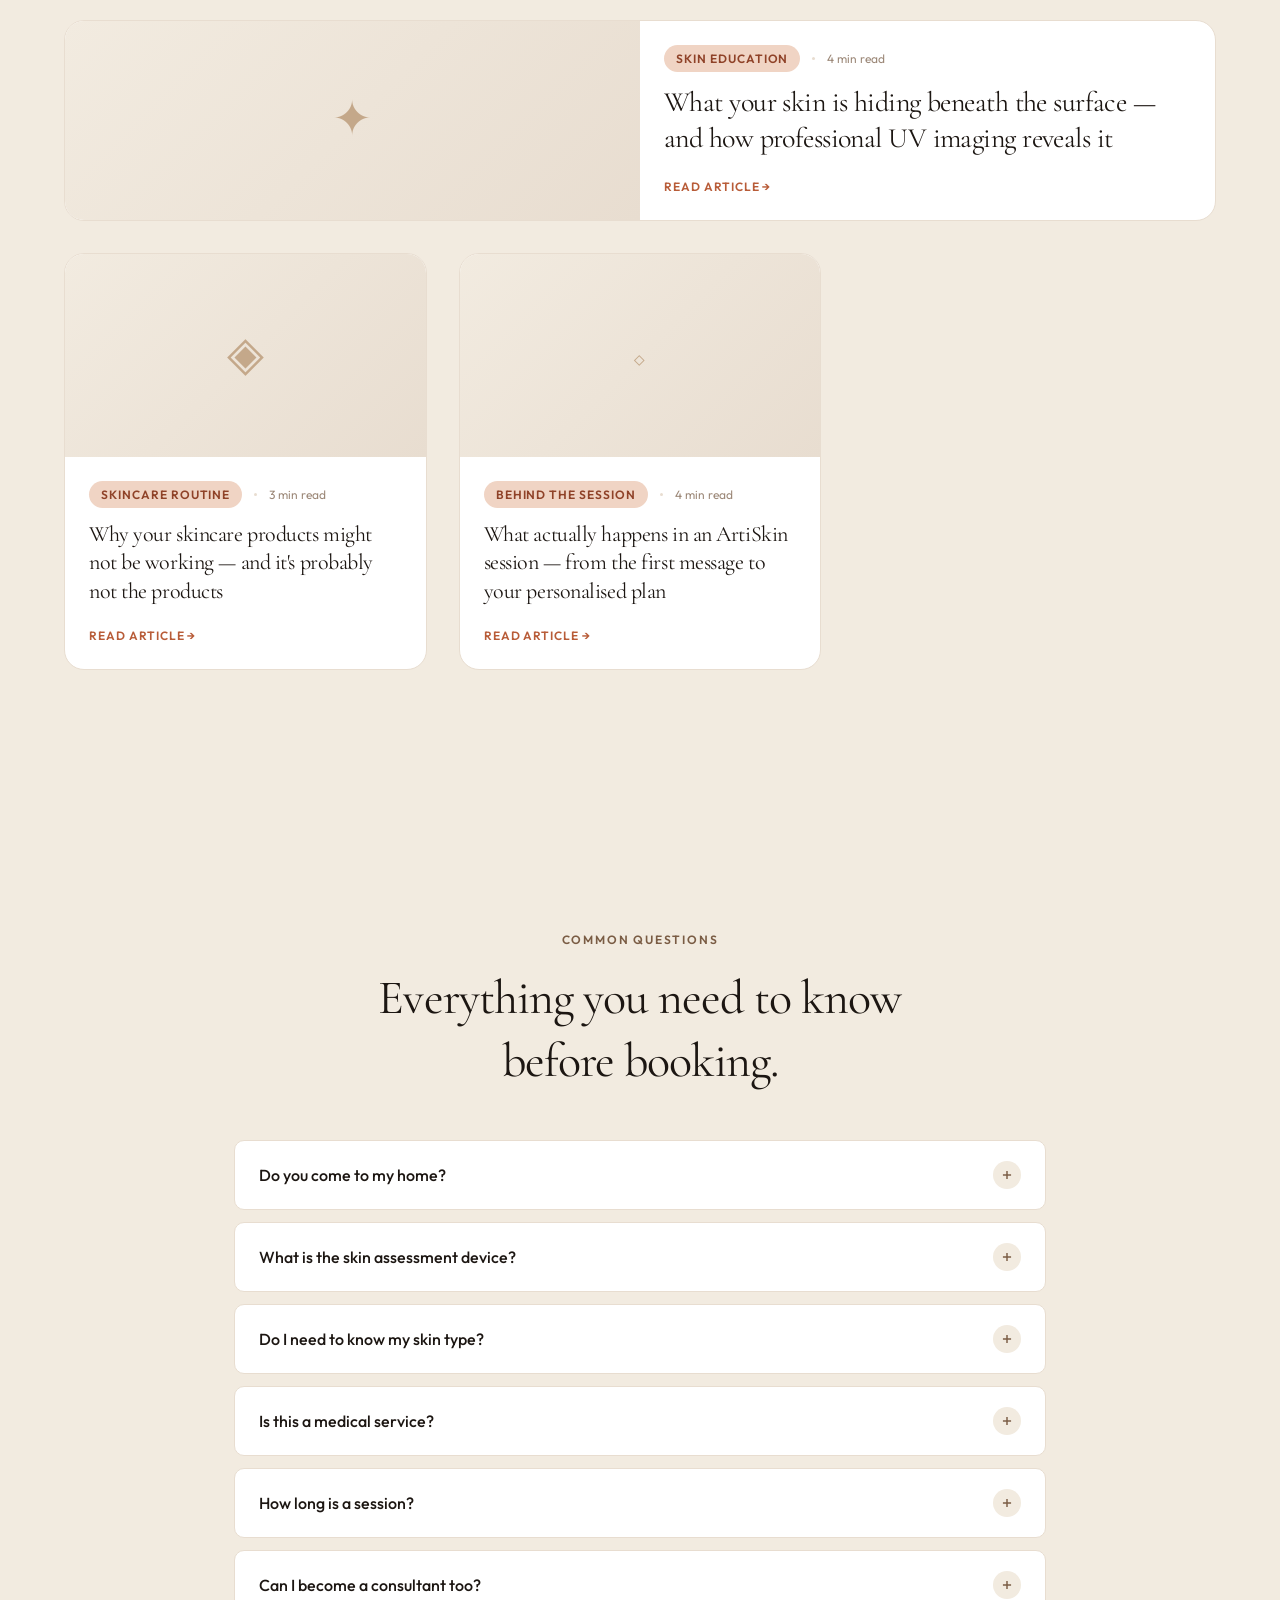
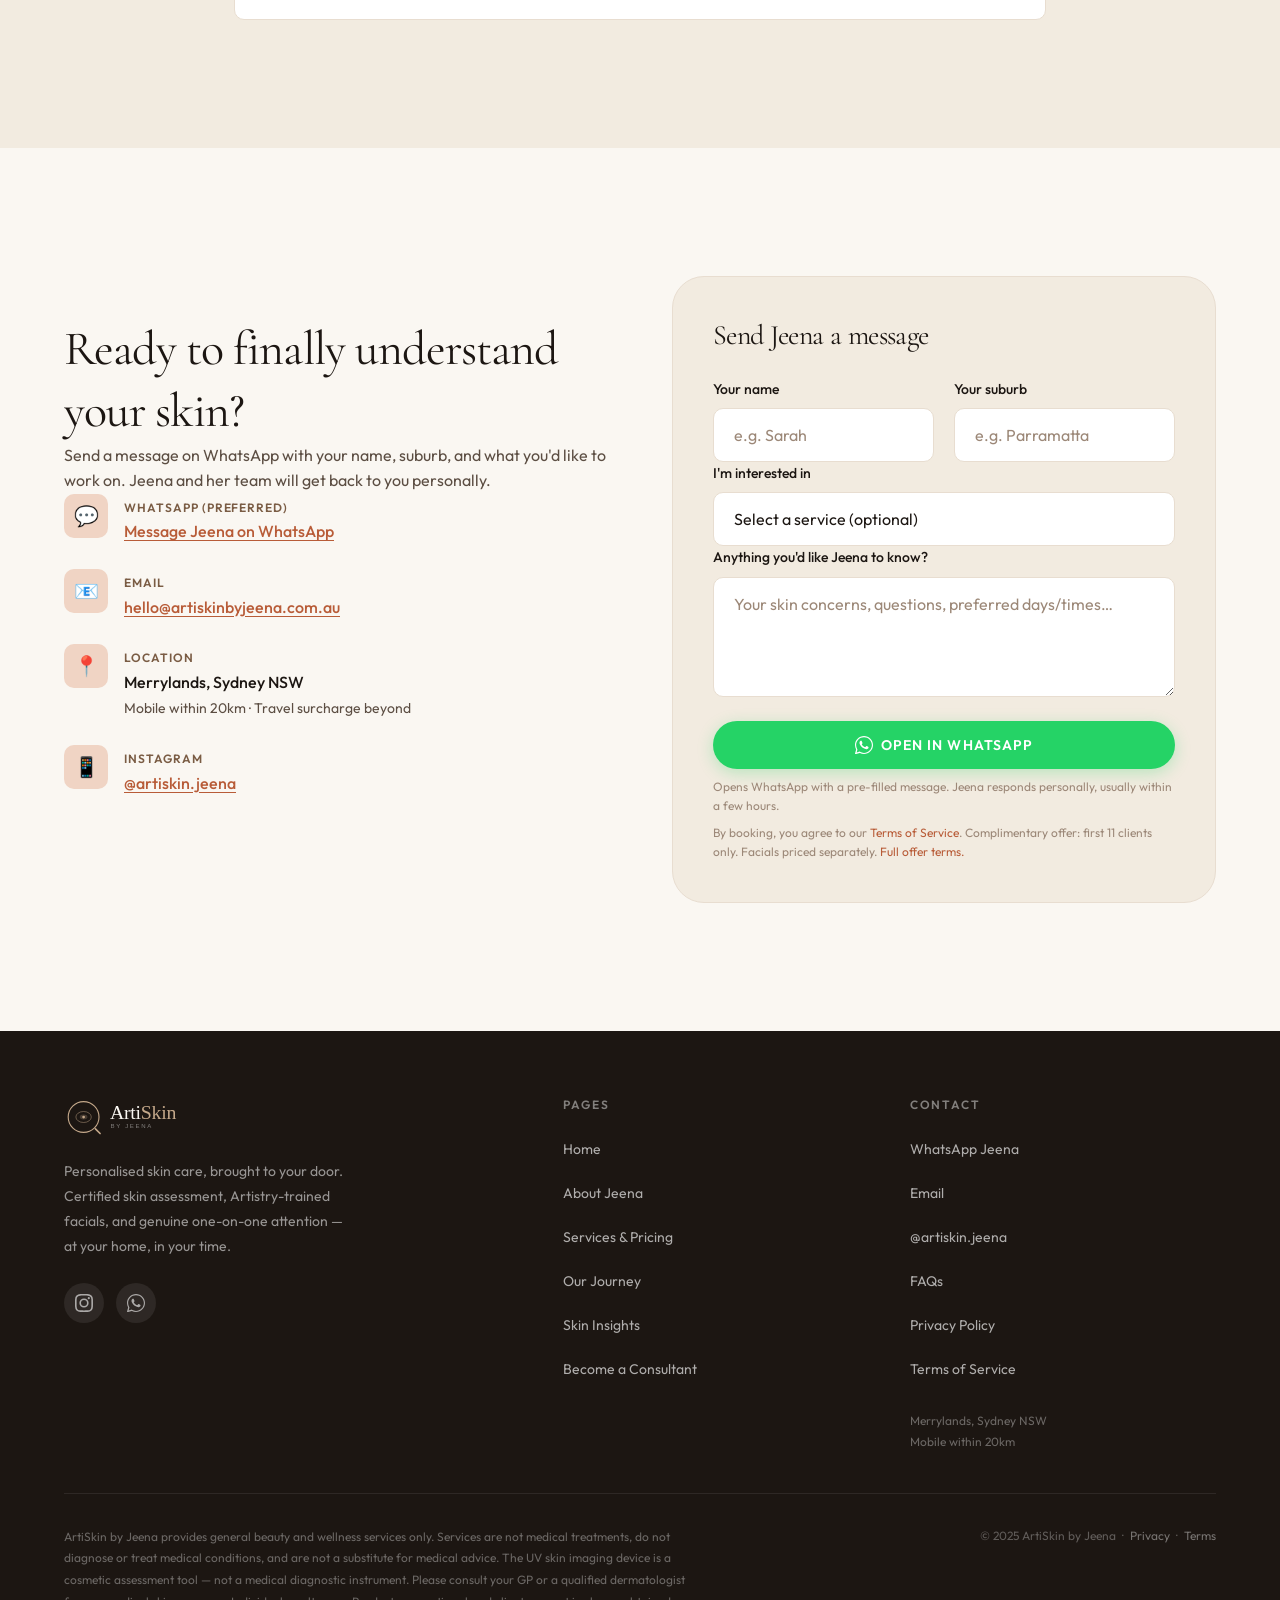
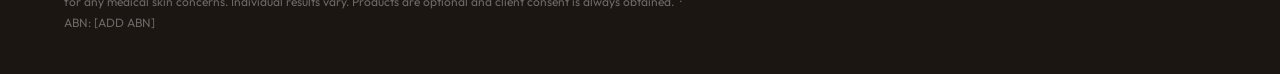
==== commit a61a3ec0: "Update index.html" ====
--- a/index.html
+++ b/index.html
@@ -22,7 +22,7 @@
   <nav class="site-nav" role="navigation" aria-label="Main navigation">
     <div class="nav-inner">
       <a href="index.html" class="nav-logo" aria-label="ArtiSkin by Jeena — home">
-        <img src="images/logo.svg" alt="ArtiSkin by Jeena" height="44" width="180" style="display:block;">
+        <img src="images/logo.png" alt="ArtiSkin by Jeena" height="44" width="180" style="display:block;">
       </a>
       <ul class="nav-links" role="list">
         <li><a href="index.html">Home</a></li>
